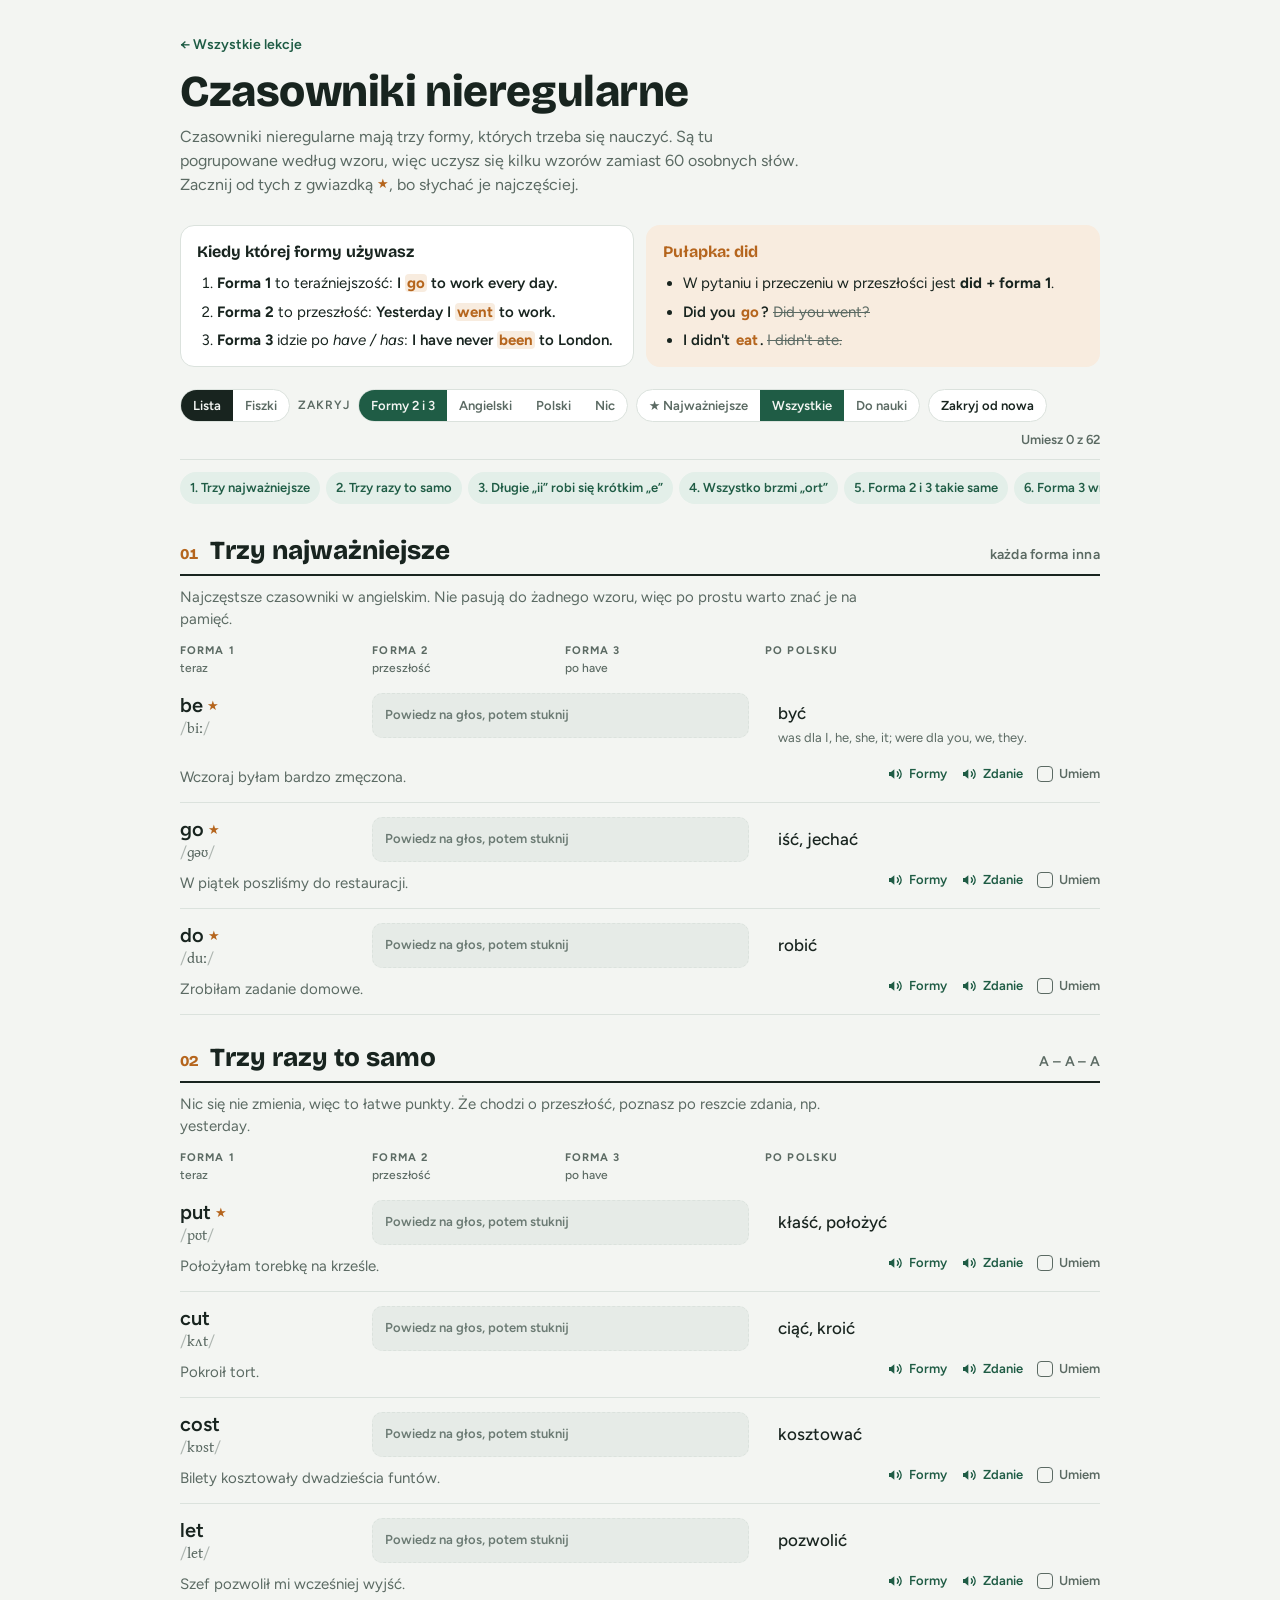
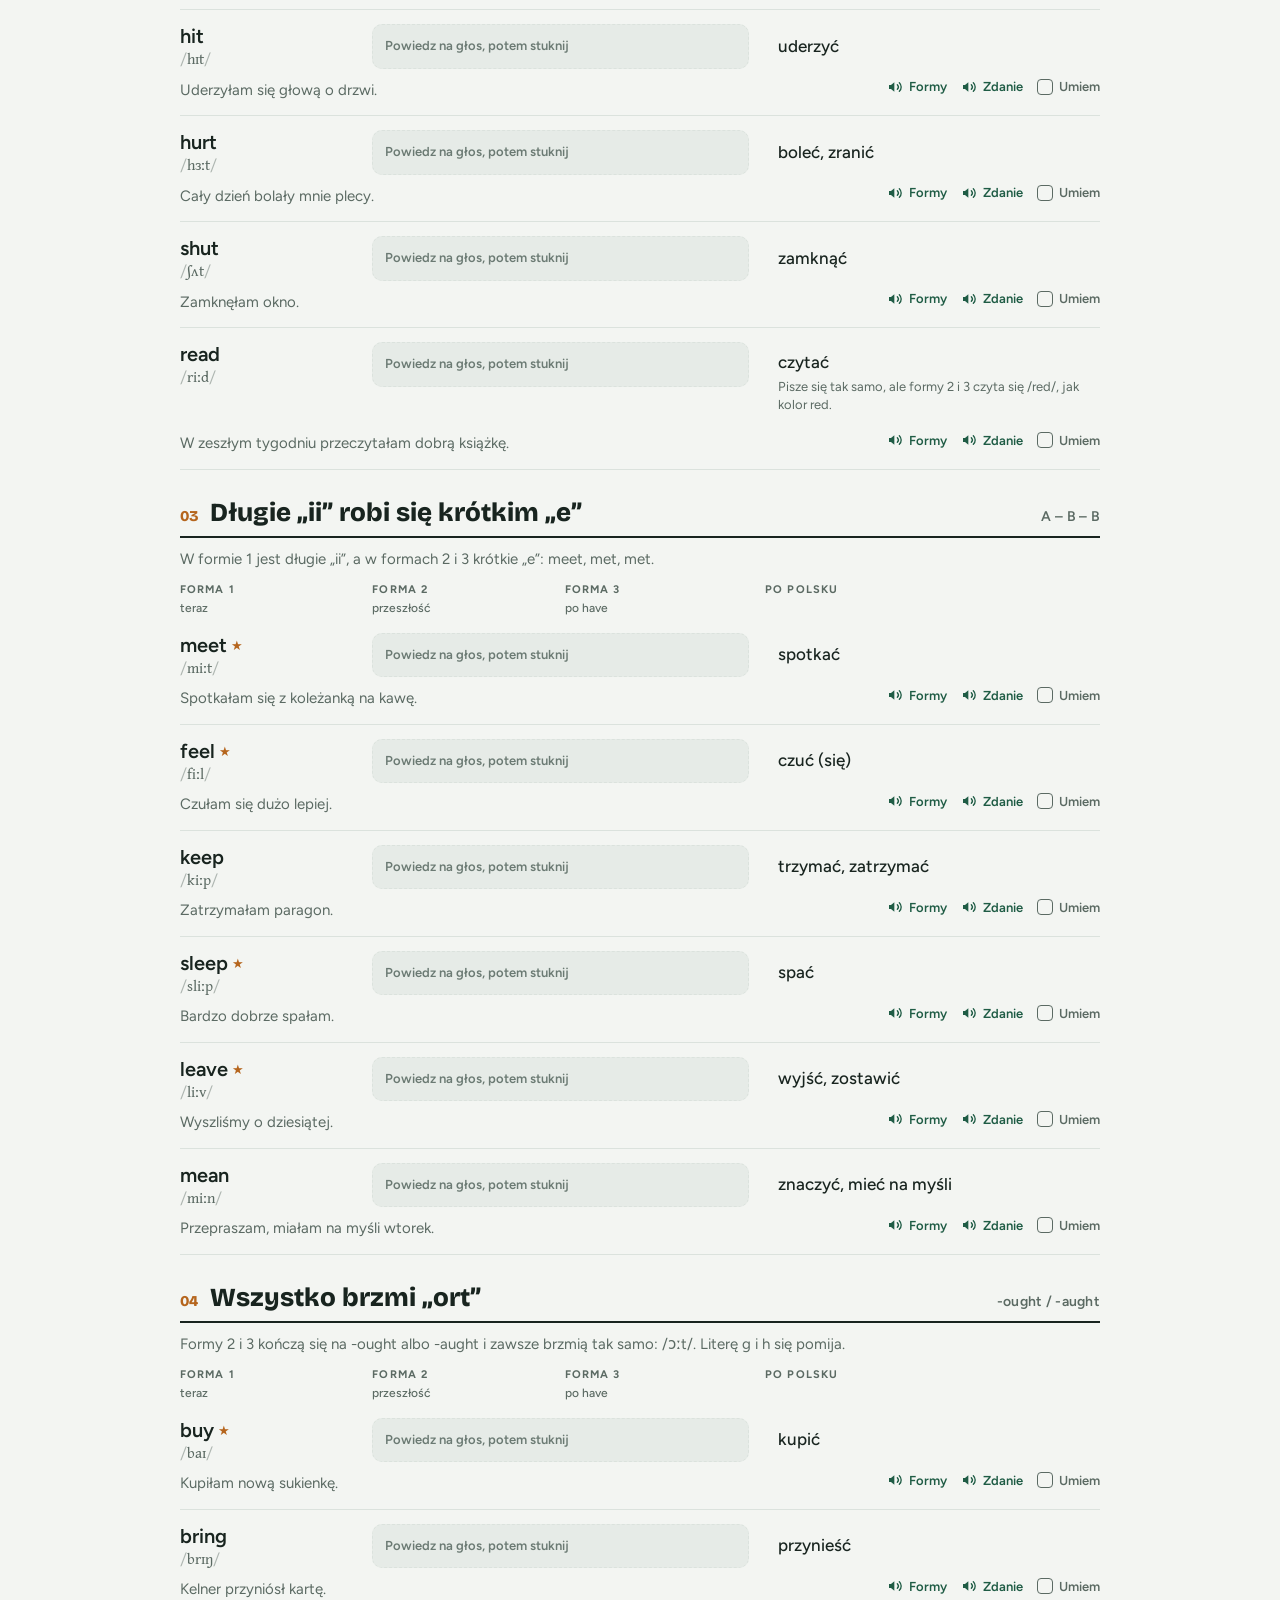
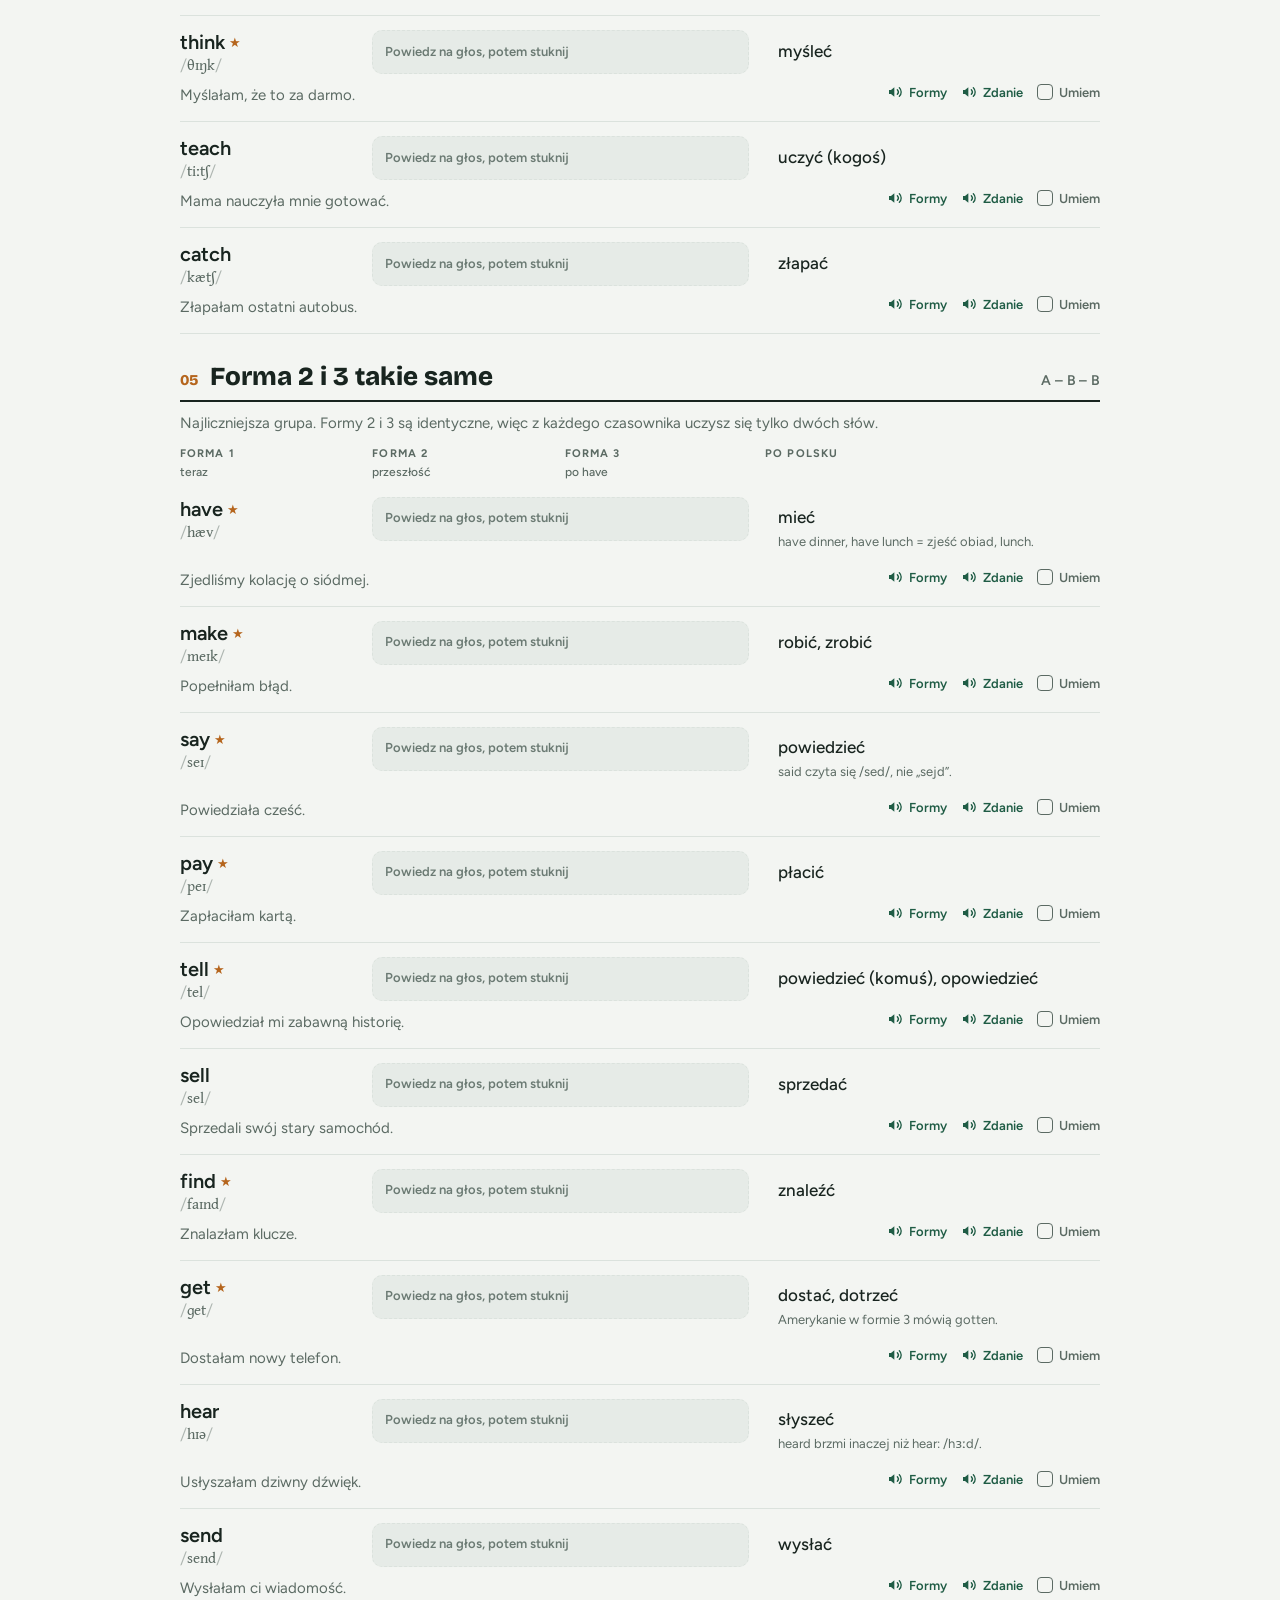
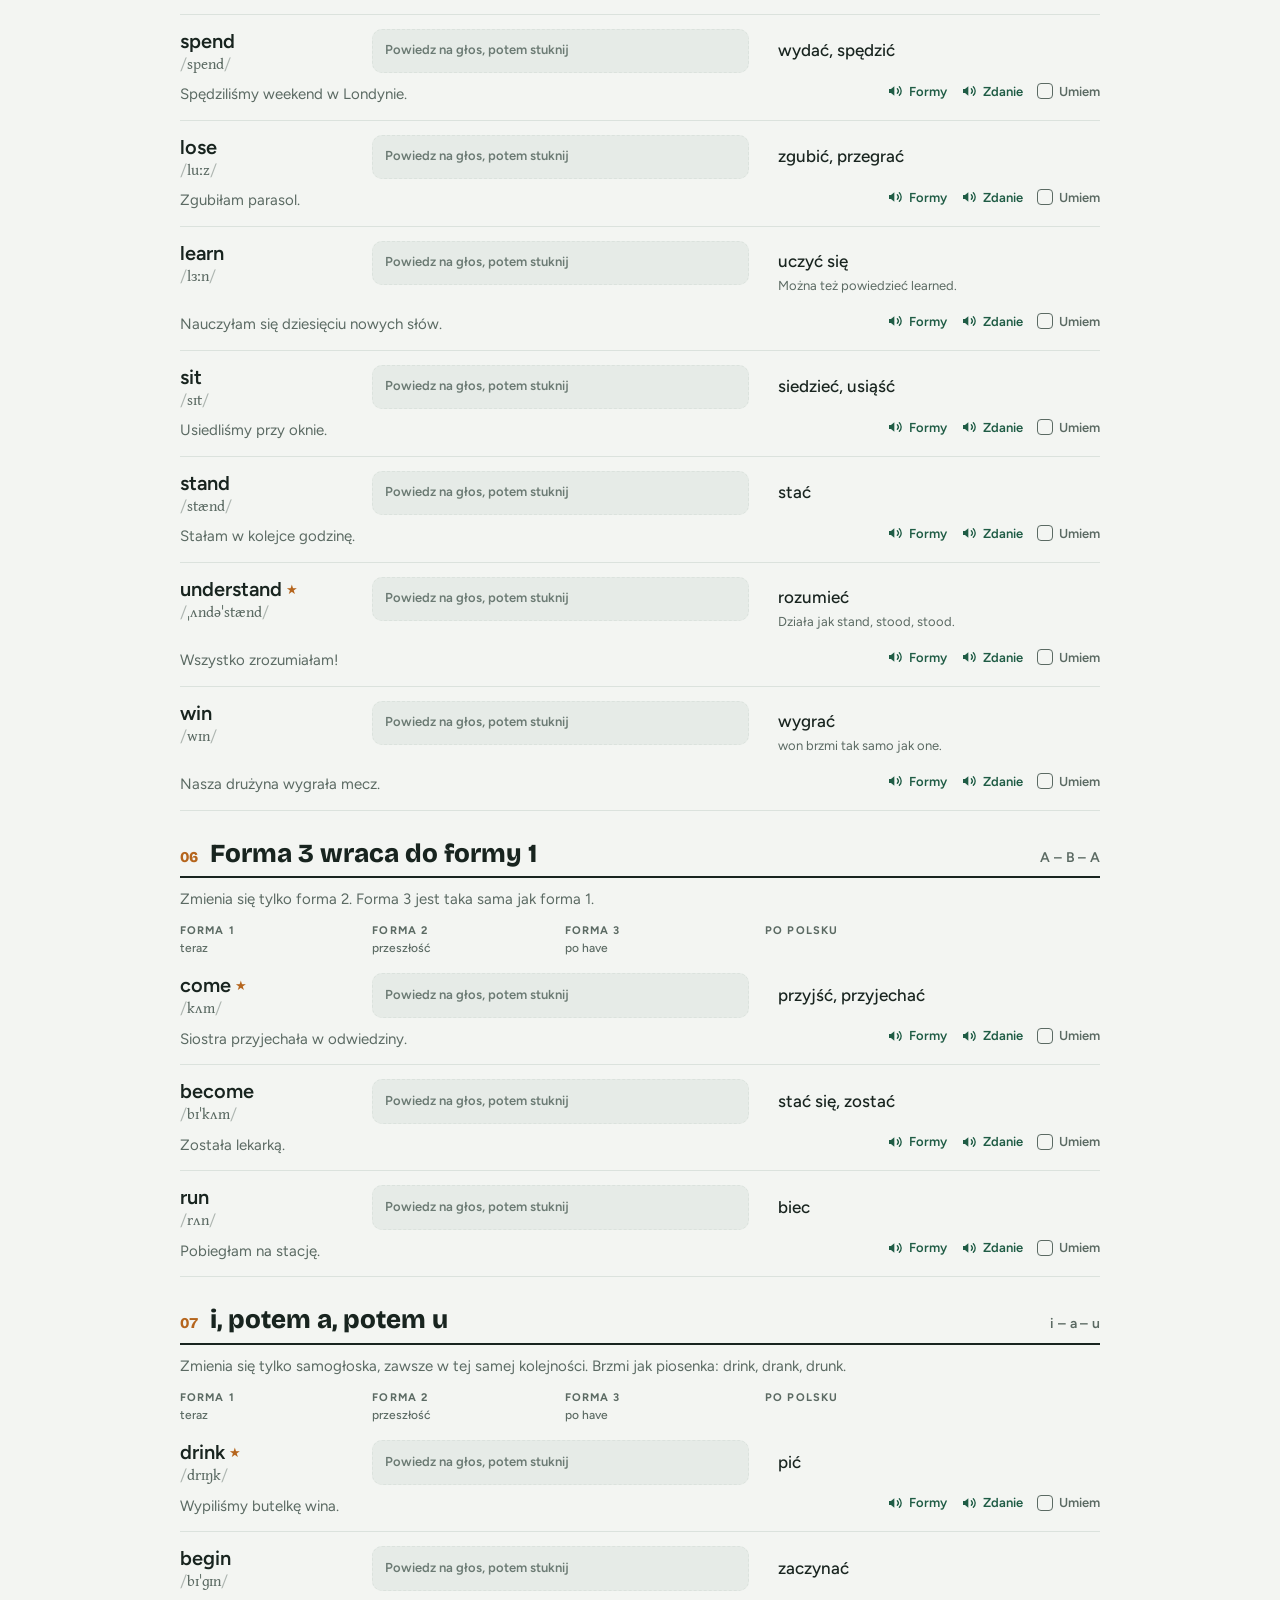
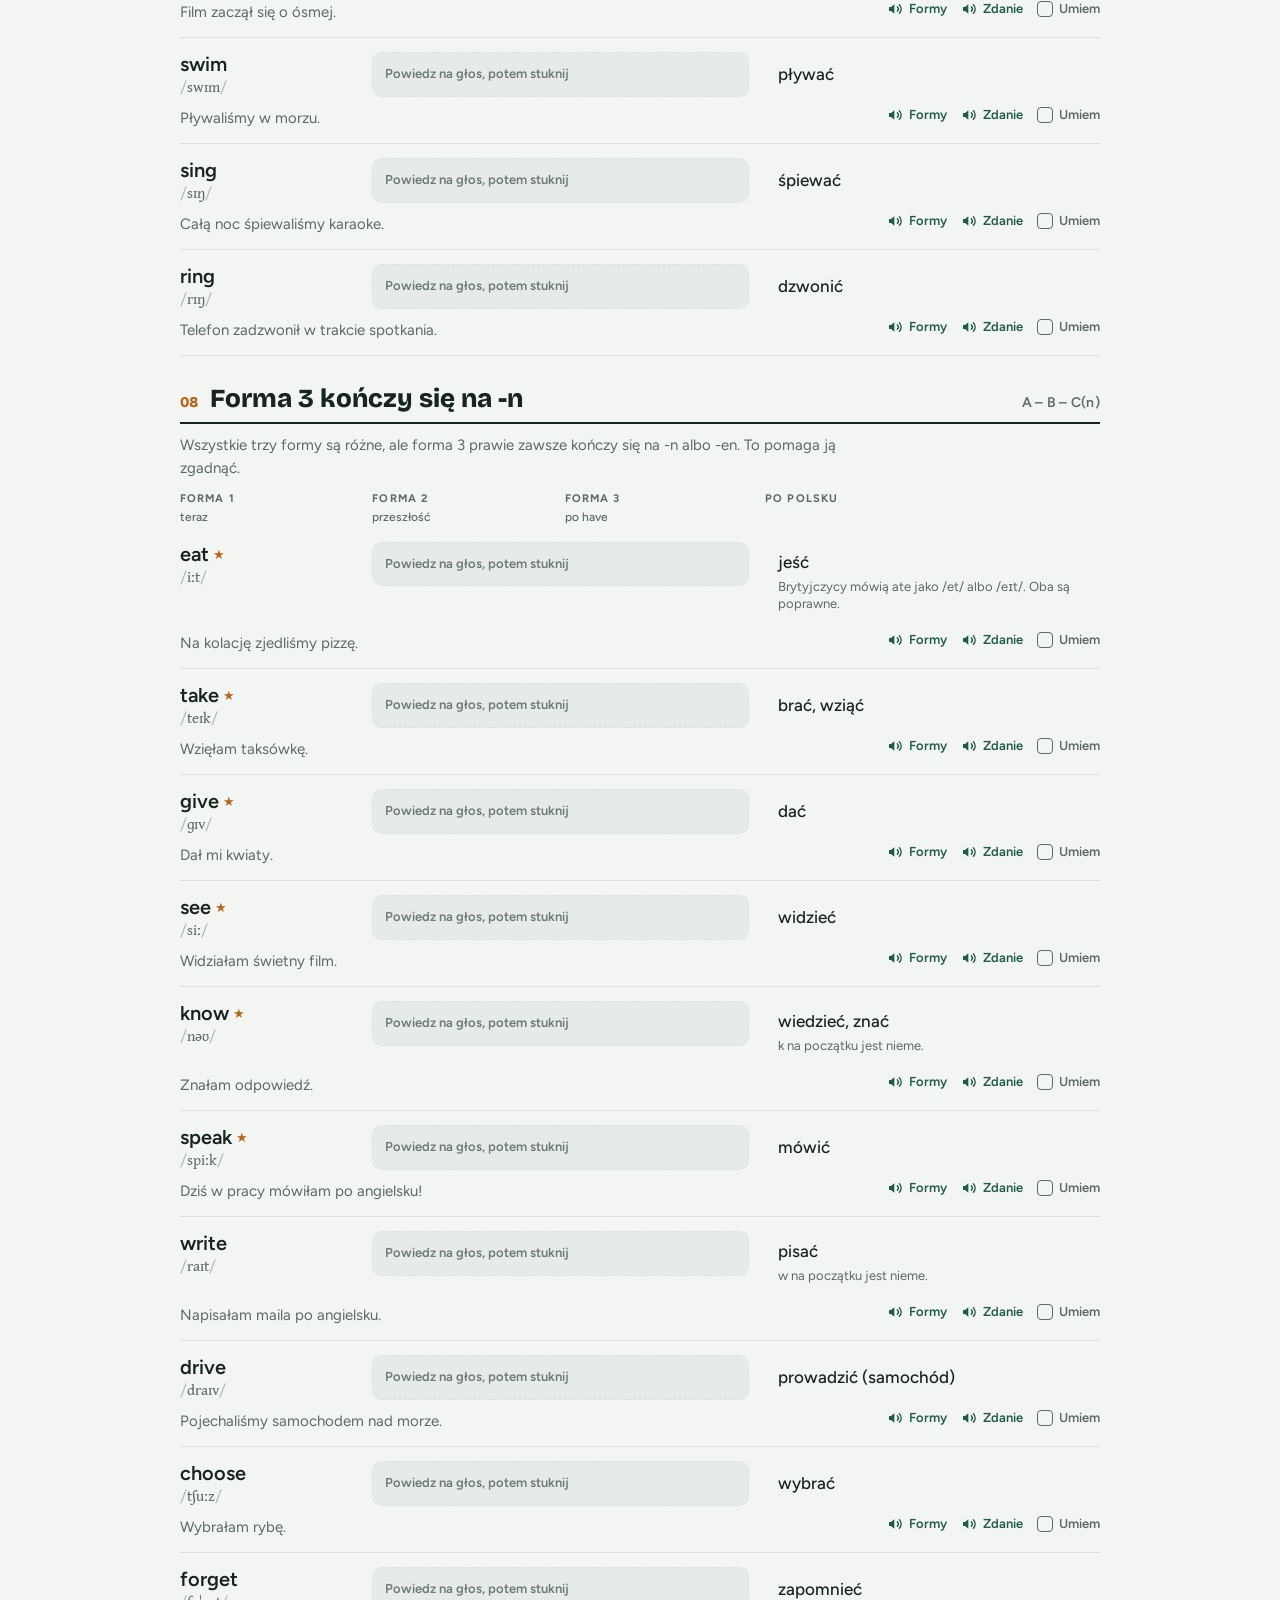
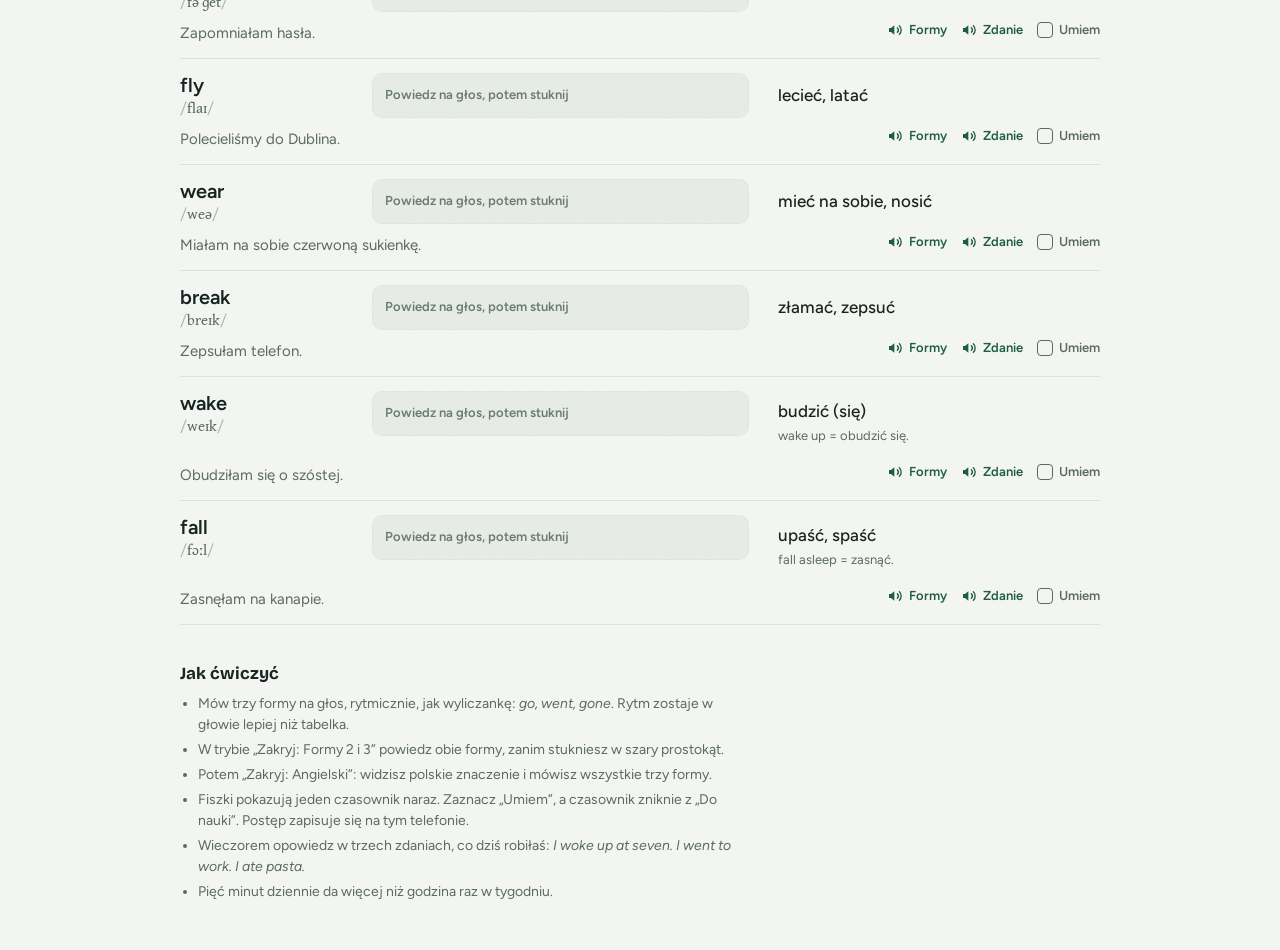
==== lessons/czasowniki-nieregularne.html @ aa1b5289 "Add irregular verbs lesson 62 everyday verbs grouped by pattern, with British IPA, Polish meanings, " ====
<!doctype html>
<html lang="pl">
<meta charset="utf-8">
<meta name="viewport" content="width=device-width, initial-scale=1">
<title>Czasowniki nieregularne</title>
<link rel="preconnect" href="https://fonts.googleapis.com">
<link rel="stylesheet" href="https://fonts.googleapis.com/css2?family=Bricolage+Grotesque:opsz,wght@12..96,600;12..96,800&family=Figtree:wght@400;500;600;700&family=Gentium+Book+Plus&display=swap">
<style>
/* Layout: verbs grouped by pattern; each row shows the three forms (word over IPA) | Polish meaning, with an example sentence under them.
   Practice modes cover forms 2+3, all English, or the Polish; a flashcard view drills one verb at a time. */
:root {
  --bg: #f3f5f2;
  --surface: #ffffff;
  --ink: #18241f;
  --muted: #5b6a63;
  --line: #dbe2dd;
  --green: #1f5c45;
  --green-soft: #e3efe9;
  --amber: #b5651d;
  --amber-soft: #f8ecdf;
  --cover: #e6ebe7;
  --cover-ink: #6b7a73;
  --f-display: "Bricolage Grotesque", "Figtree", system-ui, sans-serif;
  --f-body: "Figtree", system-ui, -apple-system, "Segoe UI", sans-serif;
  --f-ipa: "Gentium Book Plus", "Charis SIL", "Doulos SIL", "Lucida Sans Unicode", "Arial Unicode MS", serif;
}
@media (prefers-color-scheme: dark) {
  :root:not([data-theme="light"]) {
    --bg: #111814; --surface: #18221d; --ink: #e8efea; --muted: #9db0a6; --line: #2a3832;
    --green: #7fcfa9; --green-soft: #1e3a2e; --amber: #f0a868; --amber-soft: #3a2a1b;
    --cover: #24312b; --cover-ink: #93a69c; color-scheme: dark;
  }
}
:root[data-theme="dark"] {
  --bg: #111814; --surface: #18221d; --ink: #e8efea; --muted: #9db0a6; --line: #2a3832;
  --green: #7fcfa9; --green-soft: #1e3a2e; --amber: #f0a868; --amber-soft: #3a2a1b;
  --cover: #24312b; --cover-ink: #93a69c; color-scheme: dark;
}
* { box-sizing: border-box; }
body {
  margin: 0; background: var(--bg); color: var(--ink); font-family: var(--f-body); font-size: 16px; line-height: 1.5;
  padding-left: max(16px, env(safe-area-inset-left, 0px));
  padding-right: max(16px, env(safe-area-inset-right, 0px));
  padding-block: 0 48px;
}
.wrap { max-width: 920px; margin: 0 auto; }
a.home { display: inline-block; margin-bottom: 14px; color: var(--green); font-weight: 600; font-size: 14px; text-decoration: none; }
header.intro { padding-block: 32px 8px; }
h1 { font-family: var(--f-display); font-weight: 800; font-size: clamp(28px, 6vw, 44px); line-height: 1.05; margin: 0 0 10px; text-wrap: balance; letter-spacing: -0.01em; }
.intro p { margin: 0; color: var(--muted); max-width: 62ch; }

.explain { display: grid; grid-template-columns: repeat(auto-fit, minmax(260px, 1fr)); gap: 12px; margin-block: 20px 8px; }
.box { background: var(--surface); border: 1px solid var(--line); border-radius: 14px; padding: 14px 16px; }
.box h3 { font-family: var(--f-display); font-size: 16px; margin: 0 0 8px; }
.box ol, .box ul { margin: 0; padding-left: 20px; display: grid; gap: 6px; font-size: 15px; }
.box .en-ex { font-weight: 600; }
.box mark, .ex-en mark, .card mark { background: var(--amber-soft); color: var(--amber); border-radius: 4px; padding: 0 2px; font-weight: 700; }
.box.warn { background: var(--amber-soft); border-color: transparent; }
.box.warn h3 { color: var(--amber); }
.box .bad { text-decoration: line-through; color: var(--muted); }

.bar {
  position: sticky; top: env(safe-area-inset-top, 0px); z-index: 5;
  background: var(--bg); border-bottom: 1px solid var(--line);
  display: flex; flex-wrap: wrap; gap: 8px; padding-block: 10px; align-items: center; margin-top: 12px;
}
.seg { display: inline-flex; border: 1px solid var(--line); border-radius: 999px; overflow: hidden; background: var(--surface); }
.seg button { border: 0; background: transparent; color: var(--muted); font: 600 13px/1 var(--f-body); padding: 9px 12px; cursor: pointer; }
.seg button[aria-pressed="true"] { background: var(--green); color: var(--bg); }
.seg.view button[aria-pressed="true"] { background: var(--ink); }
.btn { border: 1px solid var(--line); background: var(--surface); color: var(--ink); font: 600 13px/1 var(--f-body); padding: 9px 12px; border-radius: 999px; cursor: pointer; }
.btn:hover, .seg button:hover { filter: brightness(0.97); }
button:focus-visible { outline: 2px solid var(--amber); outline-offset: 2px; }
.bar .label { font-size: 12px; text-transform: uppercase; letter-spacing: 0.08em; color: var(--muted); font-weight: 600; margin-right: 2px; }
.bar .group { display: inline-flex; align-items: center; gap: 6px; }
.progress { margin-left: auto; font-size: 13px; color: var(--muted); font-weight: 600; }
.view-cards .list-only, .view-list .cards-only { display: none !important; }

nav.steps { display: flex; gap: 6px; overflow-x: auto; padding-block: 12px 4px; scrollbar-width: thin; }
nav.steps a { flex: none; text-decoration: none; color: var(--green); font-size: 13px; font-weight: 600; padding: 6px 10px; border-radius: 999px; background: var(--green-soft); }

section.stage { margin-top: 28px; }
section.stage[hidden] { display: none; }
.stage-head { display: flex; align-items: baseline; gap: 12px; padding-bottom: 8px; border-bottom: 2px solid var(--ink); }
.stage-head .n { font-family: var(--f-display); font-weight: 800; font-size: 15px; color: var(--amber); font-variant-numeric: tabular-nums; }
.stage-head h2 { font-family: var(--f-display); font-weight: 800; font-size: clamp(20px, 4vw, 26px); margin: 0; line-height: 1.15; }
.stage-head .pattern { color: var(--muted); font-size: 14px; margin-left: auto; text-align: right; font-weight: 600; letter-spacing: .02em; }
.tip { margin: 10px 0 0; color: var(--muted); font-size: 15px; max-width: 70ch; }

.colhead { display: grid; grid-template-columns: minmax(0, 1.7fr) minmax(0, 1fr); gap: 16px; font-size: 11px; text-transform: uppercase; letter-spacing: 0.1em; color: var(--muted); font-weight: 700; padding-block: 12px 2px; }
.colhead .fh { display: grid; grid-template-columns: repeat(3, minmax(0, 1fr)); gap: 8px; }
.colhead small { display: block; text-transform: none; letter-spacing: 0; font-weight: 500; font-size: 12px; }

.verb { display: grid; grid-template-columns: minmax(0, 1.7fr) minmax(0, 1fr); gap: 6px 16px; padding-block: 14px; border-bottom: 1px solid var(--line); align-items: start; }
.verb[hidden] { display: none !important; }
.forms { position: relative; display: grid; grid-template-columns: repeat(3, minmax(0, 1fr)); gap: 8px; }
.f { min-width: 0; display: flex; flex-direction: column; }
.f b { font-weight: 600; font-size: 20px; line-height: 1.25; overflow-wrap: anywhere; }
.f i { font-style: normal; font-family: var(--f-ipa); font-size: 15px; color: var(--muted); line-height: 1.3; overflow-wrap: anywhere; }
.f i::before { content: "/"; opacity: .45; } .f i::after { content: "/"; opacity: .45; }
.star { color: var(--amber); font-size: 13px; margin-left: 4px; vertical-align: 2px; }

.cover { display: none; position: absolute; top: 0; bottom: 0; right: 0; left: calc((100% - 16px) / 3 + 8px); border: 1px dashed var(--line); background: var(--cover); color: var(--cover-ink); border-radius: 10px; padding: 8px 12px; font: 600 13px/1.3 var(--f-body); cursor: pointer; text-align: left; }
.m-en .cover { left: 0; }
.m-forms .verb:not(.open) .f2, .m-forms .verb:not(.open) .f3, .m-en .verb:not(.open) .f { visibility: hidden; }
.m-forms .verb:not(.open) .cover, .m-en .verb:not(.open) .cover { display: block; }
.m-forms .verb:not(.open) .ex-en, .m-en .verb:not(.open) .ex-en { display: none; }

.meta { min-width: 0; }
.reveal { width: 100%; text-align: left; border: 1px dashed transparent; border-radius: 10px; padding: 8px 12px; background: transparent; color: var(--ink); font: 500 17px/1.35 var(--f-body); min-height: 44px; cursor: default; }
.reveal .hint { display: none; font-size: 13px; font-weight: 600; color: var(--cover-ink); }
.reveal .note { display: block; font-size: 13px; color: var(--muted); font-weight: 400; margin-top: 4px; }
.m-pl .reveal { cursor: pointer; }
.m-pl .verb:not(.plopen) .reveal { background: var(--cover); border-color: var(--line); }
.m-pl .verb:not(.plopen) .reveal .txt { display: none; }
.m-pl .verb:not(.plopen) .reveal .hint { display: block; }
.m-pl .verb:not(.plopen) .ex-pl { visibility: hidden; }

.ex { grid-column: 1 / -1; display: flex; flex-wrap: wrap; align-items: baseline; gap: 2px 12px; font-size: 15px; }
.ex-en { font-weight: 500; }
.ex-pl { color: var(--muted); }
.ex-tools { display: inline-flex; gap: 14px; margin-left: auto; }
.say, .know { display: inline-flex; align-items: center; gap: 6px; border: 0; background: none; color: var(--green); font: 600 13px/1 var(--f-body); cursor: pointer; padding: 4px 0; white-space: nowrap; }
.say svg { width: 16px; height: 16px; }
.know { color: var(--muted); }
.know[aria-pressed="true"] { color: var(--green); }
.know::before { content: ""; width: 14px; height: 14px; border-radius: 4px; border: 1.5px solid currentColor; display: inline-block; }
.know[aria-pressed="true"]::before { background: currentColor; box-shadow: inset 0 0 0 2px var(--bg); }
.no-tts .say { display: none; }

/* Flashcards */
.cards { padding-block: 20px; }
.card { max-width: 560px; margin: 0 auto; background: var(--surface); border: 1px solid var(--line); border-radius: 20px; padding: 24px 20px; text-align: center; }
.card .k { font-size: 12px; text-transform: uppercase; letter-spacing: .1em; color: var(--muted); font-weight: 700; }
.card .meaning { font-family: var(--f-display); font-weight: 800; font-size: clamp(26px, 6vw, 36px); line-height: 1.1; margin: 8px 0 18px; }
.card .forms { text-align: left; max-width: 420px; margin: 0 auto; }
.card .f b { font-size: 24px; }
.card .slot { border: 1px dashed var(--line); background: var(--cover); border-radius: 10px; min-height: 56px; }
.card .ask { color: var(--muted); margin: 16px 0 0; }
.card .ex { justify-content: center; margin-top: 18px; text-align: center; }
.card .ex-tools { margin-left: 0; }
.card .note { color: var(--muted); font-size: 14px; margin-top: 8px; }
.card-actions { display: flex; gap: 10px; justify-content: center; margin-top: 22px; flex-wrap: wrap; }
.big { font: 700 16px/1 var(--f-body); padding: 14px 22px; border-radius: 999px; border: 1px solid var(--line); background: var(--surface); color: var(--ink); cursor: pointer; min-width: 140px; }
.big.primary { background: var(--green); border-color: var(--green); color: var(--bg); }
.big.again { background: var(--amber-soft); border-color: transparent; color: var(--amber); }
.meter { max-width: 560px; margin: 0 auto 14px; height: 8px; border-radius: 999px; background: var(--line); overflow: hidden; }
.meter span { display: block; height: 100%; background: var(--green); width: 0; transition: width .3s; }
.cards .count { max-width: 560px; margin: 0 auto 8px; display: flex; justify-content: space-between; font-size: 13px; color: var(--muted); font-weight: 600; }
.keys { text-align: center; color: var(--muted); font-size: 12px; margin-top: 12px; }
@media (hover: none) { .keys { display: none; } }

footer { margin-top: 36px; color: var(--muted); font-size: 14px; max-width: 62ch; }
footer h3 { font-family: var(--f-display); color: var(--ink); font-size: 17px; margin: 0 0 6px; }
footer ul { margin: 0; padding-left: 18px; display: grid; gap: 4px; }

@media (max-width: 640px) {
  .verb { grid-template-columns: minmax(0, 1fr); gap: 6px; }
  .colhead { grid-template-columns: minmax(0, 1fr); }
  .colhead > span:last-child { display: none; }
  .f b { font-size: 18px; }
  .f i { font-size: 14px; }
  .reveal { font-size: 15px; padding: 6px 10px; min-height: 40px; }
  .stage-head { flex-wrap: wrap; }
  .stage-head .pattern { margin-left: 0; width: 100%; text-align: left; }
  .ex-tools { margin-left: 0; }
  .progress { margin-left: 0; width: 100%; }
}
@media (prefers-reduced-motion: no-preference) {
  .verb.open .f, .verb.plopen .reveal .txt, .card .revealed { animation: fade .18s ease-out; }
  @keyframes fade { from { opacity: 0; } to { opacity: 1; } }
}
</style>

<body class="m-forms view-list">
<div class="wrap">
  <header class="intro">
    <a class="home" href="../">← Wszystkie lekcje</a>
    <h1>Czasowniki nieregularne</h1>
    <p>Czasowniki nieregularne mają trzy formy, których trzeba się nauczyć. Są tu pogrupowane według wzoru, więc uczysz się kilku wzorów zamiast 60 osobnych słów. Zacznij od tych z gwiazdką <span class="star" style="margin:0">★</span>, bo słychać je najczęściej.</p>
  </header>

  <div class="explain">
    <div class="box">
      <h3>Kiedy której formy używasz</h3>
      <ol>
        <li><b>Forma 1</b> to teraźniejszość: <span class="en-ex" lang="en-GB">I <mark>go</mark> to work every day.</span></li>
        <li><b>Forma 2</b> to przeszłość: <span class="en-ex" lang="en-GB">Yesterday I <mark>went</mark> to work.</span></li>
        <li><b>Forma 3</b> idzie po <i>have / has</i>: <span class="en-ex" lang="en-GB">I have never <mark>been</mark> to London.</span></li>
      </ol>
    </div>
    <div class="box warn">
      <h3>Pułapka: did</h3>
      <ul>
        <li>W pytaniu i przeczeniu w przeszłości jest <b>did + forma 1</b>.</li>
        <li><span class="en-ex" lang="en-GB">Did you <mark>go</mark>?</span> <span class="bad" lang="en-GB">Did you went?</span></li>
        <li><span class="en-ex" lang="en-GB">I didn't <mark>eat</mark>.</span> <span class="bad" lang="en-GB">I didn't ate.</span></li>
      </ul>
    </div>
  </div>

  <div class="bar" role="toolbar" aria-label="Ćwiczenie">
    <div class="seg view" id="view">
      <button type="button" data-view="list" aria-pressed="true">Lista</button>
      <button type="button" data-view="cards" aria-pressed="false">Fiszki</button>
    </div>
    <div class="group list-only">
      <span class="label">Zakryj</span>
      <div class="seg" id="mode">
        <button type="button" data-mode="forms" aria-pressed="true">Formy 2 i 3</button>
        <button type="button" data-mode="en" aria-pressed="false">Angielski</button>
        <button type="button" data-mode="pl" aria-pressed="false">Polski</button>
        <button type="button" data-mode="none" aria-pressed="false">Nic</button>
      </div>
    </div>
    <div class="seg" id="filter">
      <button type="button" data-filter="star" aria-pressed="false">★ Najważniejsze</button>
      <button type="button" data-filter="all" aria-pressed="true">Wszystkie</button>
      <button type="button" data-filter="todo" aria-pressed="false">Do nauki</button>
    </div>
    <button type="button" class="btn list-only" id="reset">Zakryj od nowa</button>
    <span class="progress" id="progress"></span>
  </div>

  <div class="list-only">
    <nav class="steps" id="steps" aria-label="Grupy"></nav>
    <main id="list"></main>
  </div>

  <div class="cards cards-only" id="cards" aria-live="polite"></div>

  <footer>
    <h3>Jak ćwiczyć</h3>
    <ul>
      <li>Mów trzy formy na głos, rytmicznie, jak wyliczankę: <i lang="en-GB">go, went, gone</i>. Rytm zostaje w głowie lepiej niż tabelka.</li>
      <li>W trybie „Zakryj: Formy 2 i 3” powiedz obie formy, zanim stukniesz w szary prostokąt.</li>
      <li>Potem „Zakryj: Angielski”: widzisz polskie znaczenie i mówisz wszystkie trzy formy.</li>
      <li>Fiszki pokazują jeden czasownik naraz. Zaznacz „Umiem”, a czasownik zniknie z „Do nauki”. Postęp zapisuje się na tym telefonie.</li>
      <li>Wieczorem opowiedz w trzech zdaniach, co dziś robiłaś: <i lang="en-GB">I woke up at seven. I went to work. I ate pasta.</i></li>
      <li>Pięć minut dziennie da więcej niż godzina raz w tygodniu.</li>
    </ul>
  </div>
</div>

<script>
// Each verb: base, past, participle, IPA of each (same order), Polish, example in past simple (*marks* the verb), its Polish, optional note.
const GROUPS = [
  { pl: "Trzy najważniejsze", pattern: "każda forma inna", tip: "Najczęstsze czasowniki w angielskim. Nie pasują do żadnego wzoru, więc po prostu warto znać je na pamięć.", items: [
    ["be", "was / were", "been", "biː", "wɒz / wɜː", "biːn", "być", "I *was* very tired yesterday.", "Wczoraj byłam bardzo zmęczona.", "was dla I, he, she, it; were dla you, we, they."],
    ["go", "went", "gone", "ɡəʊ", "went", "ɡɒn", "iść, jechać", "We *went* to a restaurant on Friday.", "W piątek poszliśmy do restauracji."],
    ["do", "did", "done", "duː", "dɪd", "dʌn", "robić", "I *did* my homework.", "Zrobiłam zadanie domowe."],
  ]},
  { pl: "Trzy razy to samo", pattern: "A – A – A", tip: "Nic się nie zmienia, więc to łatwe punkty. Że chodzi o przeszłość, poznasz po reszcie zdania, np. yesterday.", items: [
    ["put", "put", "put", "pʊt", "pʊt", "pʊt", "kłaść, położyć", "I *put* my bag on the chair.", "Położyłam torebkę na krześle."],
    ["cut", "cut", "cut", "kʌt", "kʌt", "kʌt", "ciąć, kroić", "He *cut* the cake.", "Pokroił tort."],
    ["cost", "cost", "cost", "kɒst", "kɒst", "kɒst", "kosztować", "The tickets *cost* twenty pounds.", "Bilety kosztowały dwadzieścia funtów."],
    ["let", "let", "let", "let", "let", "let", "pozwolić", "My boss *let* me go home early.", "Szef pozwolił mi wcześniej wyjść."],
    ["hit", "hit", "hit", "hɪt", "hɪt", "hɪt", "uderzyć", "I *hit* my head on the door.", "Uderzyłam się głową o drzwi."],
    ["hurt", "hurt", "hurt", "hɜːt", "hɜːt", "hɜːt", "boleć, zranić", "My back *hurt* all day.", "Cały dzień bolały mnie plecy."],
    ["shut", "shut", "shut", "ʃʌt", "ʃʌt", "ʃʌt", "zamknąć", "I *shut* the window.", "Zamknęłam okno."],
    ["read", "read", "read", "riːd", "red", "red", "czytać", "I *read* a good book last week.", "W zeszłym tygodniu przeczytałam dobrą książkę.", "Pisze się tak samo, ale formy 2 i 3 czyta się /red/, jak kolor red."],
  ]},
  { pl: "Długie „ii” robi się krótkim „e”", pattern: "A – B – B", tip: "W formie 1 jest długie „ii”, a w formach 2 i 3 krótkie „e”: meet, met, met.", items: [
    ["meet", "met", "met", "miːt", "met", "met", "spotkać", "I *met* my friend for coffee.", "Spotkałam się z koleżanką na kawę."],
    ["feel", "felt", "felt", "fiːl", "felt", "felt", "czuć (się)", "I *felt* much better.", "Czułam się dużo lepiej."],
    ["keep", "kept", "kept", "kiːp", "kept", "kept", "trzymać, zatrzymać", "I *kept* the receipt.", "Zatrzymałam paragon."],
    ["sleep", "slept", "slept", "sliːp", "slept", "slept", "spać", "I *slept* very well.", "Bardzo dobrze spałam."],
    ["leave", "left", "left", "liːv", "left", "left", "wyjść, zostawić", "We *left* at ten.", "Wyszliśmy o dziesiątej."],
    ["mean", "meant", "meant", "miːn", "ment", "ment", "znaczyć, mieć na myśli", "Sorry, I *meant* Tuesday.", "Przepraszam, miałam na myśli wtorek."],
  ]},
  { pl: "Wszystko brzmi „ort”", pattern: "-ought / -aught", tip: "Formy 2 i 3 kończą się na -ought albo -aught i zawsze brzmią tak samo: /ɔːt/. Literę g i h się pomija.", items: [
    ["buy", "bought", "bought", "baɪ", "bɔːt", "bɔːt", "kupić", "I *bought* a new dress.", "Kupiłam nową sukienkę."],
    ["bring", "brought", "brought", "brɪŋ", "brɔːt", "brɔːt", "przynieść", "The waiter *brought* the menu.", "Kelner przyniósł kartę."],
    ["think", "thought", "thought", "θɪŋk", "θɔːt", "θɔːt", "myśleć", "I *thought* it was free.", "Myślałam, że to za darmo."],
    ["teach", "taught", "taught", "tiːtʃ", "tɔːt", "tɔːt", "uczyć (kogoś)", "My mum *taught* me to cook.", "Mama nauczyła mnie gotować."],
    ["catch", "caught", "caught", "kætʃ", "kɔːt", "kɔːt", "złapać", "I *caught* the last bus.", "Złapałam ostatni autobus."],
  ]},
  { pl: "Forma 2 i 3 takie same", pattern: "A – B – B", tip: "Najliczniejsza grupa. Formy 2 i 3 są identyczne, więc z każdego czasownika uczysz się tylko dwóch słów.", items: [
    ["have", "had", "had", "hæv", "hæd", "hæd", "mieć", "We *had* dinner at seven.", "Zjedliśmy kolację o siódmej.", "have dinner, have lunch = zjeść obiad, lunch."],
    ["make", "made", "made", "meɪk", "meɪd", "meɪd", "robić, zrobić", "I *made* a mistake.", "Popełniłam błąd."],
    ["say", "said", "said", "seɪ", "sed", "sed", "powiedzieć", "She *said* hello.", "Powiedziała cześć.", "said czyta się /sed/, nie „sejd”."],
    ["pay", "paid", "paid", "peɪ", "peɪd", "peɪd", "płacić", "I *paid* by card.", "Zapłaciłam kartą."],
    ["tell", "told", "told", "tel", "təʊld", "təʊld", "powiedzieć (komuś), opowiedzieć", "He *told* me a funny story.", "Opowiedział mi zabawną historię."],
    ["sell", "sold", "sold", "sel", "səʊld", "səʊld", "sprzedać", "They *sold* their old car.", "Sprzedali swój stary samochód."],
    ["find", "found", "found", "faɪnd", "faʊnd", "faʊnd", "znaleźć", "I *found* my keys.", "Znalazłam klucze."],
    ["get", "got", "got", "ɡet", "ɡɒt", "ɡɒt", "dostać, dotrzeć", "I *got* a new phone.", "Dostałam nowy telefon.", "Amerykanie w formie 3 mówią gotten."],
    ["hear", "heard", "heard", "hɪə", "hɜːd", "hɜːd", "słyszeć", "I *heard* a strange noise.", "Usłyszałam dziwny dźwięk.", "heard brzmi inaczej niż hear: /hɜːd/."],
    ["send", "sent", "sent", "send", "sent", "sent", "wysłać", "I *sent* you a message.", "Wysłałam ci wiadomość."],
    ["spend", "spent", "spent", "spend", "spent", "spent", "wydać, spędzić", "We *spent* the weekend in London.", "Spędziliśmy weekend w Londynie."],
    ["lose", "lost", "lost", "luːz", "lɒst", "lɒst", "zgubić, przegrać", "I *lost* my umbrella.", "Zgubiłam parasol."],
    ["learn", "learnt", "learnt", "lɜːn", "lɜːnt", "lɜːnt", "uczyć się", "I *learnt* ten new words.", "Nauczyłam się dziesięciu nowych słów.", "Można też powiedzieć learned."],
    ["sit", "sat", "sat", "sɪt", "sæt", "sæt", "siedzieć, usiąść", "We *sat* by the window.", "Usiedliśmy przy oknie."],
    ["stand", "stood", "stood", "stænd", "stʊd", "stʊd", "stać", "I *stood* in the queue for an hour.", "Stałam w kolejce godzinę."],
    ["understand", "understood", "understood", "ˌʌndəˈstænd", "ˌʌndəˈstʊd", "ˌʌndəˈstʊd", "rozumieć", "I *understood* everything!", "Wszystko zrozumiałam!", "Działa jak stand, stood, stood."],
    ["win", "won", "won", "wɪn", "wʌn", "wʌn", "wygrać", "Our team *won* the match.", "Nasza drużyna wygrała mecz.", "won brzmi tak samo jak one."],
  ]},
  { pl: "Forma 3 wraca do formy 1", pattern: "A – B – A", tip: "Zmienia się tylko forma 2. Forma 3 jest taka sama jak forma 1.", items: [
    ["come", "came", "come", "kʌm", "keɪm", "kʌm", "przyjść, przyjechać", "My sister *came* to visit.", "Siostra przyjechała w odwiedziny."],
    ["become", "became", "become", "bɪˈkʌm", "bɪˈkeɪm", "bɪˈkʌm", "stać się, zostać", "She *became* a doctor.", "Została lekarką."],
    ["run", "ran", "run", "rʌn", "ræn", "rʌn", "biec", "I *ran* to the station.", "Pobiegłam na stację."],
  ]},
  { pl: "i, potem a, potem u", pattern: "i – a – u", tip: "Zmienia się tylko samogłoska, zawsze w tej samej kolejności. Brzmi jak piosenka: drink, drank, drunk.", items: [
    ["drink", "drank", "drunk", "drɪŋk", "dræŋk", "drʌŋk", "pić", "We *drank* a bottle of wine.", "Wypiliśmy butelkę wina."],
    ["begin", "began", "begun", "bɪˈɡɪn", "bɪˈɡæn", "bɪˈɡʌn", "zaczynać", "The film *began* at eight.", "Film zaczął się o ósmej."],
    ["swim", "swam", "swum", "swɪm", "swæm", "swʌm", "pływać", "We *swam* in the sea.", "Pływaliśmy w morzu."],
    ["sing", "sang", "sung", "sɪŋ", "sæŋ", "sʌŋ", "śpiewać", "We *sang* karaoke all night.", "Całą noc śpiewaliśmy karaoke."],
    ["ring", "rang", "rung", "rɪŋ", "ræŋ", "rʌŋ", "dzwonić", "My phone *rang* during the meeting.", "Telefon zadzwonił w trakcie spotkania."],
  ]},
  { pl: "Forma 3 kończy się na -n", pattern: "A – B – C(n)", tip: "Wszystkie trzy formy są różne, ale forma 3 prawie zawsze kończy się na -n albo -en. To pomaga ją zgadnąć.", items: [
    ["eat", "ate", "eaten", "iːt", "et", "ˈiːtn", "jeść", "We *ate* pizza for dinner.", "Na kolację zjedliśmy pizzę.", "Brytyjczycy mówią ate jako /et/ albo /eɪt/. Oba są poprawne."],
    ["take", "took", "taken", "teɪk", "tʊk", "ˈteɪkən", "brać, wziąć", "I *took* a taxi.", "Wzięłam taksówkę."],
    ["give", "gave", "given", "ɡɪv", "ɡeɪv", "ˈɡɪvn", "dać", "He *gave* me flowers.", "Dał mi kwiaty."],
    ["see", "saw", "seen", "siː", "sɔː", "siːn", "widzieć", "I *saw* a great film.", "Widziałam świetny film."],
    ["know", "knew", "known", "nəʊ", "njuː", "nəʊn", "wiedzieć, znać", "I *knew* the answer.", "Znałam odpowiedź.", "k na początku jest nieme."],
    ["speak", "spoke", "spoken", "spiːk", "spəʊk", "ˈspəʊkən", "mówić", "I *spoke* English at work today!", "Dziś w pracy mówiłam po angielsku!"],
    ["write", "wrote", "written", "raɪt", "rəʊt", "ˈrɪtn", "pisać", "I *wrote* an email in English.", "Napisałam maila po angielsku.", "w na początku jest nieme."],
    ["drive", "drove", "driven", "draɪv", "drəʊv", "ˈdrɪvn", "prowadzić (samochód)", "We *drove* to the seaside.", "Pojechaliśmy samochodem nad morze."],
    ["choose", "chose", "chosen", "tʃuːz", "tʃəʊz", "ˈtʃəʊzn", "wybrać", "I *chose* the fish.", "Wybrałam rybę."],
    ["forget", "forgot", "forgotten", "fəˈɡet", "fəˈɡɒt", "fəˈɡɒtn", "zapomnieć", "I *forgot* my password.", "Zapomniałam hasła."],
    ["fly", "flew", "flown", "flaɪ", "fluː", "fləʊn", "lecieć, latać", "We *flew* to Dublin.", "Polecieliśmy do Dublina."],
    ["wear", "wore", "worn", "weə", "wɔː", "wɔːn", "mieć na sobie, nosić", "I *wore* my red dress.", "Miałam na sobie czerwoną sukienkę."],
    ["break", "broke", "broken", "breɪk", "brəʊk", "ˈbrəʊkən", "złamać, zepsuć", "I *broke* my phone.", "Zepsułam telefon."],
    ["wake", "woke", "woken", "weɪk", "wəʊk", "ˈwəʊkən", "budzić (się)", "I *woke* up at six.", "Obudziłam się o szóstej.", "wake up = obudzić się."],
    ["fall", "fell", "fallen", "fɔːl", "fel", "ˈfɔːlən", "upaść, spaść", "I *fell* asleep on the sofa.", "Zasnęłam na kanapie.", "fall asleep = zasnąć."],
  ]},
];
// The everyday core to learn first.
const STARRED = new Set("be go do have make say get see come take know think give find tell eat drink buy pay leave meet speak understand sleep put feel".split(" "));

const VERBS = GROUPS.flatMap((g, gi) => g.items.map(([base, past, pp, ib, ip, ipp, pl, exEn, exPl, note]) =>
  ({ gi, base, past, pp, ib, ip, ipp, pl, exEn, exPl, note, star: STARRED.has(base) })));

const SPEAK_ICON = '<svg viewBox="0 0 24 24" fill="none" stroke="currentColor" stroke-width="2" stroke-linecap="round" stroke-linejoin="round" aria-hidden="true"><path d="M11 5 6 9H3v6h3l5 4V5z" fill="currentColor" stroke="none"/><path d="M15.5 8.5a5 5 0 0 1 0 7"/><path d="M18.5 5.5a9 9 0 0 1 0 13"/></svg>';
const esc = s => s.replace(/[&<>"]/g, c => ({ "&": "&amp;", "<": "&lt;", ">": "&gt;", '"': "&quot;" }[c]));
const marked = s => esc(s).replace(/\*(.+?)\*/g, "<mark>$1</mark>");
const plain = s => s.replace(/\*/g, "");
const formsText = v => [v.base, v.past.replace(" / ", ", "), v.pp].join(", ");
const form = (cls, word, ipa, star) => `<div class="f ${cls}"><b>${esc(word)}${star ? '<span class="star" title="Najważniejsze">★</span>' : ""}</b><i>${esc(ipa)}</i></div>`;
const formsHTML = v => form("f1", v.base, v.ib, v.star) + form("f2", v.past, v.ip) + form("f3", v.pp, v.ipp);

// Progress ("Umiem") is per device; storage can be unavailable, so it degrades to this page view only.
const KEY = "werka-irregular-known";
let known = new Set();
try { known = new Set(JSON.parse(localStorage.getItem(KEY) || "[]")); } catch (_) {}
function saveKnown() { try { localStorage.setItem(KEY, JSON.stringify([...known])); } catch (_) {} }

const list = document.getElementById("list");
let html = "", nav = "";
GROUPS.forEach((g, gi) => {
  const id = "grupa" + (gi + 1);
  nav += `<a href="#${id}">${gi + 1}. ${esc(g.pl)}</a>`;
  html += `<section class="stage" id="${id}"><div class="stage-head"><span class="n">${String(gi + 1).padStart(2, "0")}</span><h2>${esc(g.pl)}</h2><span class="pattern">${esc(g.pattern)}</span></div>`;
  html += `<p class="tip">${esc(g.tip)}</p>`;
  html += `<div class="colhead"><div class="fh"><span>Forma 1<small>teraz</small></span><span>Forma 2<small>przeszłość</small></span><span>Forma 3<small>po have</small></span></div><span>Po polsku</span></div>`;
  VERBS.filter(v => v.gi === gi).forEach(v => {
    html += `<div class="verb" data-base="${esc(v.base)}">
      <div class="forms" lang="en-GB">${formsHTML(v)}<button type="button" class="cover">Powiedz na głos, potem stuknij</button></div>
      <div class="meta"><button type="button" class="reveal"><span class="hint">Co to znaczy? Stuknij</span><span class="txt" lang="pl">${esc(v.pl)}${v.note ? `<span class="note">${esc(v.note)}</span>` : ""}</span></button></div>
      <div class="ex"><span class="ex-en" lang="en-GB">${marked(v.exEn)}</span><span class="ex-pl">${esc(v.exPl)}</span>
        <span class="ex-tools"><button type="button" class="say" data-say="${esc(formsText(v))}">${SPEAK_ICON}Formy</button><button type="button" class="say" data-say="${esc(plain(v.exEn))}">${SPEAK_ICON}Zdanie</button><button type="button" class="know" aria-pressed="false">Umiem</button></span>
      </div>
    </div>`;
  });
  html += `</section>`;
});
list.innerHTML = html;
document.getElementById("steps").innerHTML = nav;

let mode = "forms", filter = "all", view = "list";
const passes = v => filter === "all" || (filter === "star" ? v.star : !known.has(v.base));
const byBase = Object.fromEntries(VERBS.map(v => [v.base, v]));

function refreshList() {
  document.querySelectorAll(".verb").forEach(r => {
    const v = byBase[r.dataset.base];
    r.hidden = !passes(v);
    r.querySelector(".know").setAttribute("aria-pressed", String(known.has(v.base)));
  });
  document.querySelectorAll("section.stage").forEach(s => { s.hidden = !s.querySelector(".verb:not([hidden])"); });
  const pool = VERBS.filter(v => filter !== "star" || v.star);
  const k = pool.filter(v => known.has(v.base)).length;
  document.getElementById("progress").textContent = `Umiesz ${k} z ${pool.length}`;
}
function applyMode() {
  document.querySelectorAll("#mode button").forEach(b => b.setAttribute("aria-pressed", String(b.dataset.mode === mode)));
  document.body.classList.remove("m-forms", "m-en", "m-pl", "m-none");
  document.body.classList.add("m-" + mode);
  document.querySelectorAll(".verb").forEach(r => r.classList.remove("open", "plopen"));
}
function pressOnly(group, btn) { group.querySelectorAll("button").forEach(x => x.setAttribute("aria-pressed", String(x === btn))); }

document.getElementById("mode").addEventListener("click", e => {
  const b = e.target.closest("button"); if (!b) return;
  mode = b.dataset.mode; applyMode();
});
document.getElementById("reset").addEventListener("click", applyMode);
document.getElementById("filter").addEventListener("click", e => {
  const b = e.target.closest("button"); if (!b) return;
  pressOnly(e.currentTarget, b); filter = b.dataset.filter; refreshList();
  if (view === "cards") newDeck();
});
document.getElementById("view").addEventListener("click", e => {
  const b = e.target.closest("button"); if (!b) return;
  pressOnly(e.currentTarget, b); view = b.dataset.view;
  document.body.classList.toggle("view-list", view === "list");
  document.body.classList.toggle("view-cards", view === "cards");
  if (view === "cards") newDeck(); else refreshList();
});
list.addEventListener("click", e => {
  const row = e.target.closest(".verb"); if (!row) return;
  if (e.target.closest(".cover")) { row.classList.add("open"); return; }
  if (e.target.closest(".reveal")) { if (mode === "pl") row.classList.toggle("plopen"); return; }
  const say = e.target.closest(".say");
  if (say) { speak(say.dataset.say); return; }
  if (e.target.closest(".know")) { toggleKnown(row.dataset.base); refreshList(); }
});
function toggleKnown(base) { known.has(base) ? known.delete(base) : known.add(base); saveKnown(); }

// Flashcards: shuffled deck of the filtered verbs not yet known; "Jeszcze raz" puts the card back a few places later.
const cards = document.getElementById("cards");
let deck = [], cur = null, shown = false, allKnown = false;
function shuffle(a) { for (let i = a.length - 1; i > 0; i--) { const j = Math.floor(Math.random() * (i + 1)); [a[i], a[j]] = [a[j], a[i]]; } return a; }
function newDeck() {
  const pool = VERBS.filter(v => filter !== "star" || v.star);
  let todo = pool.filter(v => !known.has(v.base));
  allKnown = !todo.length && pool.length > 0;
  deck = shuffle(allKnown ? pool.slice() : todo);
  next();
}
function next() { cur = deck.shift() || null; shown = false; renderCard(); }
function renderCard() {
  const pool = VERBS.filter(v => filter !== "star" || v.star);
  const k = pool.filter(v => known.has(v.base)).length;
  document.getElementById("progress").textContent = `Umiesz ${k} z ${pool.length}`;
  const head = `<div class="count"><span>${allKnown ? "Powtórka wszystkiego" : "Zostało " + (deck.length + (cur ? 1 : 0))}</span><span>Umiesz ${k} z ${pool.length}</span></div><div class="meter"><span style="width:${pool.length ? 100 * k / pool.length : 0}%"></span></div>`;
  if (!cur) {
    cards.innerHTML = head + `<div class="card"><div class="meaning">Brawo!</div><p>Przeszłaś wszystkie fiszki w tym zestawie.</p><div class="card-actions"><button type="button" class="big primary" data-act="restart">Jeszcze raz</button></div></div>`;
    return;
  }
  const v = cur;
  const f1 = form("f1", v.base, v.ib, v.star);
  const rest = shown ? `<div class="revealed" style="display:contents">${form("f2", v.past, v.ip)}${form("f3", v.pp, v.ipp)}</div>` : `<div class="slot"></div><div class="slot"></div>`;
  cards.innerHTML = head + `<div class="card">
    <div class="k">Po polsku</div>
    <div class="meaning">${esc(v.pl)}</div>
    <div class="forms" lang="en-GB">${f1}${rest}</div>
    ${shown ? `<div class="revealed">
        <div class="ex"><span class="ex-en" lang="en-GB">${marked(v.exEn)}</span><span class="ex-pl">${esc(v.exPl)}</span></div>
        ${v.note ? `<div class="note">${esc(v.note)}</div>` : ""}
        <div class="card-actions" style="margin-top:12px"><button type="button" class="say" data-say="${esc(formsText(v))}">${SPEAK_ICON}Formy</button><button type="button" class="say" data-say="${esc(plain(v.exEn))}">${SPEAK_ICON}Zdanie</button></div>
        <div class="card-actions"><button type="button" class="big again" data-act="again">Jeszcze nie</button><button type="button" class="big primary" data-act="know">Umiem ✓</button></div>
      </div>`
    : `<p class="ask">Powiedz na głos formę 2 i 3.</p><div class="card-actions"><button type="button" class="big primary" data-act="show">Sprawdź</button></div>`}
  </div>
  <p class="keys">Klawiatura: spacja = sprawdź, ← jeszcze nie, → umiem</p>`;
  if (shown) speak(formsText(v));
}
function act(a) {
  if (a === "restart") return newDeck();
  if (!cur) return;
  if (a === "show" && !shown) { shown = true; renderCard(); cards.querySelector('[data-act="know"]').focus({ preventScroll: true }); }
  else if (a === "know" && shown) { known.add(cur.base); saveKnown(); next(); }
  else if (a === "again" && shown) { deck.splice(Math.min(3, deck.length), 0, cur); next(); }
}
cards.addEventListener("click", e => {
  const say = e.target.closest(".say"); if (say) return speak(say.dataset.say);
  const b = e.target.closest("[data-act]"); if (b) act(b.dataset.act);
});
document.addEventListener("keydown", e => {
  if (view !== "cards" || e.altKey || e.ctrlKey || e.metaKey) return;
  if (e.key === " " || e.key === "Enter") { if (!shown) { e.preventDefault(); act("show"); } }
  else if (e.key === "ArrowRight") act("know");
  else if (e.key === "ArrowLeft") act("again");
});

let voice = null;
function pickVoice() {
  try {
    const vs = speechSynthesis.getVoices();
    voice = vs.find(v => v.lang === "en-GB") || vs.find(v => /^en[-_]GB/i.test(v.lang)) || vs.find(v => /^en/i.test(v.lang)) || null;
  } catch (_) {}
}
function speak(text) {
  try {
    speechSynthesis.cancel();
    const u = new SpeechSynthesisUtterance(text);
    u.lang = "en-GB"; u.rate = 0.8;
    if (voice) u.voice = voice;
    speechSynthesis.speak(u);
  } catch (_) {}
}
if (!("speechSynthesis" in window)) document.body.classList.add("no-tts");
else { pickVoice(); try { speechSynthesis.addEventListener("voiceschanged", pickVoice); } catch (_) {} }

applyMode();
refreshList();
</script>
</body>
</html>
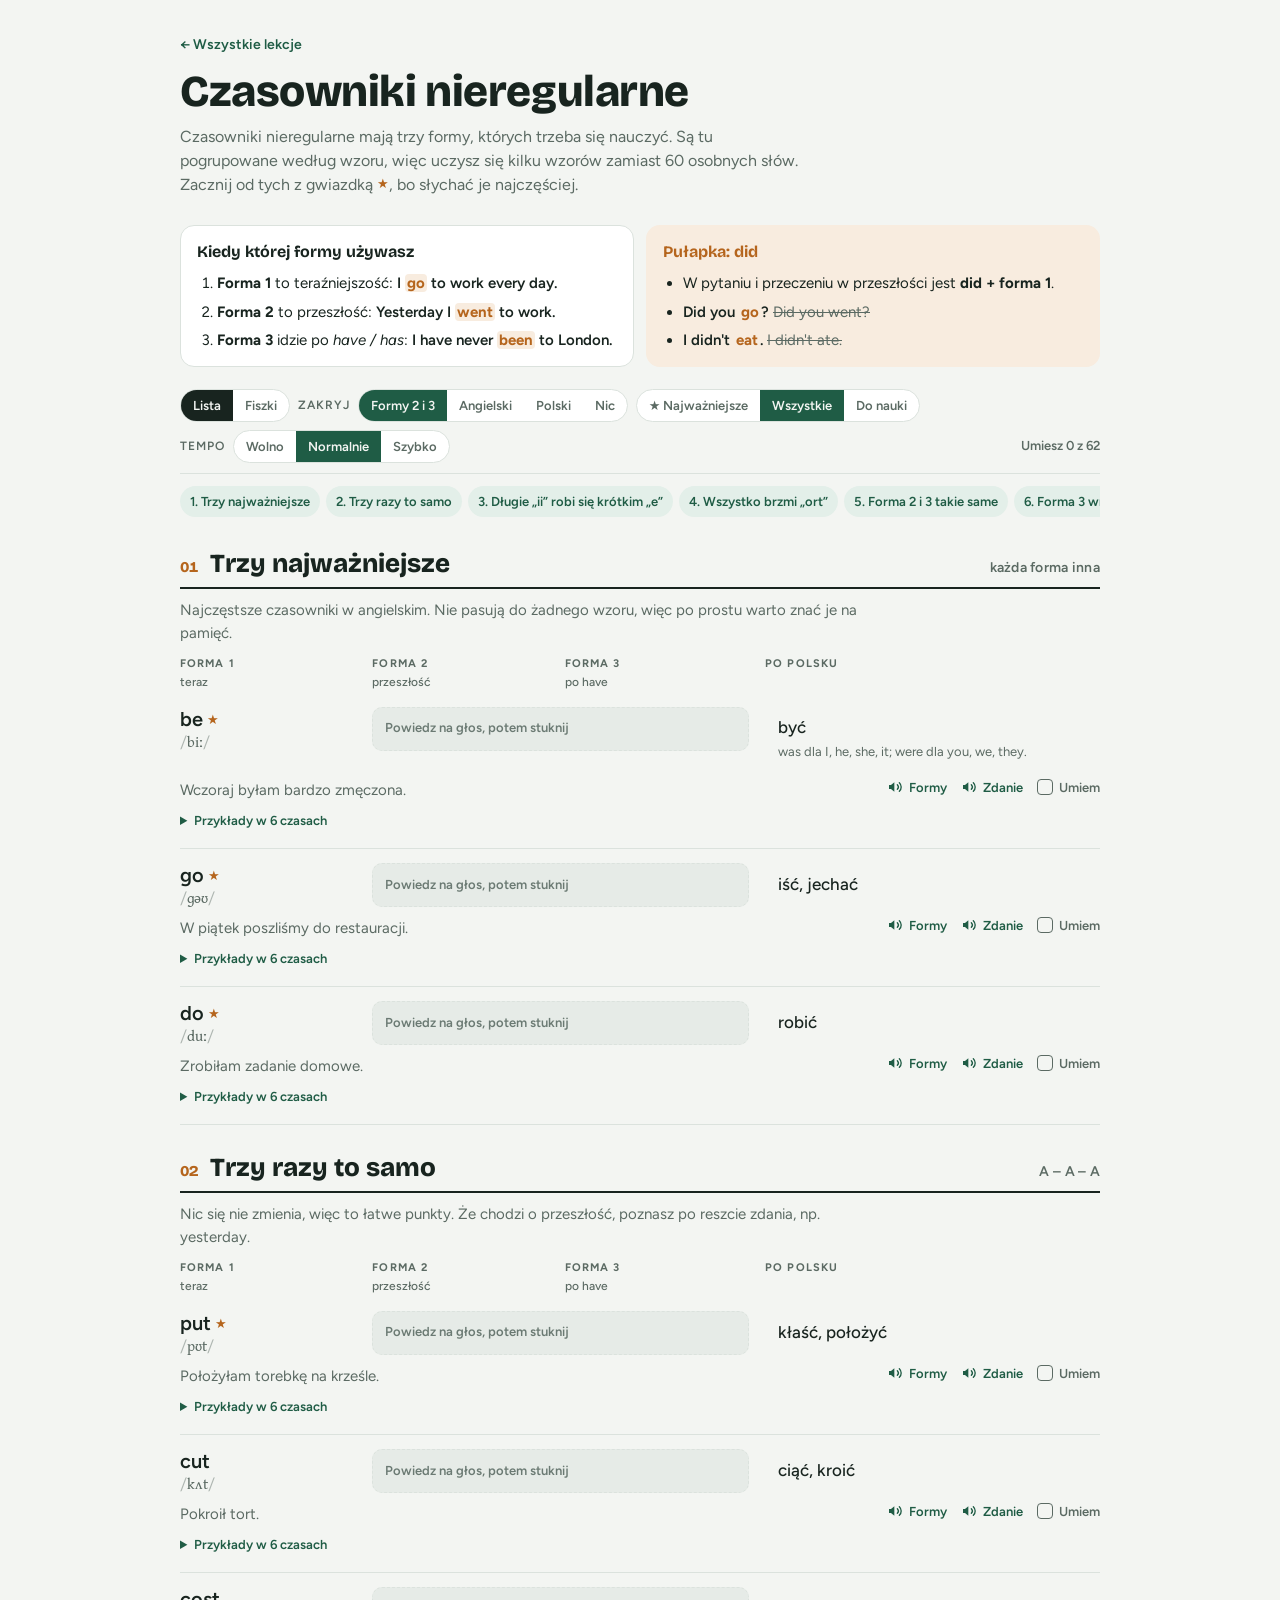
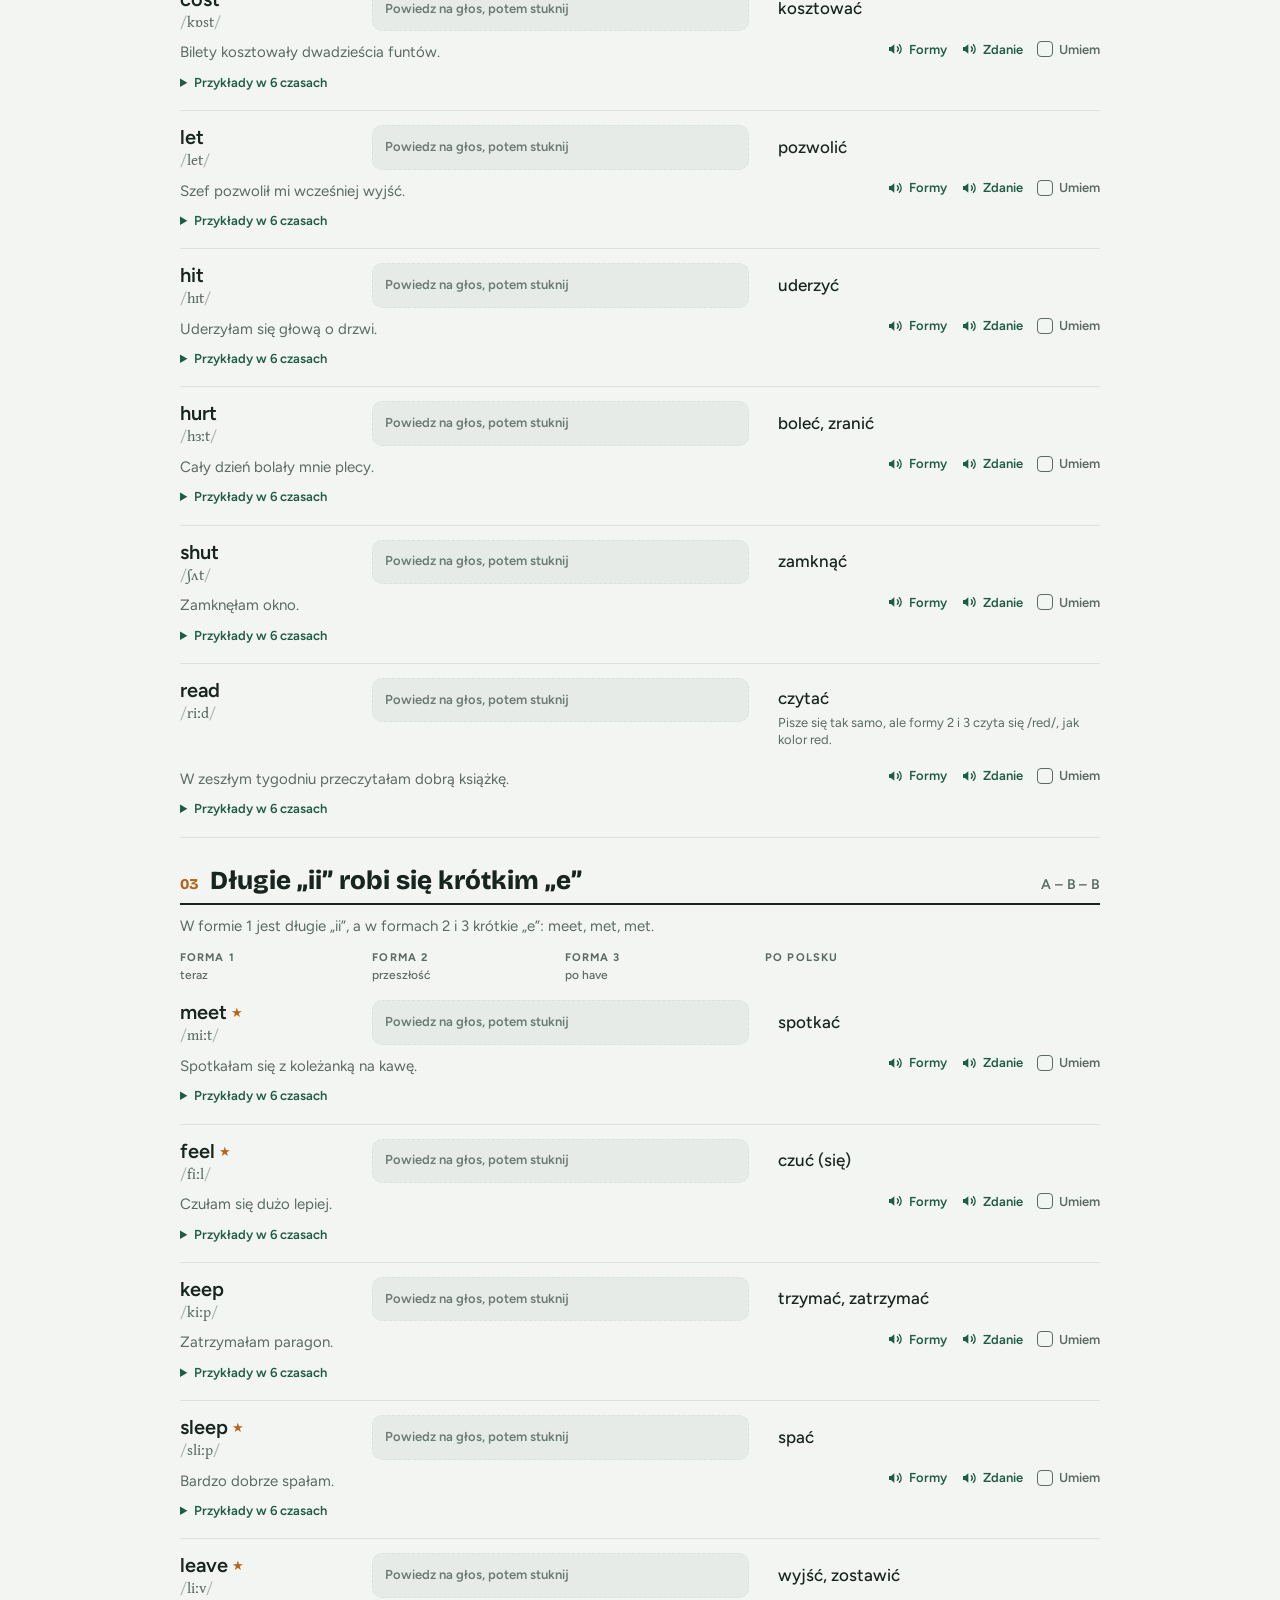
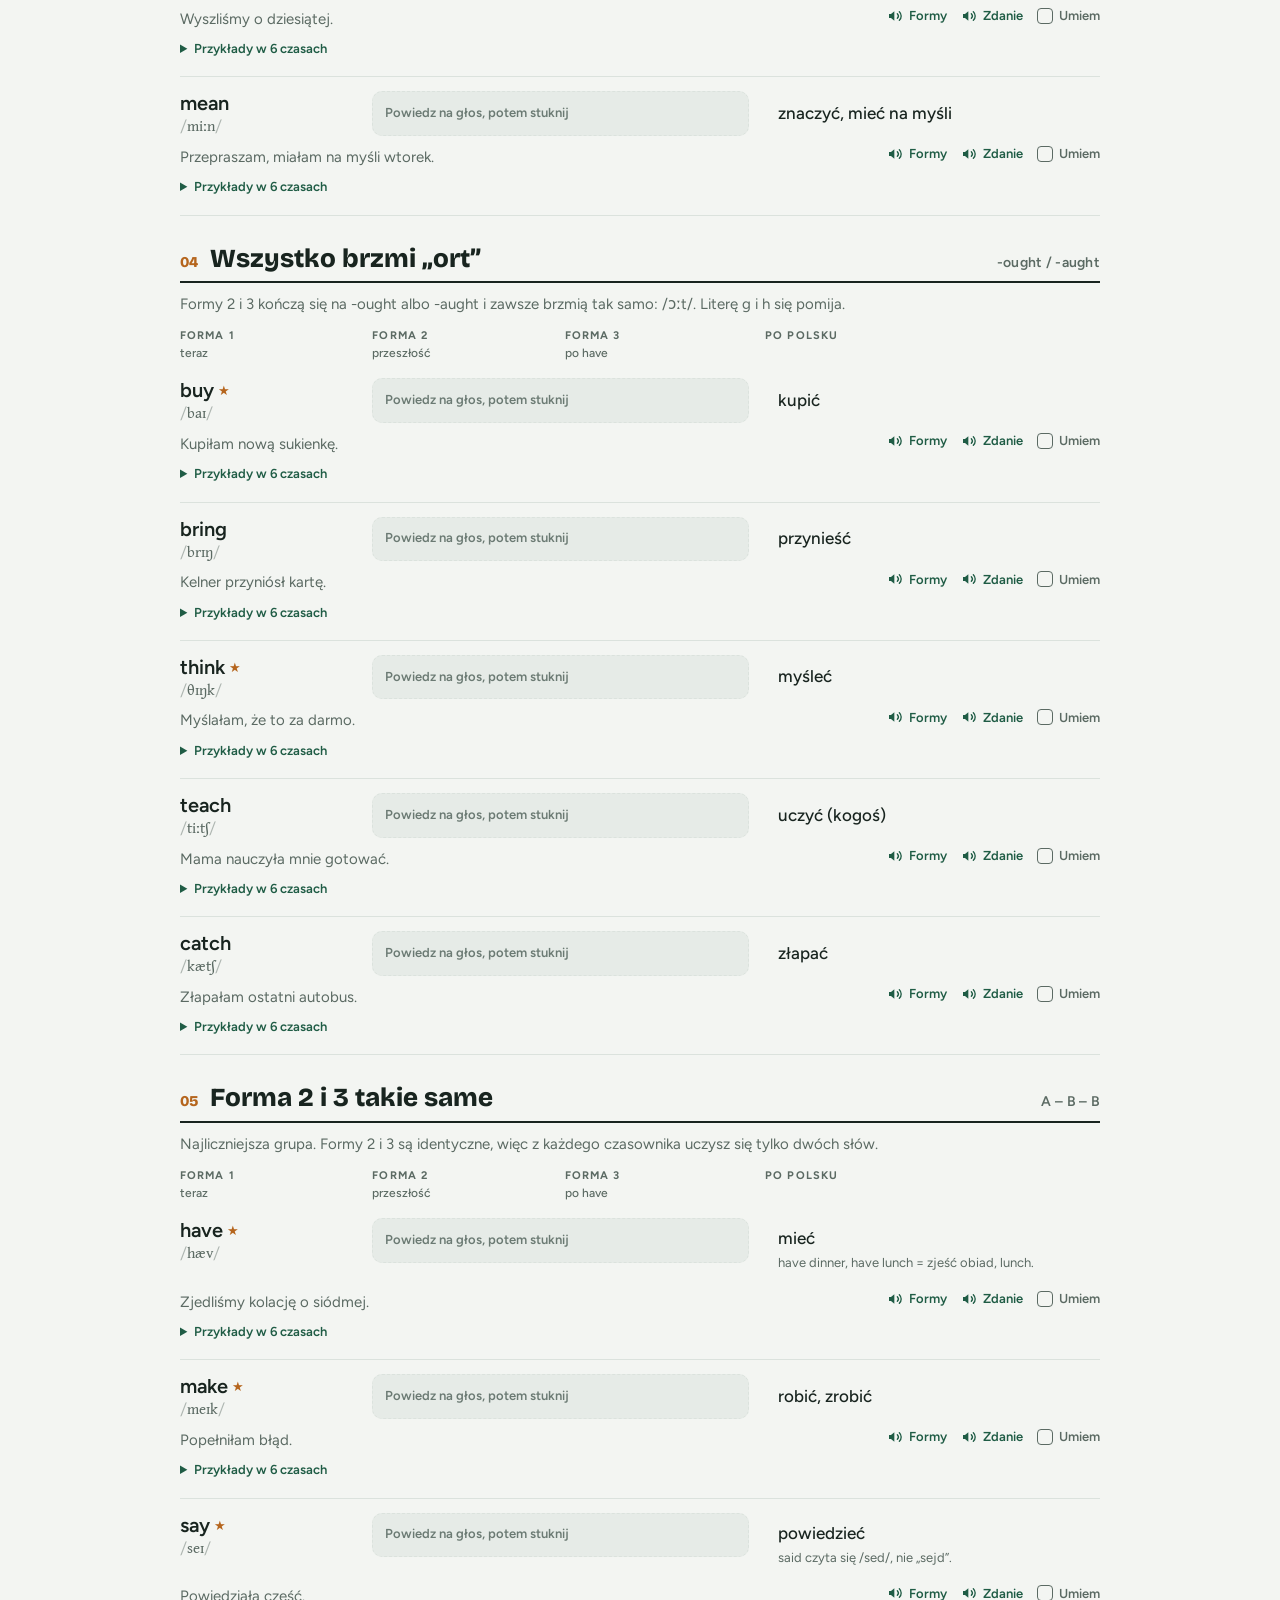
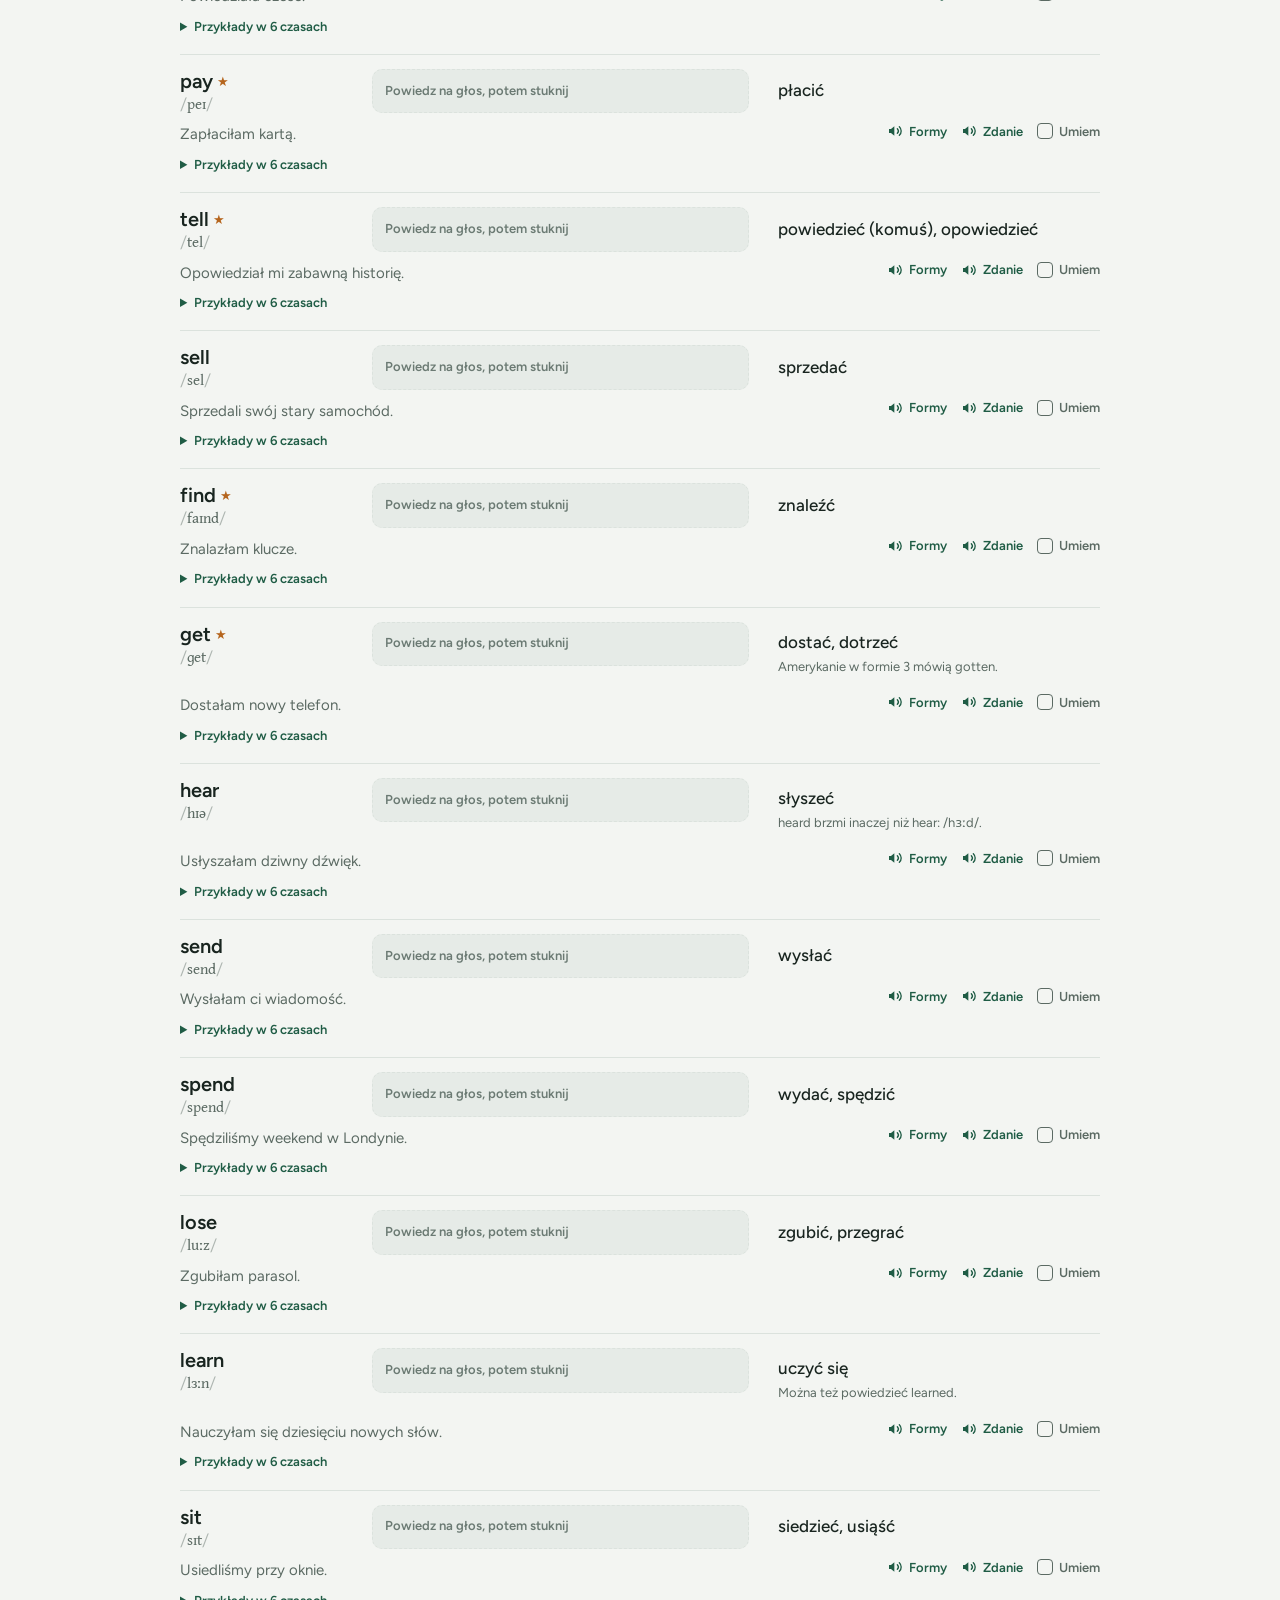
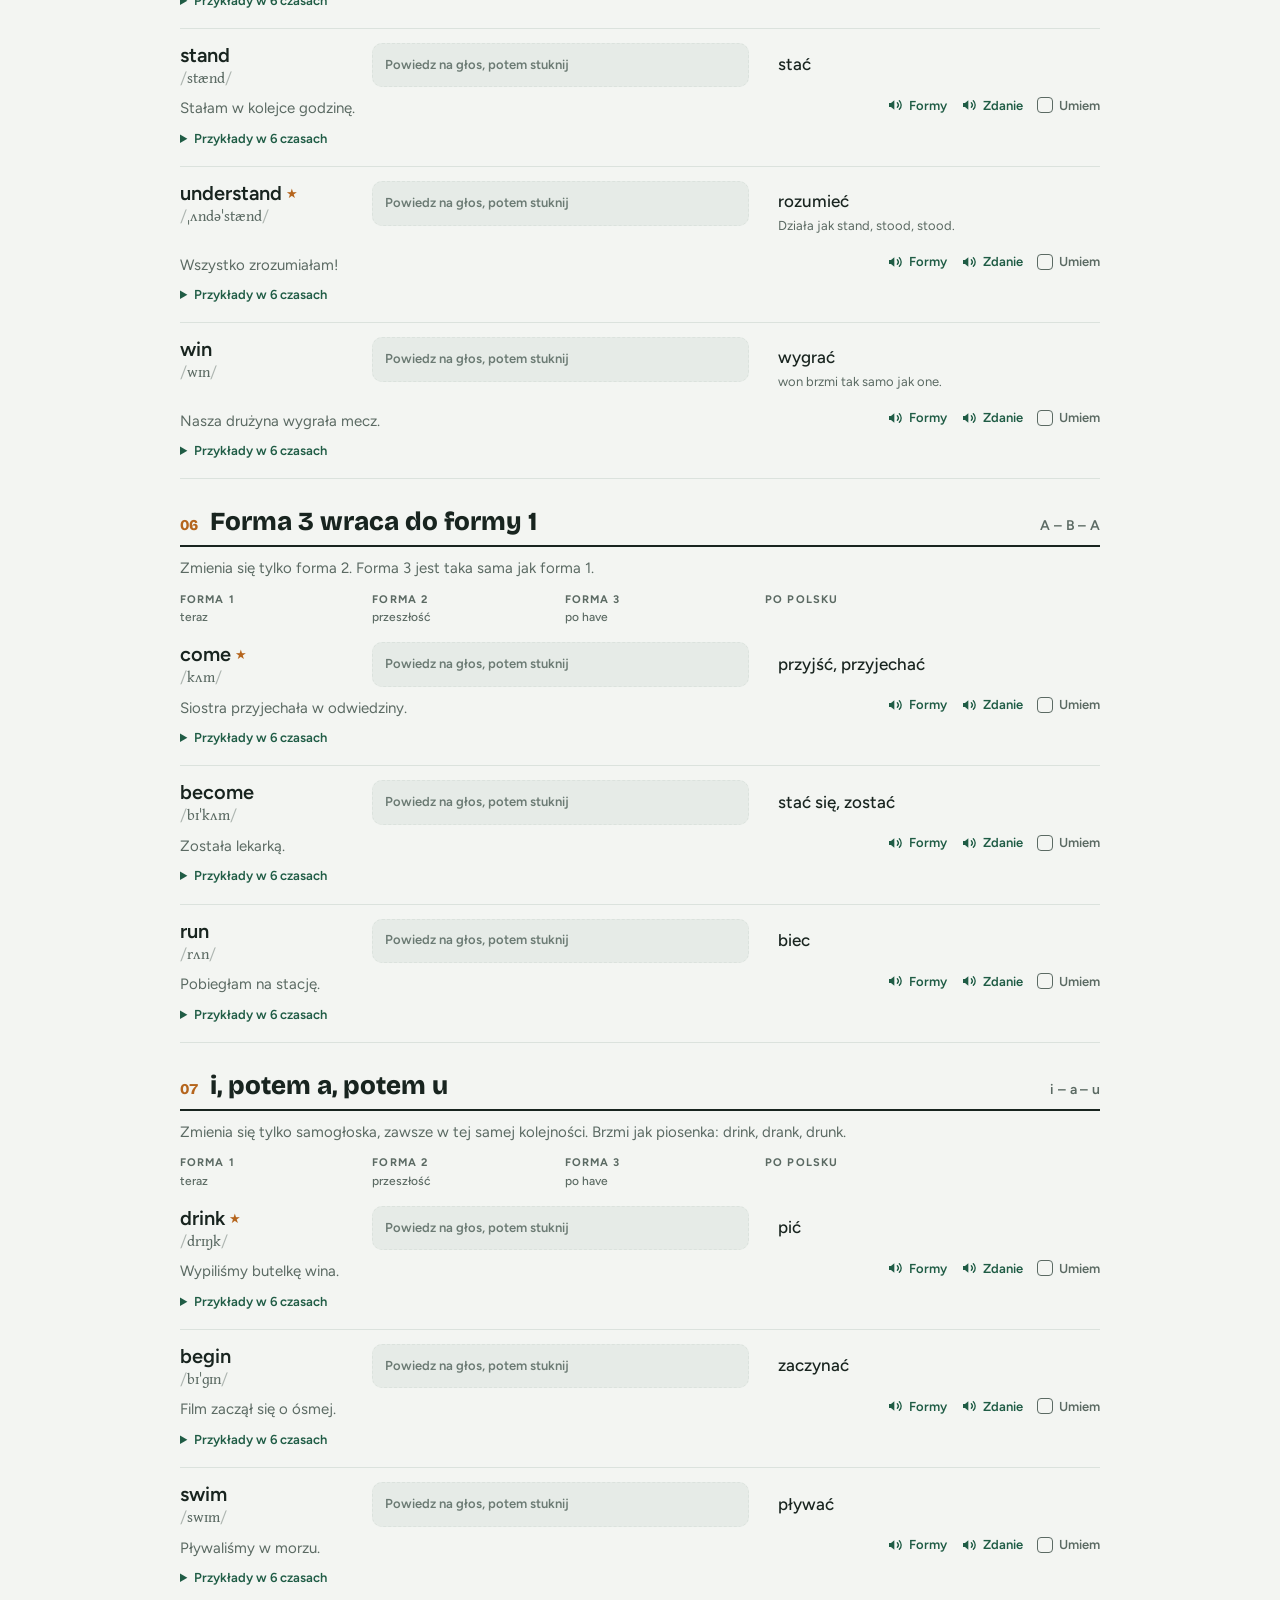
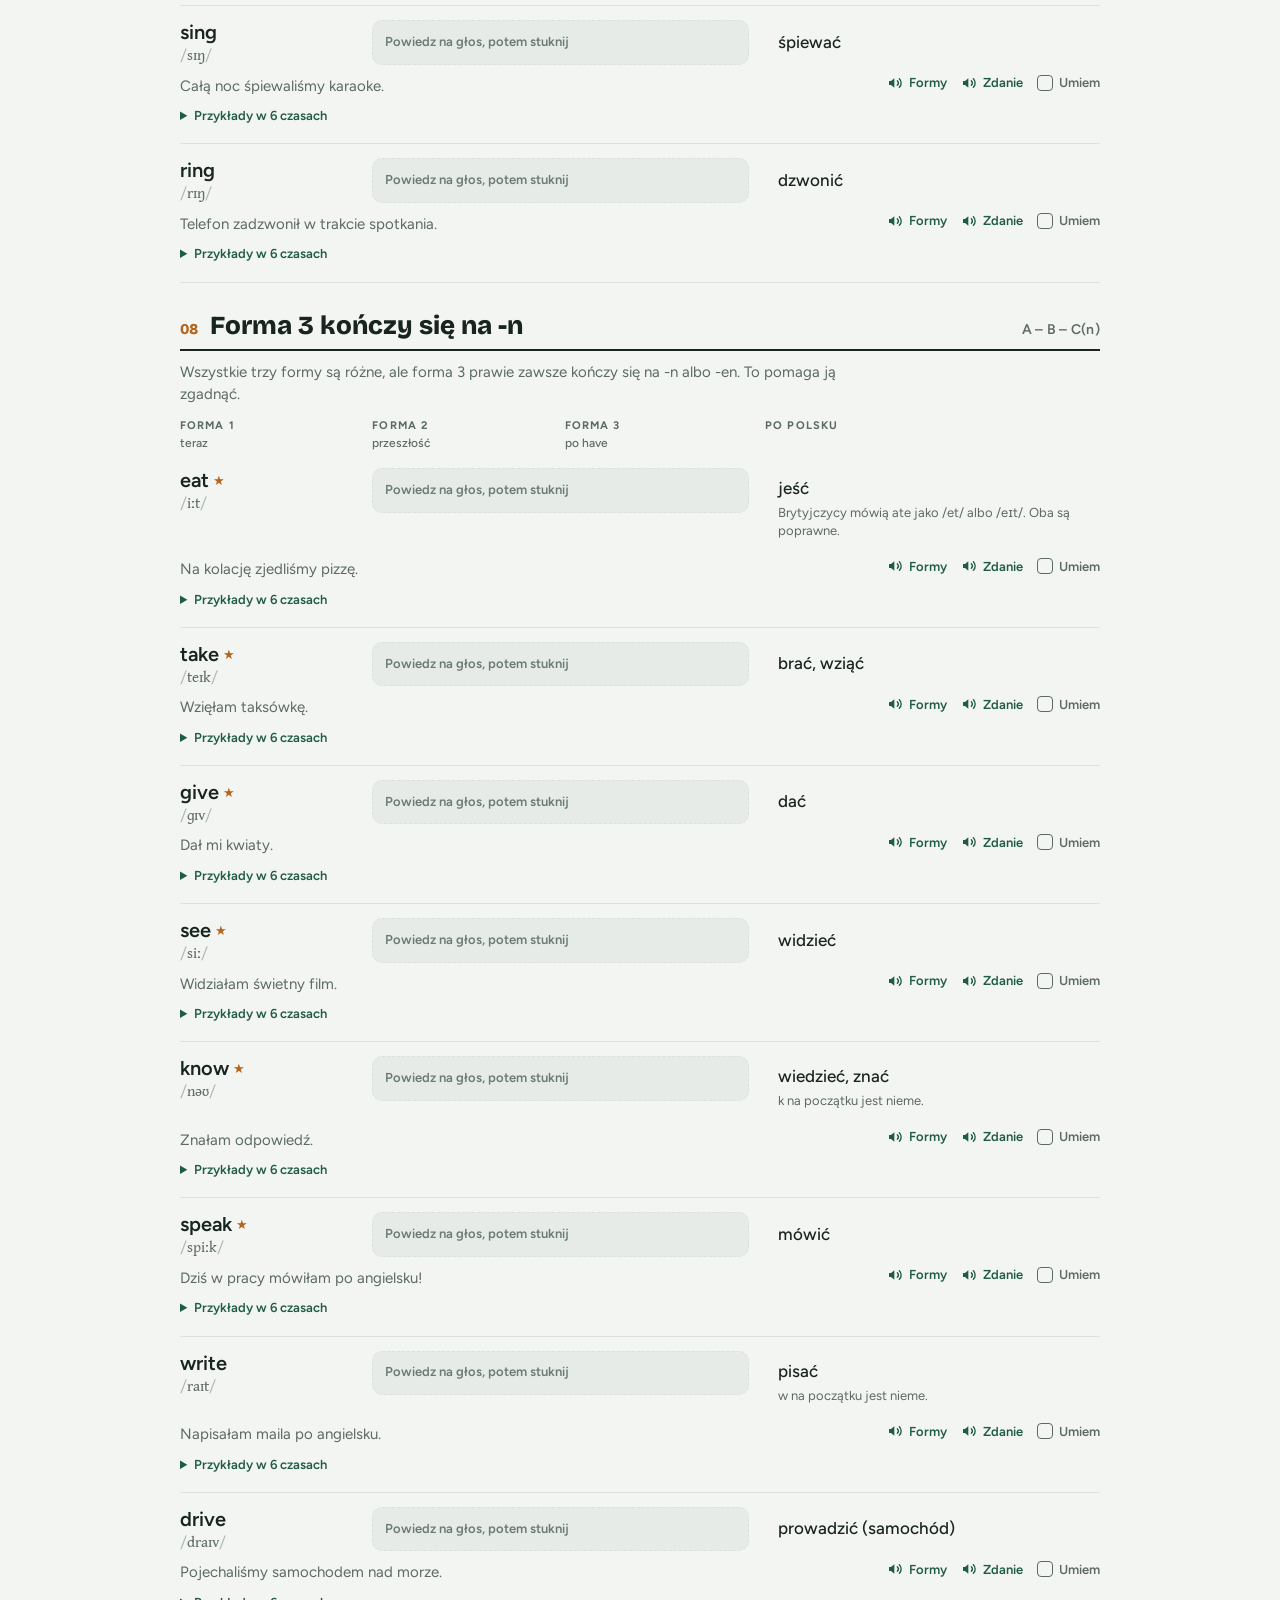
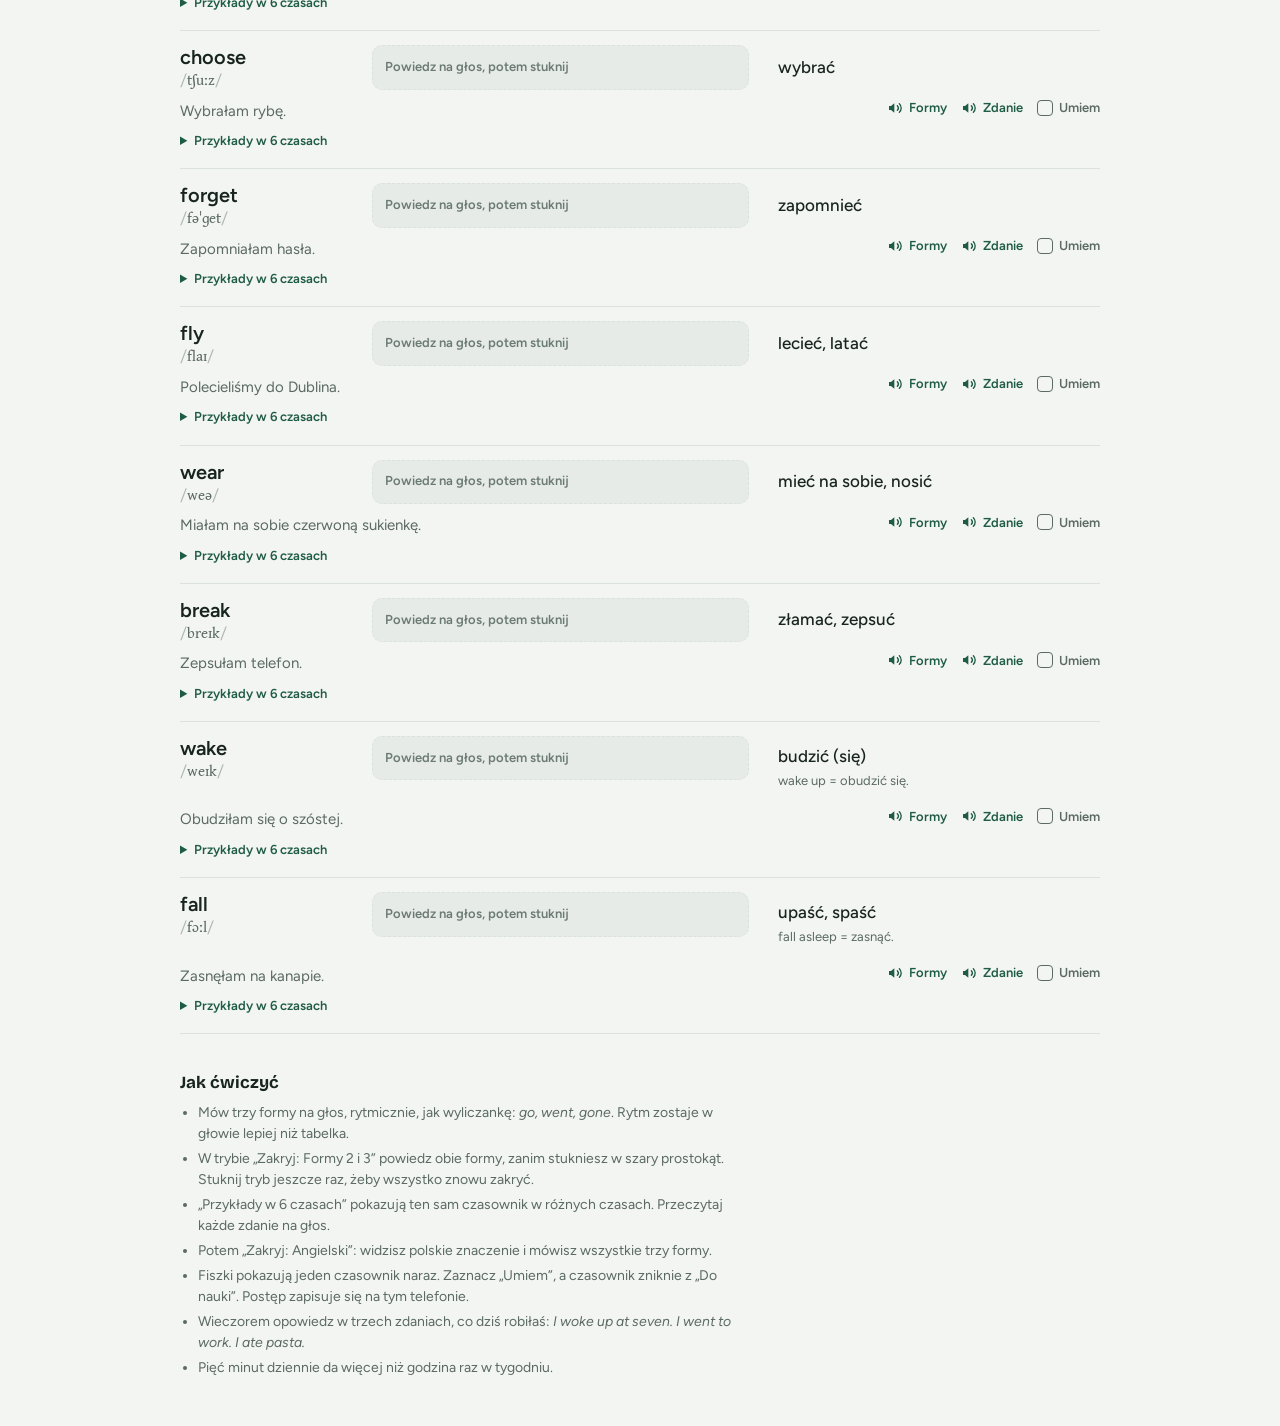
==== commit d5bbfcdf: "Irregular verbs: speech speed, examples in 6 tenses, drop reset button Co-Authored-By: Claude Opus 5" ====
--- a/lessons/czasowniki-nieregularne.html
+++ b/lessons/czasowniki-nieregularne.html
@@ -104,7 +104,7 @@
 .m-en .cover { left: 0; }
 .m-forms .verb:not(.open) .f2, .m-forms .verb:not(.open) .f3, .m-en .verb:not(.open) .f { visibility: hidden; }
 .m-forms .verb:not(.open) .cover, .m-en .verb:not(.open) .cover { display: block; }
-.m-forms .verb:not(.open) .ex-en, .m-en .verb:not(.open) .ex-en { display: none; }
+.m-forms .verb:not(.open) > .ex .ex-en, .m-en .verb:not(.open) > .ex .ex-en { display: none; }
 
 .meta { min-width: 0; }
 .reveal { width: 100%; text-align: left; border: 1px dashed transparent; border-radius: 10px; padding: 8px 12px; background: transparent; color: var(--ink); font: 500 17px/1.35 var(--f-body); min-height: 44px; cursor: default; }
@@ -114,7 +114,7 @@
 .m-pl .verb:not(.plopen) .reveal { background: var(--cover); border-color: var(--line); }
 .m-pl .verb:not(.plopen) .reveal .txt { display: none; }
 .m-pl .verb:not(.plopen) .reveal .hint { display: block; }
-.m-pl .verb:not(.plopen) .ex-pl { visibility: hidden; }
+.m-pl .verb:not(.plopen) > .ex .ex-pl { visibility: hidden; }
 
 .ex { grid-column: 1 / -1; display: flex; flex-wrap: wrap; align-items: baseline; gap: 2px 12px; font-size: 15px; }
 .ex-en { font-weight: 500; }
@@ -127,6 +127,21 @@
 .know::before { content: ""; width: 14px; height: 14px; border-radius: 4px; border: 1.5px solid currentColor; display: inline-block; }
 .know[aria-pressed="true"]::before { background: currentColor; box-shadow: inset 0 0 0 2px var(--bg); }
 .no-tts .say { display: none; }
+
+details.more { grid-column: 1 / -1; }
+details.more summary { cursor: pointer; color: var(--green); font: 600 13px/1.4 var(--f-body); padding: 4px 0; width: fit-content; }
+.tenses { margin-top: 6px; border: 1px solid var(--line); border-radius: 12px; background: var(--surface); text-align: left; }
+.t { display: grid; grid-template-columns: 180px minmax(0, 1fr); gap: 2px 14px; padding: 10px 12px; border-top: 1px solid var(--line); }
+.t:first-child { border-top: 0; }
+.t.main { background: var(--green-soft); }
+.t:first-child { border-radius: 12px 12px 0 0; } .t:last-child { border-radius: 0 0 12px 12px; }
+.tn b { display: block; font-size: 13px; font-weight: 700; }
+.tn small { color: var(--muted); font-size: 12px; }
+.ts { display: flex; flex-wrap: wrap; gap: 0 8px; align-items: baseline; font-size: 15px; }
+.ts .ex-en { font-weight: 500; }
+.ts .ex-pl { flex-basis: 100%; color: var(--muted); }
+.ts .none { color: var(--muted); font-style: italic; font-size: 14px; }
+.ts .say { padding: 0 4px; }
 
 /* Flashcards */
 .cards { padding-block: 20px; }
@@ -165,6 +180,8 @@
   .stage-head .pattern { margin-left: 0; width: 100%; text-align: left; }
   .ex-tools { margin-left: 0; }
   .progress { margin-left: 0; width: 100%; }
+  .bar { position: static; }
+  .t { grid-template-columns: minmax(0, 1fr); }
 }
 @media (prefers-reduced-motion: no-preference) {
   .verb.open .f, .verb.plopen .reveal .txt, .card .revealed { animation: fade .18s ease-out; }
@@ -218,7 +235,14 @@
       <button type="button" data-filter="all" aria-pressed="true">Wszystkie</button>
       <button type="button" data-filter="todo" aria-pressed="false">Do nauki</button>
     </div>
-    <button type="button" class="btn list-only" id="reset">Zakryj od nowa</button>
+    <div class="group">
+      <span class="label">Tempo</span>
+      <div class="seg" id="rate">
+        <button type="button" data-rate="0.6" aria-pressed="false">Wolno</button>
+        <button type="button" data-rate="0.8" aria-pressed="true">Normalnie</button>
+        <button type="button" data-rate="1" aria-pressed="false">Szybko</button>
+      </div>
+    </div>
     <span class="progress" id="progress"></span>
   </div>
 
@@ -233,7 +257,8 @@
     <h3>Jak ćwiczyć</h3>
     <ul>
       <li>Mów trzy formy na głos, rytmicznie, jak wyliczankę: <i lang="en-GB">go, went, gone</i>. Rytm zostaje w głowie lepiej niż tabelka.</li>
-      <li>W trybie „Zakryj: Formy 2 i 3” powiedz obie formy, zanim stukniesz w szary prostokąt.</li>
+      <li>W trybie „Zakryj: Formy 2 i 3” powiedz obie formy, zanim stukniesz w szary prostokąt. Stuknij tryb jeszcze raz, żeby wszystko znowu zakryć.</li>
+      <li>„Przykłady w 6 czasach” pokazują ten sam czasownik w różnych czasach. Przeczytaj każde zdanie na głos.</li>
       <li>Potem „Zakryj: Angielski”: widzisz polskie znaczenie i mówisz wszystkie trzy formy.</li>
       <li>Fiszki pokazują jeden czasownik naraz. Zaznacz „Umiem”, a czasownik zniknie z „Do nauki”. Postęp zapisuje się na tym telefonie.</li>
       <li>Wieczorem opowiedz w trzech zdaniach, co dziś robiłaś: <i lang="en-GB">I woke up at seven. I went to work. I ate pasta.</i></li>
@@ -327,6 +352,88 @@
 // The everyday core to learn first.
 const STARRED = new Set("be go do have make say get see come take know think give find tell eat drink buy pay leave meet speak understand sleep put feel".split(" "));
 
+// More examples per verb: Present Simple, Present Continuous, Past Continuous, Present Perfect, Future Simple (Past Simple is the main example above).
+// null = the verb is normally not used in continuous tenses.
+const TENSES = {
+  be: [["I *am* from Poland.", "Jestem z Polski."], null, null, ["I *have been* to London twice.", "Byłam w Londynie dwa razy."], ["I *will be* home at six.", "Będę w domu o szóstej."]],
+  go: [["I *go* to work by bus.", "Jeżdżę do pracy autobusem."], ["I *am going* to the shop.", "Idę do sklepu."], ["I *was going* home when it started to rain.", "Szłam do domu, kiedy zaczęło padać."], ["She *has gone* out.", "Wyszła i jeszcze jej nie ma."], ["We *will go* to the cinema tomorrow.", "Jutro pójdziemy do kina."]],
+  do: [["I *do* yoga on Mondays.", "W poniedziałki ćwiczę jogę."], ["What *are you doing*?", "Co robisz?"], ["I *was doing* the dishes when you called.", "Zmywałam naczynia, kiedy zadzwoniłeś."], ["I *have done* the shopping.", "Zrobiłam już zakupy."], ["I *will do* it later.", "Zrobię to później."]],
+
+  put: [["I always *put* my keys here.", "Zawsze kładę tu klucze."], ["I *am putting* the food in the fridge.", "Wkładam jedzenie do lodówki."], ["She *was putting* on her coat.", "Zakładała płaszcz."], ["Where *have you put* my phone?", "Gdzie położyłeś mój telefon?"], ["I *will put* it on the table.", "Położę to na stole."]],
+  cut: [["I *cut* the bread with this knife.", "Kroję chleb tym nożem."], ["He *is cutting* the vegetables.", "Kroi warzywa."], ["I *was cutting* onions, so I was crying.", "Kroiłam cebulę, więc płakałam."], ["I *have cut* my finger!", "Skaleczyłam się w palec!"], ["I *will cut* the cake.", "Pokroję tort."]],
+  cost: [["Coffee *costs* three pounds here.", "Kawa kosztuje tu trzy funty."], null, null, ["This trip *has cost* us a lot of money.", "Ta wycieczka kosztowała nas dużo pieniędzy."], ["It *will cost* about fifty pounds.", "To będzie kosztować około pięćdziesięciu funtów."]],
+  let: [["My parents *let* me use their car.", "Rodzice pozwalają mi jeździć ich samochodem."], ["They *are letting* us leave early today.", "Dziś pozwalają nam wyjść wcześniej."], ["The guard *wasn't letting* anyone in.", "Ochroniarz nikogo nie wpuszczał."], ["She *has* never *let* me drive.", "Nigdy nie pozwoliła mi prowadzić."], ["I *will let* you know.", "Dam ci znać."]],
+  hit: [["He *hits* the ball very hard.", "Bardzo mocno uderza piłkę."], ["The storm *is hitting* the coast now.", "Burza uderza teraz w wybrzeże."], ["The rain *was hitting* the windows all night.", "Deszcz całą noc uderzał w okna."], ["A car *has hit* a tree.", "Samochód uderzył w drzewo."], ["Careful, you *will hit* your head!", "Uważaj, uderzysz się w głowę!"]],
+  hurt: [["My feet *hurt* after work.", "Po pracy bolą mnie stopy."], ["My back *is hurting*.", "Bolą mnie plecy."], ["My tooth *was hurting* all night.", "Ząb bolał mnie całą noc."], ["I *have hurt* my knee.", "Zraniłam się w kolano."], ["It *won't hurt*, I promise.", "Nie będzie bolało, obiecuję."]],
+  shut: [["The shop *shuts* at eight.", "Sklep zamyka się o ósmej."], ["They *are shutting* the restaurant for the winter.", "Zamykają restaurację na zimę."], ["I *was shutting* the door when the phone rang.", "Zamykałam drzwi, kiedy zadzwonił telefon."], ["*Have you shut* the window?", "Zamknąłeś okno?"], ["I *will shut* the door.", "Zamknę drzwi."]],
+  read: [["I *read* before bed.", "Czytam przed snem."], ["I *am reading* a great book.", "Czytam świetną książkę."], ["I *was reading* when you called.", "Czytałam, kiedy zadzwoniłeś."], ["*Have you read* this book?", "Czytałeś tę książkę?"], ["I *will read* it tonight.", "Przeczytam to dziś wieczorem."]],
+
+  meet: [["We *meet* every Friday.", "Spotykamy się w każdy piątek."], ["I *am meeting* Anna tonight.", "Dziś wieczorem spotykam się z Anną."], ["I *was meeting* a client at the time.", "W tym czasie spotykałam się z klientem."], ["*Have we met* before?", "Czy my się już znamy?"], ["I *will meet* you at the station.", "Spotkamy się na stacji."]],
+  feel: [["I *feel* happy today.", "Czuję się dziś szczęśliwa."], ["*Are you feeling* better?", "Czujesz się lepiej?"], ["I *wasn't feeling* well yesterday.", "Wczoraj nie czułam się dobrze."], ["I *have* never *felt* so tired.", "Nigdy nie czułam się tak zmęczona."], ["You *will feel* better tomorrow.", "Jutro poczujesz się lepiej."]],
+  keep: [["I *keep* my passport in a drawer.", "Trzymam paszport w szufladzie."], ["This job *is keeping* me very busy.", "Ta praca bardzo mnie zajmuje."], ["He *was keeping* a secret from me.", "Ukrywał przede mną sekret."], ["I *have kept* all your letters.", "Zachowałam wszystkie twoje listy."], ["I *will keep* it safe.", "Przechowam to w bezpiecznym miejscu."]],
+  sleep: [["I usually *sleep* eight hours.", "Zwykle śpię osiem godzin."], ["Shh, the baby *is sleeping*.", "Ćśś, dziecko śpi."], ["I *was sleeping* when you called.", "Spałam, kiedy zadzwoniłeś."], ["I *haven't slept* well this week.", "W tym tygodniu się nie wysypiam."], ["I *will sleep* on the sofa.", "Będę spać na kanapie."]],
+  leave: [["The train *leaves* at nine.", "Pociąg odjeżdża o dziewiątej."], ["Hurry up, we *are leaving*!", "Pospiesz się, wychodzimy!"], ["I *was leaving* the office when he called.", "Wychodziłam z biura, kiedy zadzwonił."], ["Oh no, I *have left* my phone at home!", "O nie, zostawiłam telefon w domu!"], ["I *will leave* at five.", "Wyjdę o piątej."]],
+  mean: [["What *does* this word *mean*?", "Co znaczy to słowo?"], null, null, ["I *have meant* to call you all week.", "Cały tydzień chciałam do ciebie zadzwonić."], ["That *will mean* more work for us.", "To będzie oznaczać więcej pracy dla nas."]],
+
+  buy: [["I *buy* bread every morning.", "Co rano kupuję chleb."], ["We *are buying* a new flat.", "Kupujemy nowe mieszkanie."], ["I *was buying* a coffee when I saw him.", "Kupowałam kawę, kiedy go zobaczyłam."], ["I *have* just *bought* the tickets!", "Właśnie kupiłam bilety!"], ["I *will buy* some milk on the way home.", "Kupię mleko w drodze do domu."]],
+  bring: [["He always *brings* me flowers.", "Zawsze przynosi mi kwiaty."], ["I *am bringing* a cake to the party.", "Przynoszę ciasto na imprezę."], ["The waiter *was bringing* our food.", "Kelner właśnie niósł nasze jedzenie."], ["*Have you brought* your umbrella?", "Wzięłaś ze sobą parasol?"], ["I *will bring* the wine.", "Przyniosę wino."]],
+  think: [["I *think* it's a good idea.", "Myślę, że to dobry pomysł."], ["I *am thinking* about a new job.", "Myślę o nowej pracy."], ["I *was thinking* about you.", "Myślałam o tobie."], ["I *have* never *thought* about it.", "Nigdy o tym nie myślałam."], ["I *will think* about it.", "Zastanowię się nad tym."]],
+  teach: [["She *teaches* English at a school.", "Uczy angielskiego w szkole."], ["Maciej *is teaching* me English.", "Maciej uczy mnie angielskiego."], ["She *was teaching* a class when I arrived.", "Prowadziła lekcję, kiedy przyszłam."], ["He *has taught* me a lot.", "Wiele mnie nauczył."], ["I *will teach* you how to make pierogi.", "Nauczę cię robić pierogi."]],
+  catch: [["I *catch* the bus at half past seven.", "Łapię autobus o wpół do ósmej."], ["I think I *am catching* a cold.", "Chyba łapie mnie przeziębienie."], ["He *was catching* fish all day.", "Cały dzień łowił ryby."], ["I *have caught* a cold.", "Przeziębiłam się."], ["We *will catch* the next train.", "Złapiemy następny pociąg."]],
+
+  have: [["I *have* breakfast at seven.", "Jem śniadanie o siódmej."], ["We *are having* lunch.", "Jemy lunch."], ["We *were having* dinner when the lights went out.", "Jedliśmy kolację, kiedy zgasło światło."], ["I *have had* a long day.", "Miałam długi dzień."], ["We *will have* a party on Saturday.", "W sobotę zrobimy imprezę."]],
+  make: [["I *make* coffee every morning.", "Co rano robię kawę."], ["I *am making* dinner.", "Robię kolację."], ["She *was making* a cake.", "Piekła ciasto."], ["I *have made* a reservation.", "Zrobiłam rezerwację."], ["I *will make* you a sandwich.", "Zrobię ci kanapkę."]],
+  say: [["He always *says* thank you.", "Zawsze mówi dziękuję."], ["What *are you saying*?", "Co ty mówisz?"], ["Sorry, what *were you saying*?", "Przepraszam, co mówiłeś?"], ["I *have* already *said* sorry.", "Już przeprosiłam."], ["I *won't say* anything.", "Nic nie powiem."]],
+  pay: [["I usually *pay* by card.", "Zwykle płacę kartą."], ["I *am paying* for dinner tonight.", "Dziś ja płacę za kolację."], ["I *was paying* when my phone died.", "Płaciłam, kiedy padł mi telefon."], ["*Have you paid* the bill?", "Zapłaciłeś rachunek?"], ["I *will pay* you back tomorrow.", "Oddam ci jutro."]],
+  tell: [["He *tells* great stories.", "Opowiada świetne historie."], ["I *am telling* you the truth!", "Mówię ci prawdę!"], ["She *was telling* me about her holiday.", "Opowiadała mi o swoich wakacjach."], ["*Have you told* her?", "Powiedziałeś jej?"], ["I *will tell* you later.", "Powiem ci później."]],
+  sell: [["This shop *sells* fresh bread.", "Ten sklep sprzedaje świeży chleb."], ["We *are selling* our car.", "Sprzedajemy samochód."], ["He *was selling* ice cream on the beach.", "Sprzedawał lody na plaży."], ["Sorry, we *have sold* all the tickets.", "Przykro nam, sprzedaliśmy wszystkie bilety."], ["I *will sell* my old bike.", "Sprzedam stary rower."]],
+  find: [["I *find* English films hard to understand.", "Angielskie filmy są dla mnie trudne do zrozumienia."], ["I *am finding* this job really interesting.", "Ta praca naprawdę mnie ciekawi."], ["I *was finding* it hard to sleep.", "Trudno mi było zasnąć."], ["I *have found* a great restaurant!", "Znalazłam świetną restaurację!"], ["Don't worry, we *will find* it.", "Nie martw się, znajdziemy to."]],
+  get: [["I *get* up at seven.", "Wstaję o siódmej."], ["It *is getting* cold.", "Robi się zimno."], ["I *was getting* ready when you arrived.", "Szykowałam się, kiedy przyszedłeś."], ["I *have got* a new job!", "Dostałam nową pracę!"], ["We *will get* there at eight.", "Dotrzemy tam o ósmej."]],
+  hear: [["I *hear* the neighbours every night.", "Co noc słyszę sąsiadów."], null, null, ["*Have you heard* the news?", "Słyszałeś najnowsze wieści?"], ["You *will hear* from us soon.", "Wkrótce się odezwiemy."]],
+  send: [["I *send* my mum photos every day.", "Codziennie wysyłam mamie zdjęcia."], ["I *am sending* you the address now.", "Wysyłam ci teraz adres."], ["I *was sending* emails all morning.", "Cały ranek wysyłałam maile."], ["I *have sent* you the photos.", "Wysłałam ci zdjęcia."], ["I *will send* you a text.", "Napiszę ci SMS-a."]],
+  spend: [["I *spend* a lot of money on clothes.", "Wydaję dużo pieniędzy na ubrania."], ["We *are spending* Christmas with my family.", "Spędzamy święta z moją rodziną."], ["We *were spending* the summer in Spain.", "Spędzaliśmy lato w Hiszpanii."], ["I *have spent* all my money!", "Wydałam wszystkie pieniądze!"], ["We *will spend* a week by the sea.", "Spędzimy tydzień nad morzem."]],
+  lose: [["I always *lose* my keys.", "Zawsze gubię klucze."], ["We *are losing* the match.", "Przegrywamy mecz."], ["They *were losing* two–nil at half-time.", "Do przerwy przegrywali dwa do zera."], ["I *have lost* my wallet!", "Zgubiłam portfel!"], ["You *won't lose* it, don't worry.", "Nie zgubisz tego, nie martw się."]],
+  learn: [["I *learn* five new words every day.", "Codziennie uczę się pięciu nowych słów."], ["I *am learning* English.", "Uczę się angielskiego."], ["I *was learning* to drive at the time.", "Wtedy uczyłam się jeździć samochodem."], ["I *have learnt* a lot this year.", "W tym roku dużo się nauczyłam."], ["You *will learn* fast.", "Szybko się nauczysz."]],
+  sit: [["I always *sit* by the window.", "Zawsze siadam przy oknie."], ["We *are sitting* in a café.", "Siedzimy w kawiarni."], ["I *was sitting* on the bus when he called.", "Siedziałam w autobusie, kiedy zadzwonił."], ["I *have* never *sat* in first class.", "Nigdy nie siedziałam w pierwszej klasie."], ["I *will sit* next to you.", "Usiądę obok ciebie."]],
+  stand: [["I *stand* all day at work.", "W pracy cały dzień stoję."], ["Why *are you standing*? Sit down!", "Czemu stoisz? Usiądź!"], ["We *were standing* at the bus stop.", "Staliśmy na przystanku."], ["She *has* never *stood* on a stage.", "Nigdy nie stała na scenie."], ["I *will stand* here and wait.", "Postoję tu i poczekam."]],
+  understand: [["I *understand* a lot now.", "Teraz dużo rozumiem."], null, null, ["*Have you understood* everything?", "Wszystko zrozumiałaś?"], ["You *will understand* when you see it.", "Zrozumiesz, kiedy to zobaczysz."]],
+  win: [["Our team always *wins*.", "Nasza drużyna zawsze wygrywa."], ["Who *is winning*?", "Kto wygrywa?"], ["We *were winning* until the last minute.", "Wygrywaliśmy do ostatniej minuty."], ["I *have* never *won* anything.", "Nigdy niczego nie wygrałam."], ["You *will win*, I'm sure.", "Na pewno wygrasz."]],
+
+  come: [["She *comes* to work by bike.", "Przyjeżdża do pracy rowerem."], ["I *am coming*!", "Już idę!"], ["I *was coming* home when I saw her.", "Wracałam do domu, kiedy ją zobaczyłam."], ["Spring *has come*.", "Przyszła wiosna."], ["*Will you come* to my party?", "Przyjdziesz na moją imprezę?"]],
+  become: [["Leaves *become* red in autumn.", "Jesienią liście robią się czerwone."], ["Your English *is becoming* really good!", "Twój angielski robi się naprawdę dobry!"], ["It *was becoming* dark.", "Robiło się ciemno."], ["She *has become* my best friend.", "Stała się moją najlepszą przyjaciółką."], ["You *will become* more confident.", "Nabierzesz pewności siebie."]],
+  run: [["I *run* in the park on Sundays.", "W niedziele biegam w parku."], ["Sorry, I *am running* late!", "Przepraszam, spóźnię się!"], ["I *was running* for the bus.", "Biegłam na autobus."], ["I *have* never *run* a marathon.", "Nigdy nie przebiegłam maratonu."], ["I *will run* to the shop.", "Pobiegnę do sklepu."]],
+
+  drink: [["I *drink* coffee every morning.", "Co rano piję kawę."], ["What *are you drinking*?", "Co pijesz?"], ["We *were drinking* tea in the garden.", "Piliśmy herbatę w ogrodzie."], ["I *have* never *drunk* whisky.", "Nigdy nie piłam whisky."], ["I *will drink* water, thanks.", "Napiję się wody, dziękuję."]],
+  begin: [["Work *begins* at nine.", "Praca zaczyna się o dziewiątej."], ["The film *is beginning*!", "Film się zaczyna!"], ["It *was beginning* to rain.", "Zaczynało padać."], ["The lesson *has* already *begun*.", "Lekcja już się zaczęła."], ["The concert *will begin* at eight.", "Koncert zacznie się o ósmej."]],
+  swim: [["I *swim* twice a week.", "Pływam dwa razy w tygodniu."], ["Look, the kids *are swimming*!", "Patrz, dzieci pływają!"], ["We *were swimming* when it started to rain.", "Pływaliśmy, kiedy zaczęło padać."], ["I *have* never *swum* in the ocean.", "Nigdy nie pływałam w oceanie."], ["We *will swim* in the lake tomorrow.", "Jutro popływamy w jeziorze."]],
+  sing: [["She *sings* in a choir.", "Śpiewa w chórze."], ["Who *is singing*?", "Kto śpiewa?"], ["I *was singing* in the shower.", "Śpiewałam pod prysznicem."], ["I *have* never *sung* karaoke.", "Nigdy nie śpiewałam karaoke."], ["I *will sing* for you.", "Zaśpiewam dla ciebie."]],
+  ring: [["The bell *rings* at eight.", "Dzwonek dzwoni o ósmej."], ["Your phone *is ringing*!", "Dzwoni ci telefon!"], ["The phone *was ringing* all morning.", "Telefon dzwonił cały ranek."], ["*Has* anyone *rung*?", "Czy ktoś dzwonił?"], ["I *will ring* you tomorrow.", "Zadzwonię do ciebie jutro."]],
+
+  eat: [["I *eat* a lot of fruit.", "Jem dużo owoców."], ["We *are eating* lunch now.", "Teraz jemy lunch."], ["We *were eating* when he arrived.", "Jedliśmy, kiedy przyszedł."], ["*Have* you ever *eaten* sushi?", "Jadłaś kiedyś sushi?"], ["We *will eat* at home tonight.", "Dziś zjemy w domu."]],
+  take: [["It *takes* twenty minutes to get there.", "Dojazd zajmuje dwadzieścia minut."], ["I *am taking* a photo.", "Robię zdjęcie."], ["I *was taking* a shower when you called.", "Brałam prysznic, kiedy zadzwoniłeś."], ["Someone *has taken* my seat.", "Ktoś zajął moje miejsce."], ["I *will take* the blue one.", "Wezmę ten niebieski."]],
+  give: [["My mum *gives* me good advice.", "Mama daje mi dobre rady."], ["I *am giving* a presentation tomorrow.", "Jutro mam prezentację."], ["He *was giving* me directions.", "Tłumaczył mi drogę."], ["She *has given* me her number.", "Dała mi swój numer."], ["I *will give* you a call.", "Zadzwonię do ciebie."]],
+  see: [["I *see* my parents every weekend.", "Widuję rodziców w każdy weekend."], ["I *am seeing* the doctor tomorrow.", "Jutro idę do lekarza."], null, ["I *have* never *seen* the sea in winter.", "Nigdy nie widziałam morza zimą."], ["I *will see* you tomorrow!", "Do zobaczenia jutro!"]],
+  know: [["I *know* this place.", "Znam to miejsce."], null, null, ["I *have known* her for ten years.", "Znam ją od dziesięciu lat."], ["I *will know* tomorrow.", "Będę wiedzieć jutro."]],
+  speak: [["I *speak* a little English.", "Mówię trochę po angielsku."], ["Sorry, I *am speaking* on the phone.", "Przepraszam, rozmawiam przez telefon."], ["I *was speaking* to my boss.", "Rozmawiałam z szefem."], ["I *have spoken* English all day!", "Cały dzień mówiłam po angielsku!"], ["I *will speak* slowly.", "Będę mówić powoli."]],
+  write: [["I *write* in my diary every evening.", "Co wieczór piszę pamiętnik."], ["I *am writing* an email.", "Piszę maila."], ["She *was writing* a letter.", "Pisała list."], ["I *have written* to him twice.", "Pisałam do niego dwa razy."], ["I *will write* it down.", "Zapiszę to."]],
+  drive: [["He *drives* to work.", "Jeździ do pracy samochodem."], ["Don't call me, I *am driving*.", "Nie dzwoń, prowadzę."], ["I *was driving* when it started to snow.", "Prowadziłam, kiedy zaczął padać śnieg."], ["I *have* never *driven* on the left.", "Nigdy nie jeździłam lewą stroną."], ["I *will drive* you home.", "Odwiozę cię do domu."]],
+  choose: [["I always *choose* the same dish.", "Zawsze wybieram to samo danie."], ["We *are choosing* a hotel.", "Wybieramy hotel."], ["I *was choosing* a dress for the wedding.", "Wybierałam sukienkę na wesele."], ["*Have you chosen*?", "Czy już państwo wybrali?"], ["I *will choose* the dessert.", "Ja wybiorę deser."]],
+  forget: [["I often *forget* names.", "Często zapominam imiona."], ["I *am forgetting* my French.", "Zapominam francuski."], ["I *was* always *forgetting* my keys.", "Ciągle zapominałam kluczy."], ["I *have forgotten* his name.", "Zapomniałam, jak on ma na imię."], ["I *won't forget* it.", "Nie zapomnę tego."]],
+  fly: [["I *fly* home every Christmas.", "Na każde święta lecę do domu."], ["We *are flying* to Rome tomorrow.", "Jutro lecimy do Rzymu."], ["We *were flying* over the Alps.", "Lecieliśmy nad Alpami."], ["I *have* never *flown* business class.", "Nigdy nie leciałam klasą biznes."], ["We *will fly* back on Sunday.", "Wrócimy samolotem w niedzielę."]],
+  wear: [["I *wear* glasses for reading.", "Do czytania noszę okulary."], ["I *am wearing* my new shoes.", "Mam na sobie nowe buty."], ["She *was wearing* a red coat.", "Miała na sobie czerwony płaszcz."], ["I *have* never *worn* this dress.", "Nigdy nie miałam na sobie tej sukienki."], ["I *will wear* my black dress.", "Założę czarną sukienkę."]],
+  break: [["Glass *breaks* easily.", "Szkło łatwo się tłucze."], ["You *are breaking* my heart!", "Łamiesz mi serce!"], ["The waves *were breaking* on the rocks.", "Fale rozbijały się o skały."], ["I *have broken* my glasses.", "Zepsułam okulary."], ["Be careful, you *will break* it!", "Uważaj, zepsujesz to!"]],
+  wake: [["I *wake* up at six every day.", "Codziennie budzę się o szóstej."], ["Shh, the baby *is waking* up.", "Ćśś, dziecko się budzi."], ["I *was* just *waking* up when you called.", "Właśnie się budziłam, kiedy zadzwoniłeś."], ["*Has* he *woken* up yet?", "Czy on już się obudził?"], ["I *will wake* you at seven.", "Obudzę cię o siódmej."]],
+  fall: [["Leaves *fall* in autumn.", "Jesienią liście spadają."], ["Snow *is falling*.", "Pada śnieg."], ["I *was falling* asleep when the phone rang.", "Zasypiałam, kiedy zadzwonił telefon."], ["Prices *have fallen*.", "Ceny spadły."], ["Be careful, you *will fall*!", "Uważaj, spadniesz!"]],
+};
+const TENSE_INFO = [
+  ["Present Simple", "zwykle, regularnie"],
+  ["Present Continuous", "teraz, w tej chwili"],
+  ["Past Simple", "skończone w przeszłości"],
+  ["Past Continuous", "trwało w przeszłości"],
+  ["Present Perfect", "have + forma 3"],
+  ["Future Simple", "will + forma 1"],
+];
+
 const VERBS = GROUPS.flatMap((g, gi) => g.items.map(([base, past, pp, ib, ip, ipp, pl, exEn, exPl, note]) =>
   ({ gi, base, past, pp, ib, ip, ipp, pl, exEn, exPl, note, star: STARRED.has(base) })));
 
@@ -336,6 +443,14 @@
 const plain = s => s.replace(/\*/g, "");
 const formsText = v => [v.base, v.past.replace(" / ", ", "), v.pp].join(", ");
 const form = (cls, word, ipa, star) => `<div class="f ${cls}"><b>${esc(word)}${star ? '<span class="star" title="Najważniejsze">★</span>' : ""}</b><i>${esc(ipa)}</i></div>`;
+function moreHTML(v) {
+  const t = TENSES[v.base] || [];
+  const ex = [t[0], t[1], [v.exEn, v.exPl], t[2], t[3], t[4]];
+  const rows = TENSE_INFO.map(([name, hint], i) => `<div class="t${i === 2 ? " main" : ""}"><div class="tn"><b>${name}</b><small>${hint}</small></div><div class="ts">${ex[i]
+    ? `<span class="ex-en" lang="en-GB">${marked(ex[i][0])}</span><button type="button" class="say" data-say="${esc(plain(ex[i][0]))}" aria-label="Posłuchaj">${SPEAK_ICON}</button><span class="ex-pl">${esc(ex[i][1])}</span>`
+    : `<span class="none">Tego czasownika zwykle nie używa się w czasach Continuous.</span>`}</div></div>`).join("");
+  return `<details class="more"><summary>Przykłady w 6 czasach</summary><div class="tenses">${rows}</div></details>`;
+}
 const formsHTML = v => form("f1", v.base, v.ib, v.star) + form("f2", v.past, v.ip) + form("f3", v.pp, v.ipp);
 
 // Progress ("Umiem") is per device; storage can be unavailable, so it degrades to this page view only.
@@ -359,6 +474,7 @@
       <div class="ex"><span class="ex-en" lang="en-GB">${marked(v.exEn)}</span><span class="ex-pl">${esc(v.exPl)}</span>
         <span class="ex-tools"><button type="button" class="say" data-say="${esc(formsText(v))}">${SPEAK_ICON}Formy</button><button type="button" class="say" data-say="${esc(plain(v.exEn))}">${SPEAK_ICON}Zdanie</button><button type="button" class="know" aria-pressed="false">Umiem</button></span>
       </div>
+      ${moreHTML(v)}
     </div>`;
   });
   html += `</section>`;
@@ -393,7 +509,16 @@
   const b = e.target.closest("button"); if (!b) return;
   mode = b.dataset.mode; applyMode();
 });
-document.getElementById("reset").addEventListener("click", applyMode);
+// Speech speed is remembered on this device; "Normalnie" is the original pace.
+let rate = 0.8;
+try { const r = parseFloat(localStorage.getItem("werka-tts-rate")); if (r > 0) rate = r; } catch (_) {}
+function applyRate() { document.querySelectorAll("#rate button").forEach(b => b.setAttribute("aria-pressed", String(parseFloat(b.dataset.rate) === rate))); }
+document.getElementById("rate").addEventListener("click", e => {
+  const b = e.target.closest("button"); if (!b) return;
+  rate = parseFloat(b.dataset.rate); applyRate();
+  try { localStorage.setItem("werka-tts-rate", String(rate)); } catch (_) {}
+});
+applyRate();
 document.getElementById("filter").addEventListener("click", e => {
   const b = e.target.closest("button"); if (!b) return;
   pressOnly(e.currentTarget, b); filter = b.dataset.filter; refreshList();
@@ -447,6 +572,7 @@
     ${shown ? `<div class="revealed">
         <div class="ex"><span class="ex-en" lang="en-GB">${marked(v.exEn)}</span><span class="ex-pl">${esc(v.exPl)}</span></div>
         ${v.note ? `<div class="note">${esc(v.note)}</div>` : ""}
+        <div style="margin-top:14px">${moreHTML(v)}</div>
         <div class="card-actions" style="margin-top:12px"><button type="button" class="say" data-say="${esc(formsText(v))}">${SPEAK_ICON}Formy</button><button type="button" class="say" data-say="${esc(plain(v.exEn))}">${SPEAK_ICON}Zdanie</button></div>
         <div class="card-actions"><button type="button" class="big again" data-act="again">Jeszcze nie</button><button type="button" class="big primary" data-act="know">Umiem ✓</button></div>
       </div>`
@@ -484,7 +610,7 @@
   try {
     speechSynthesis.cancel();
     const u = new SpeechSynthesisUtterance(text);
-    u.lang = "en-GB"; u.rate = 0.8;
+    u.lang = "en-GB"; u.rate = rate;
     if (voice) u.voice = voice;
     speechSynthesis.speak(u);
   } catch (_) {}
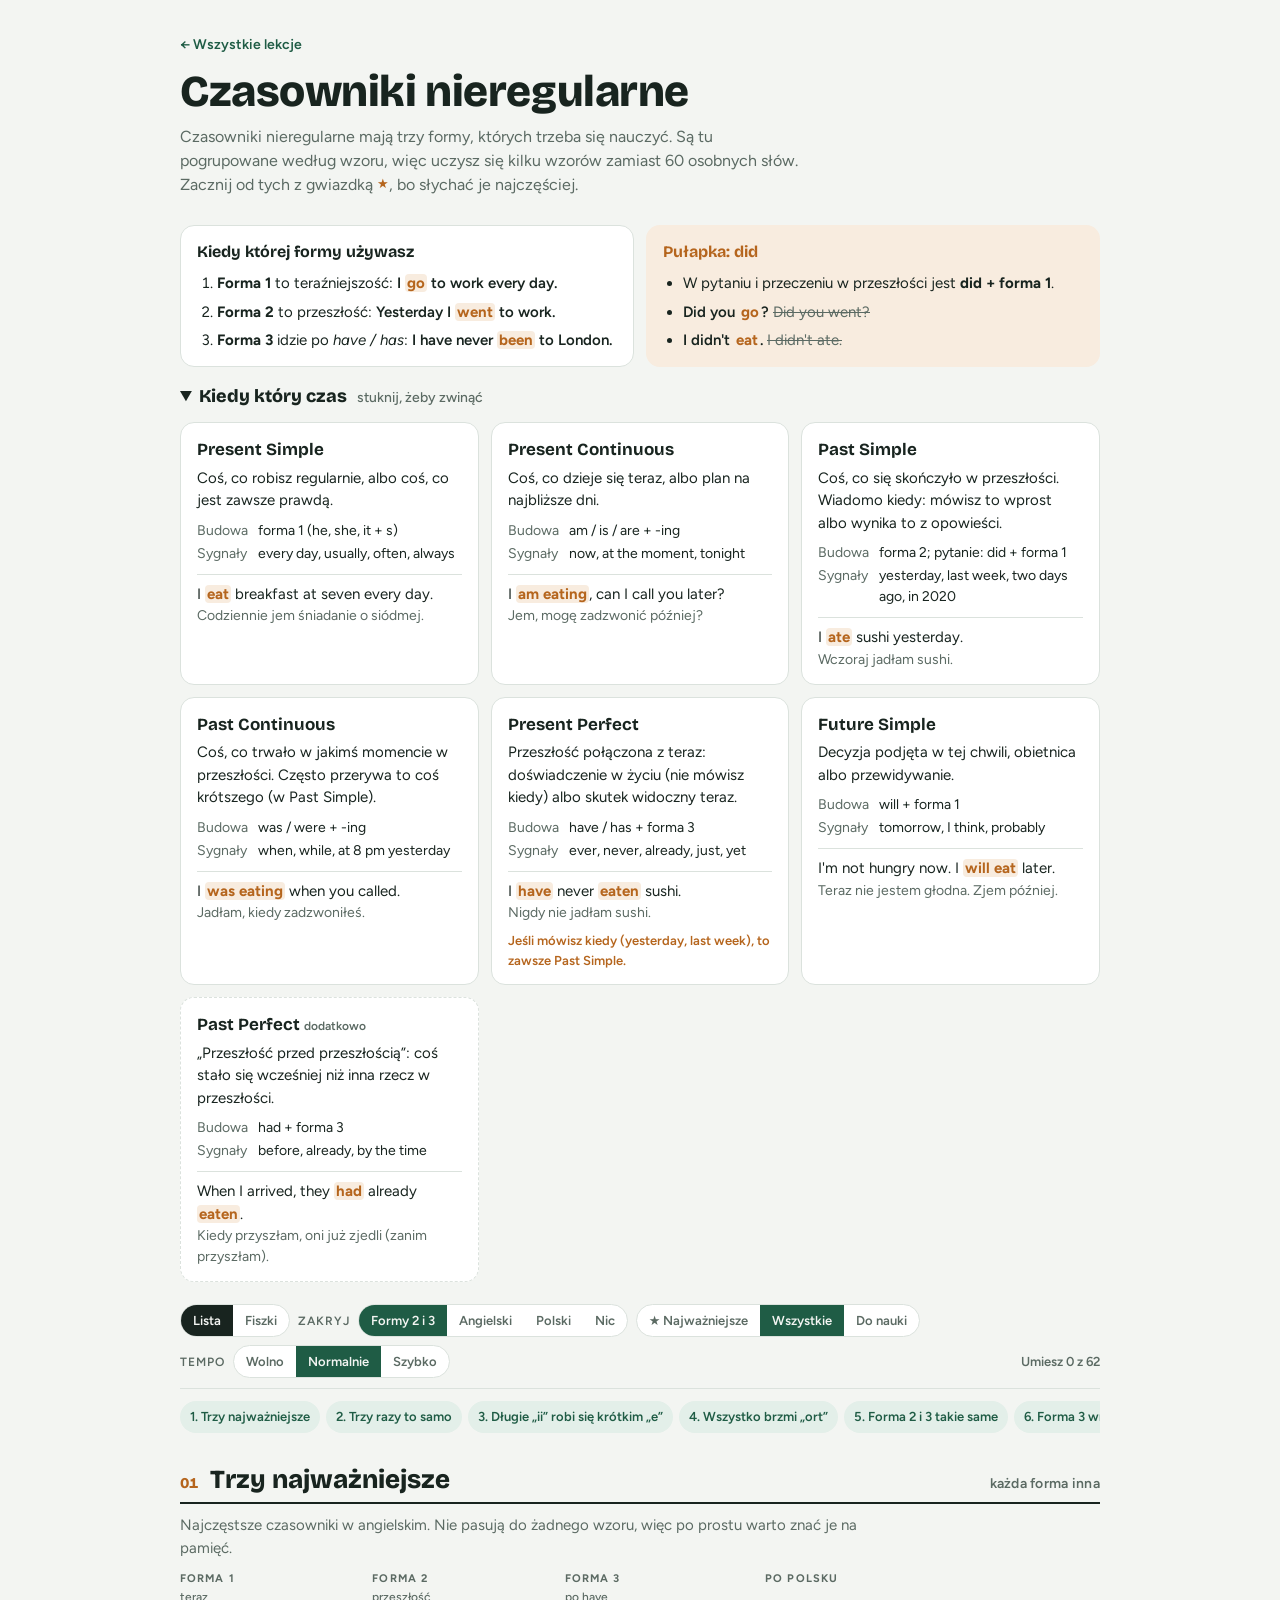
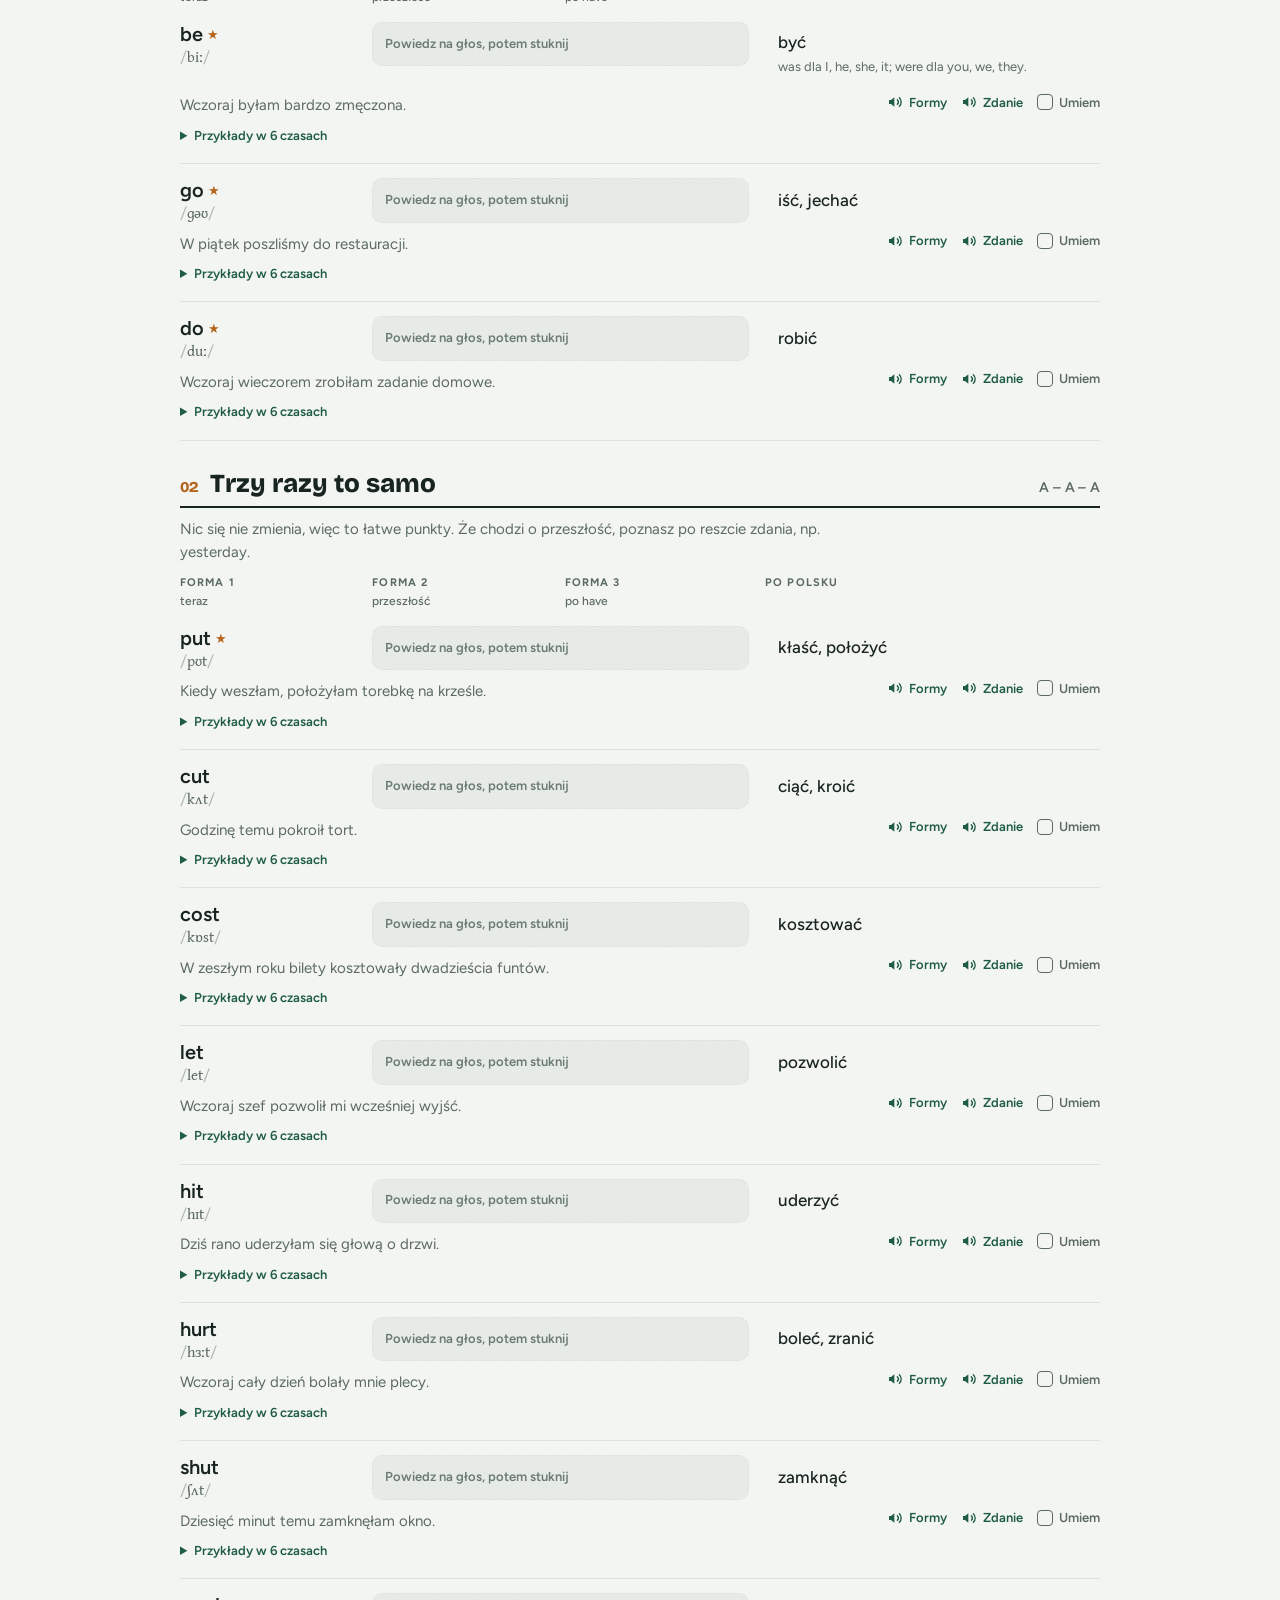
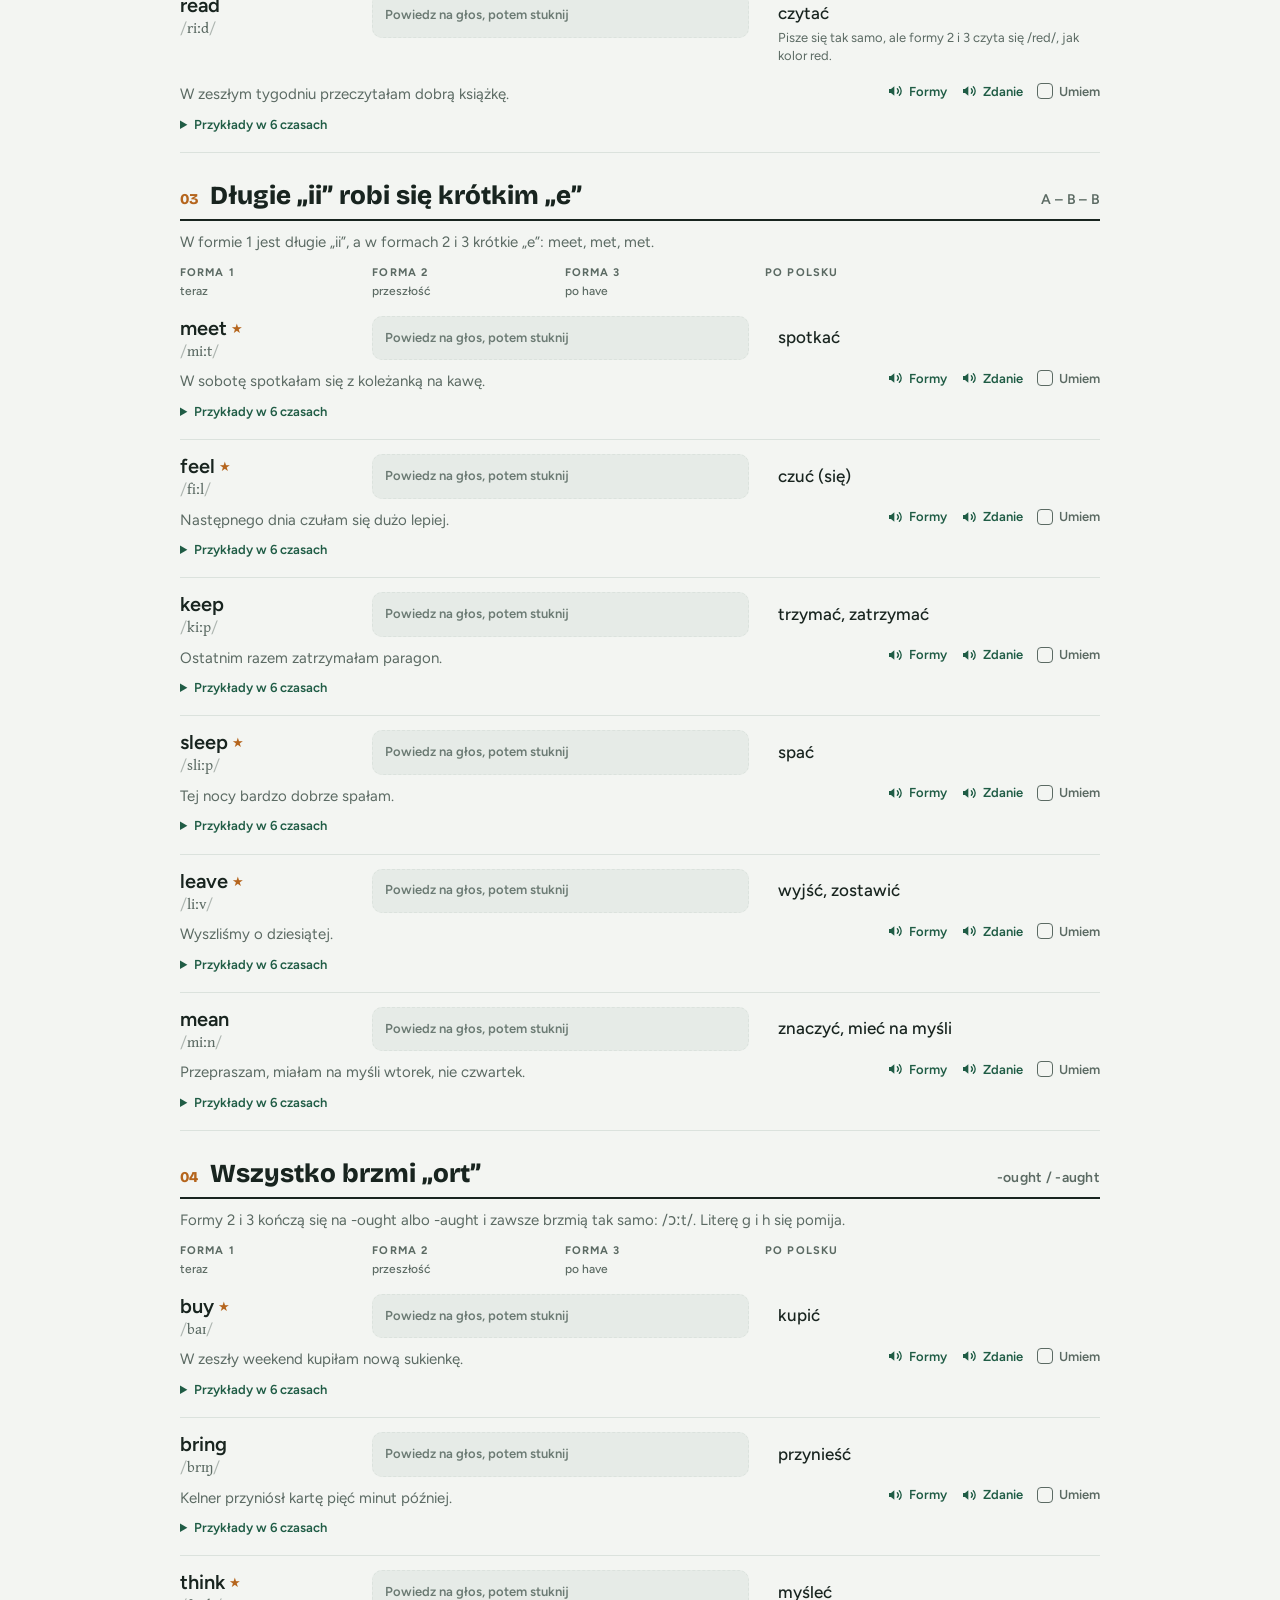
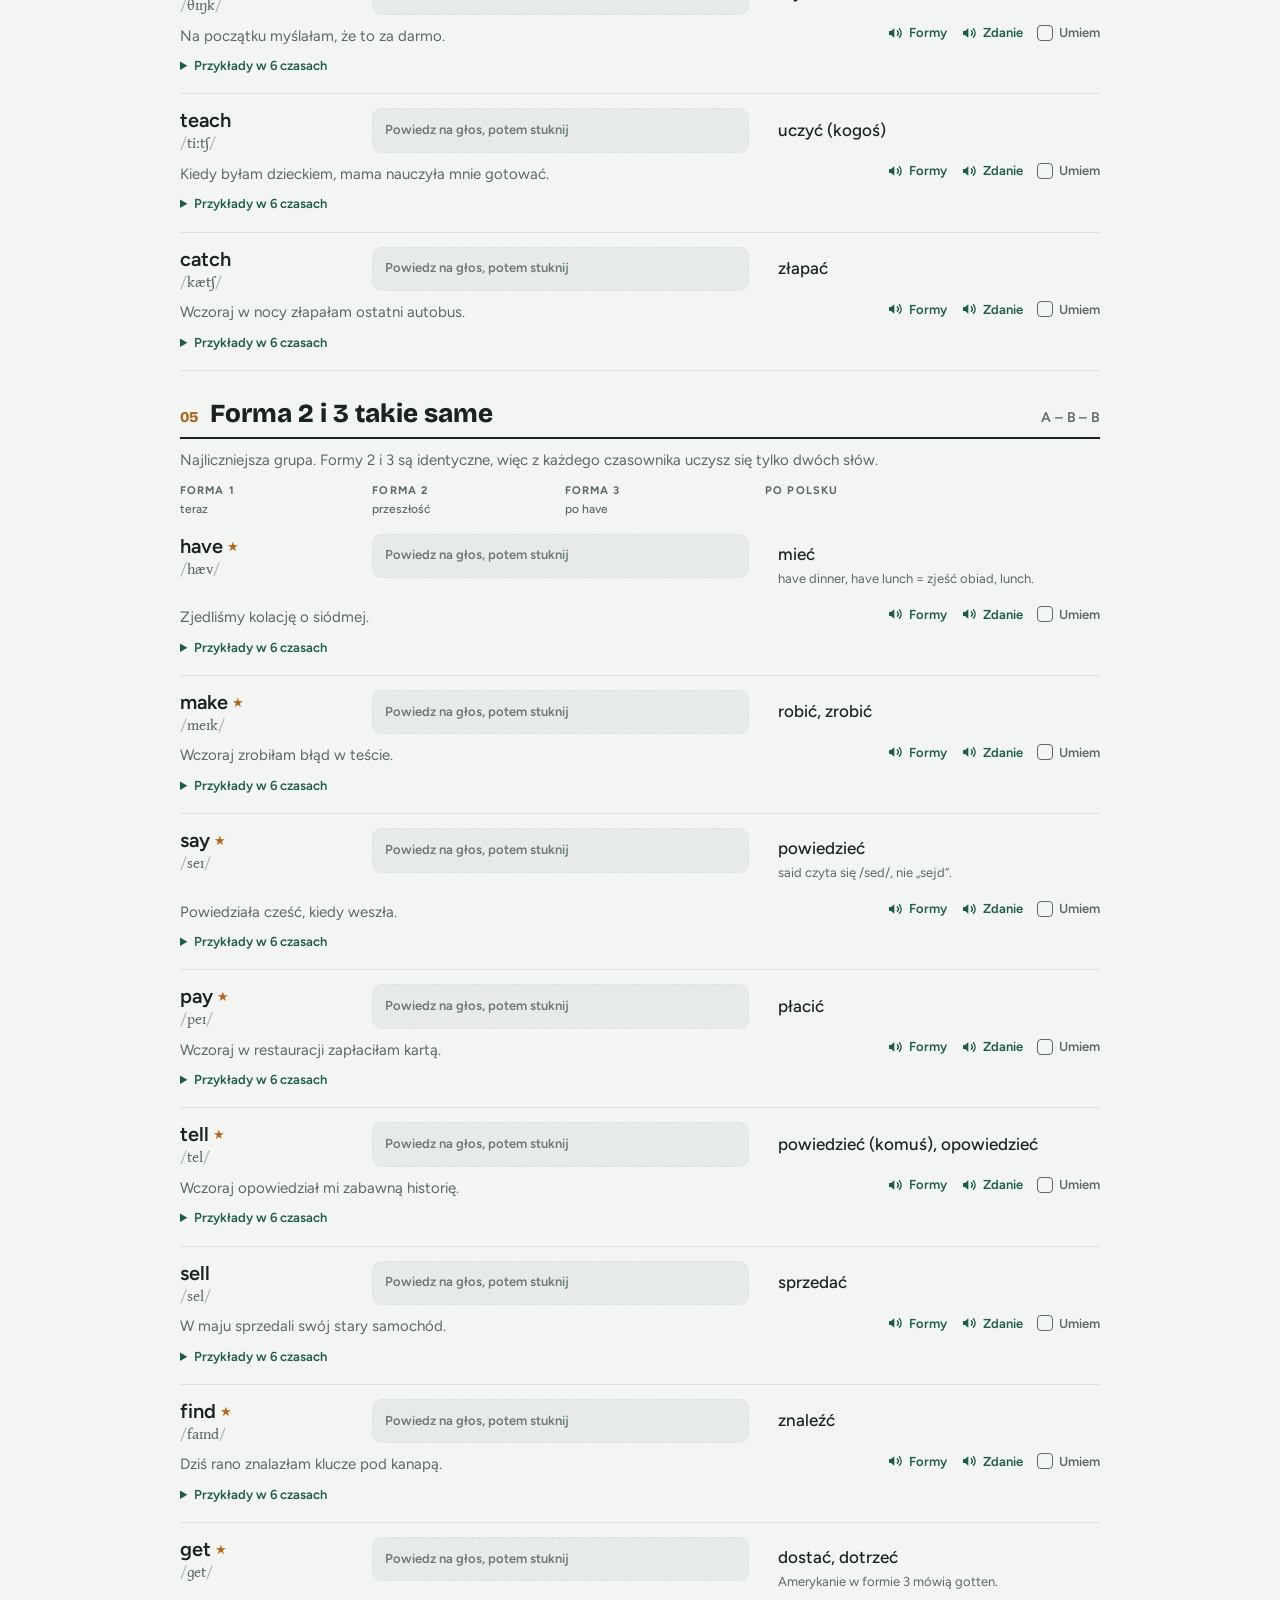
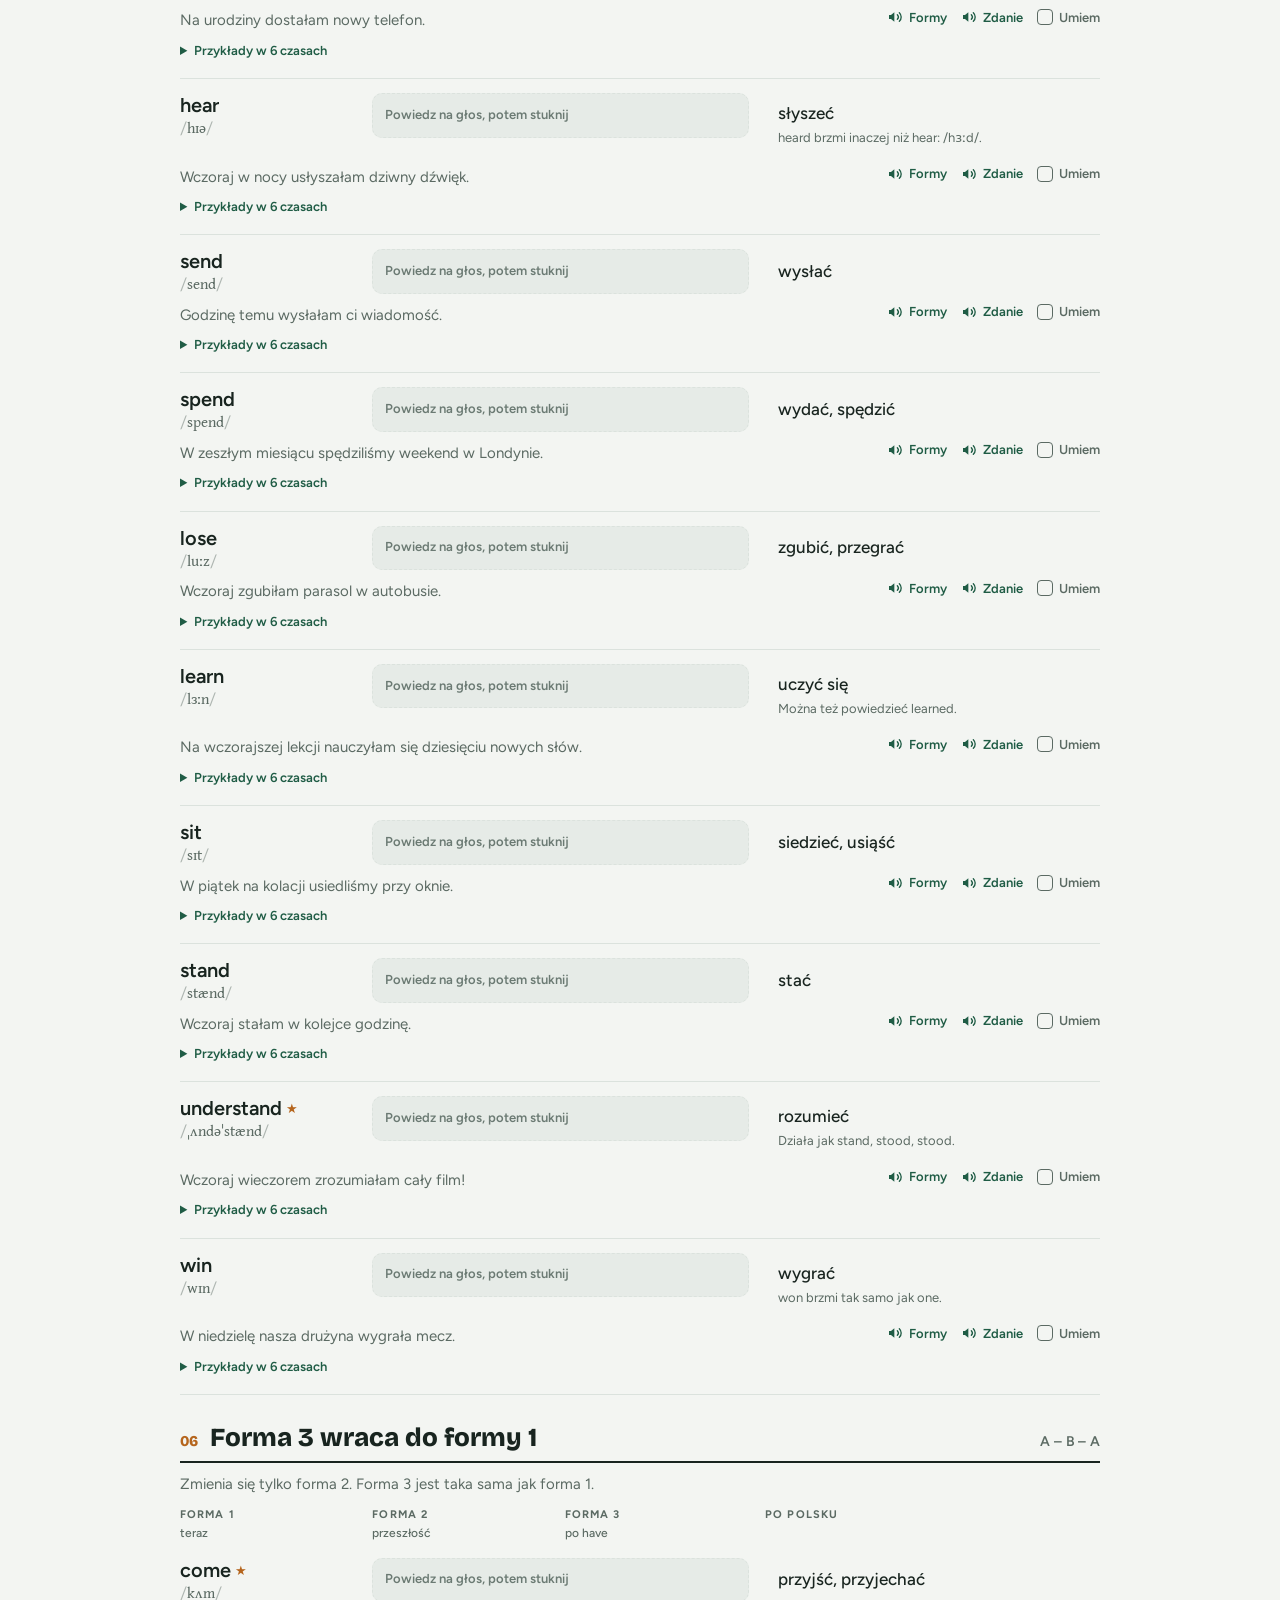
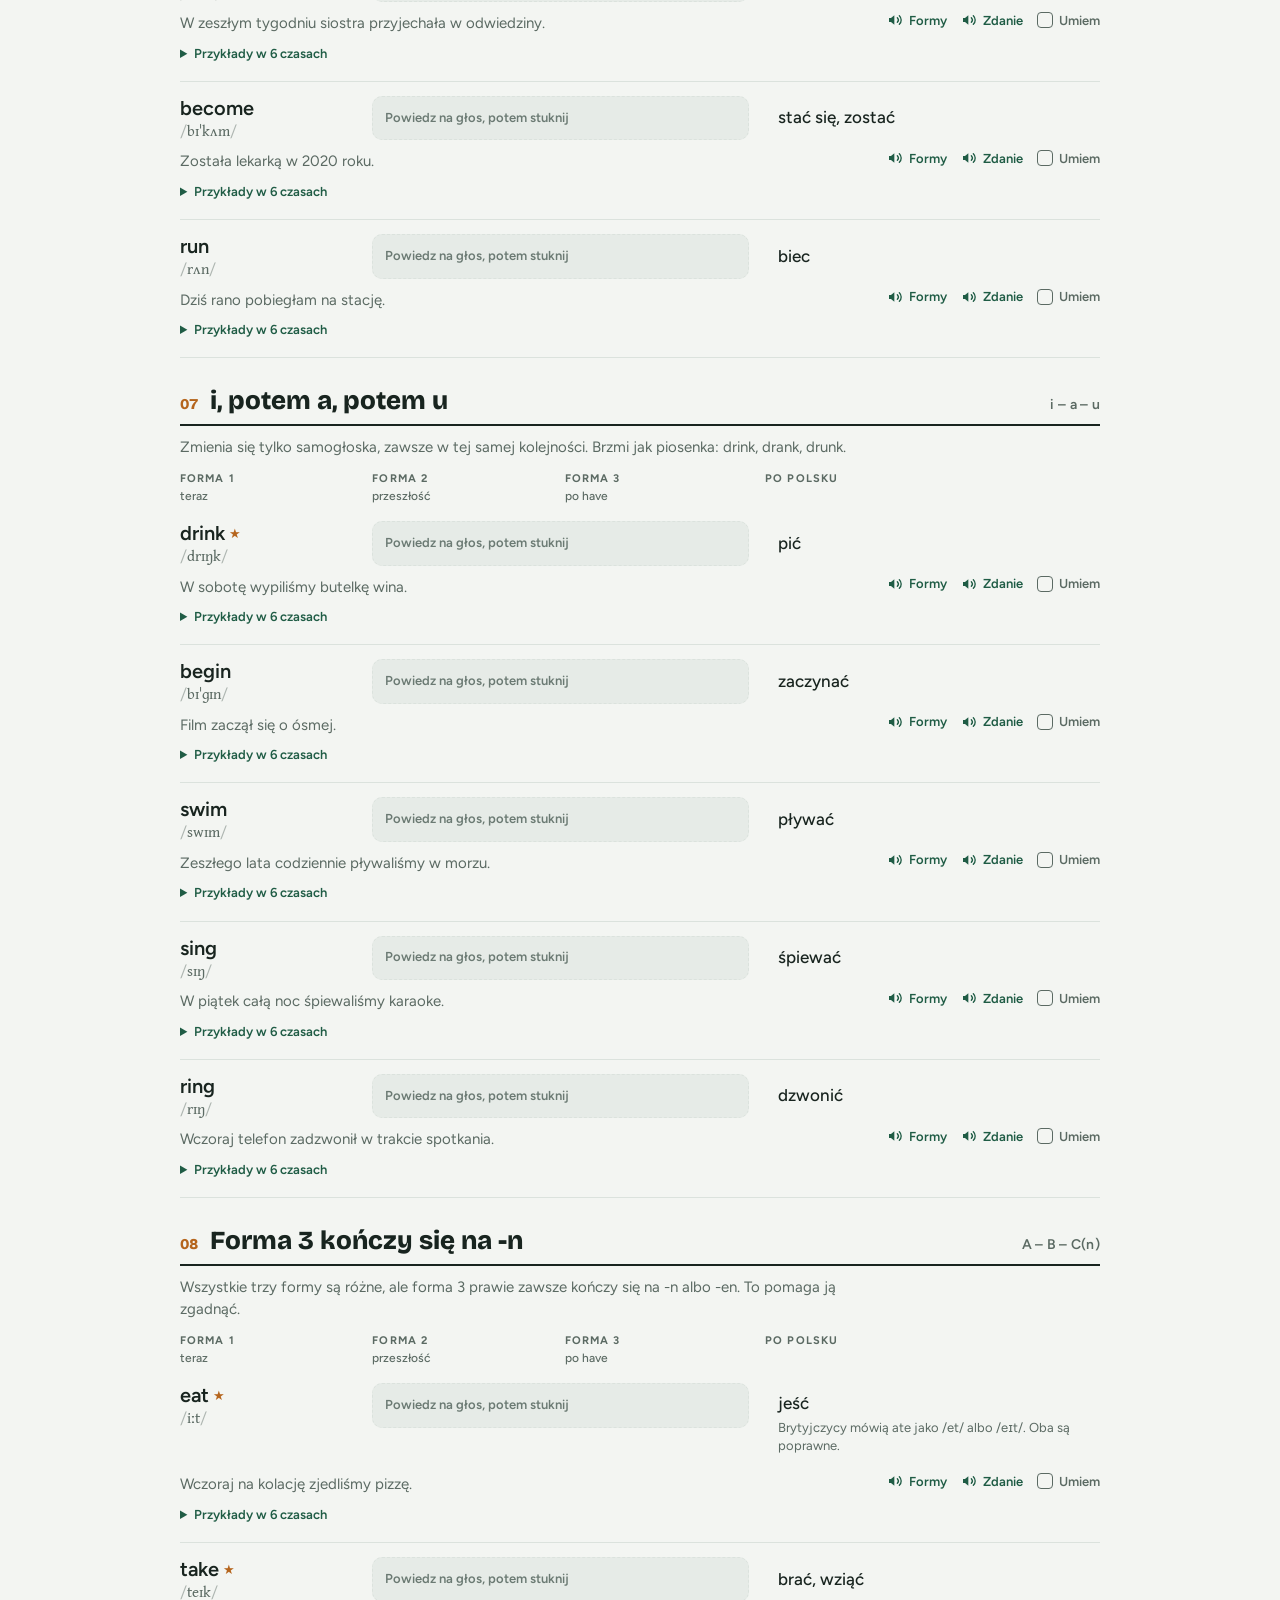
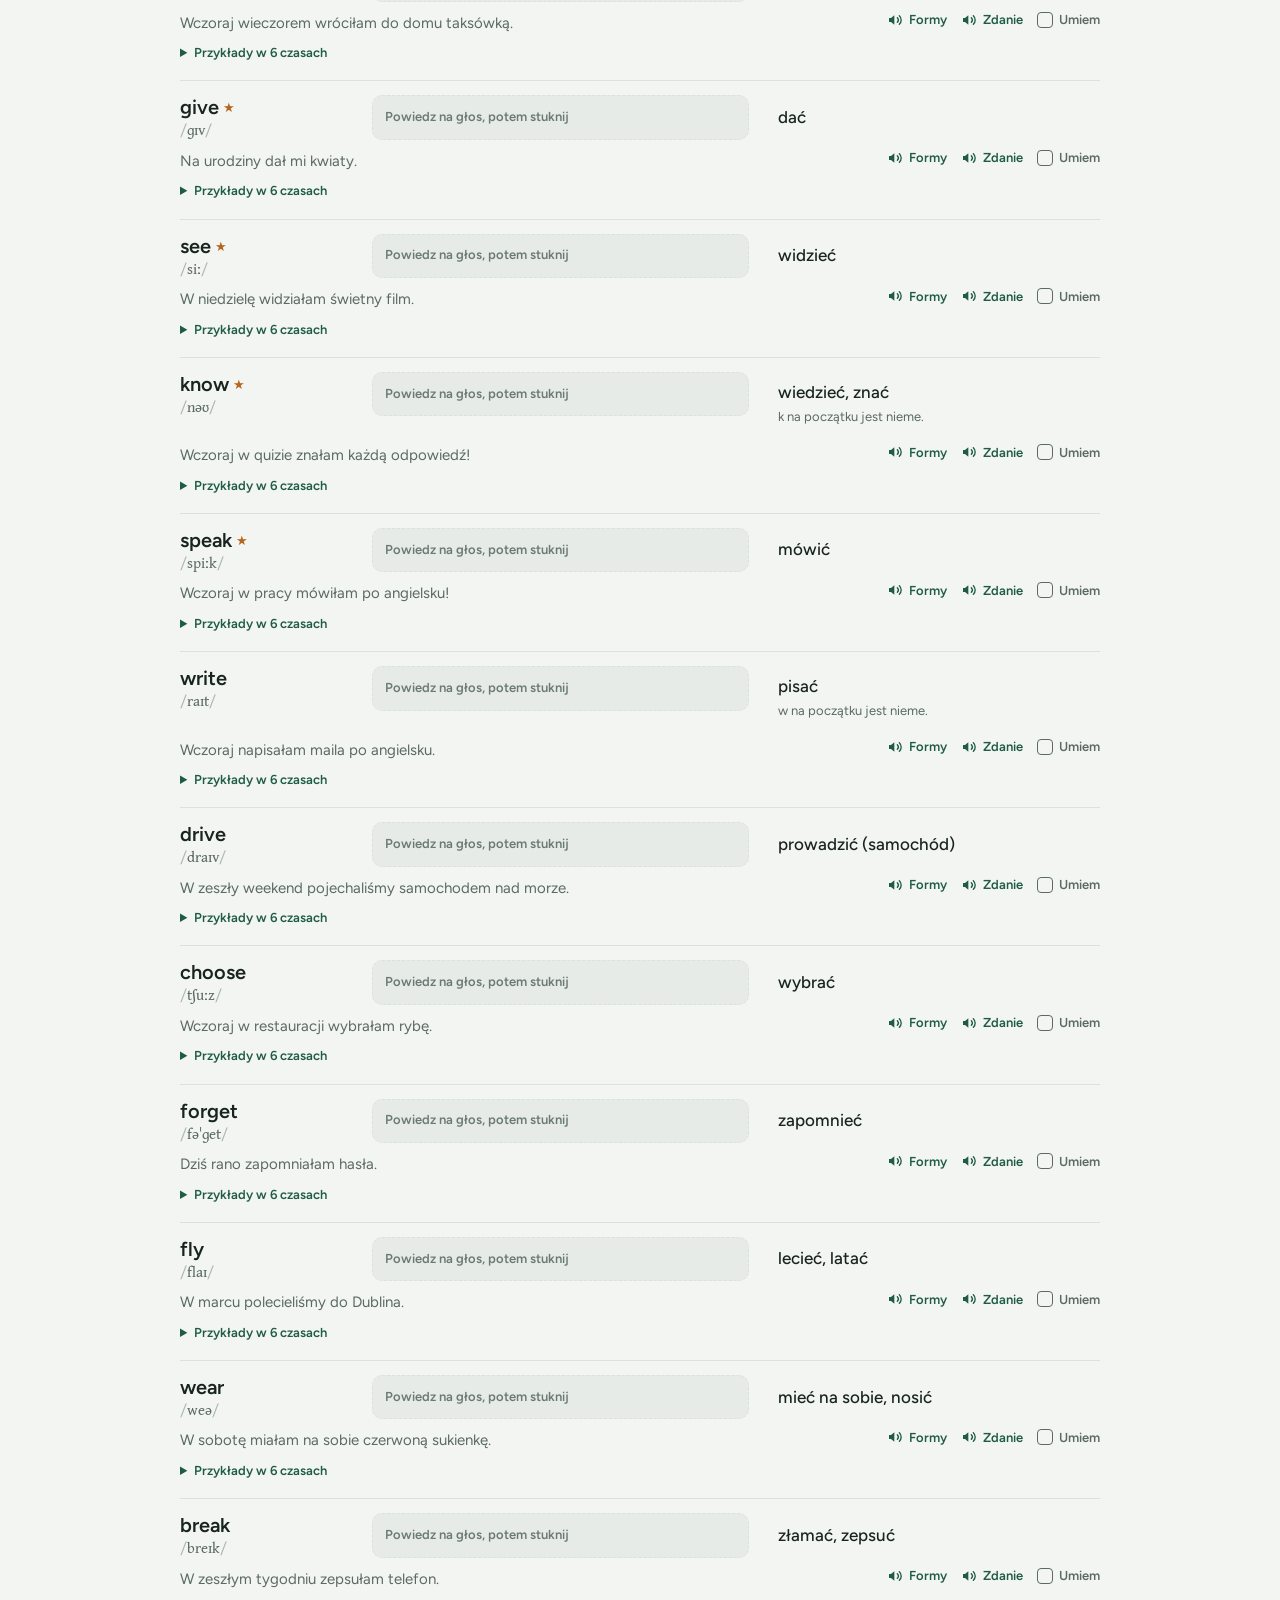
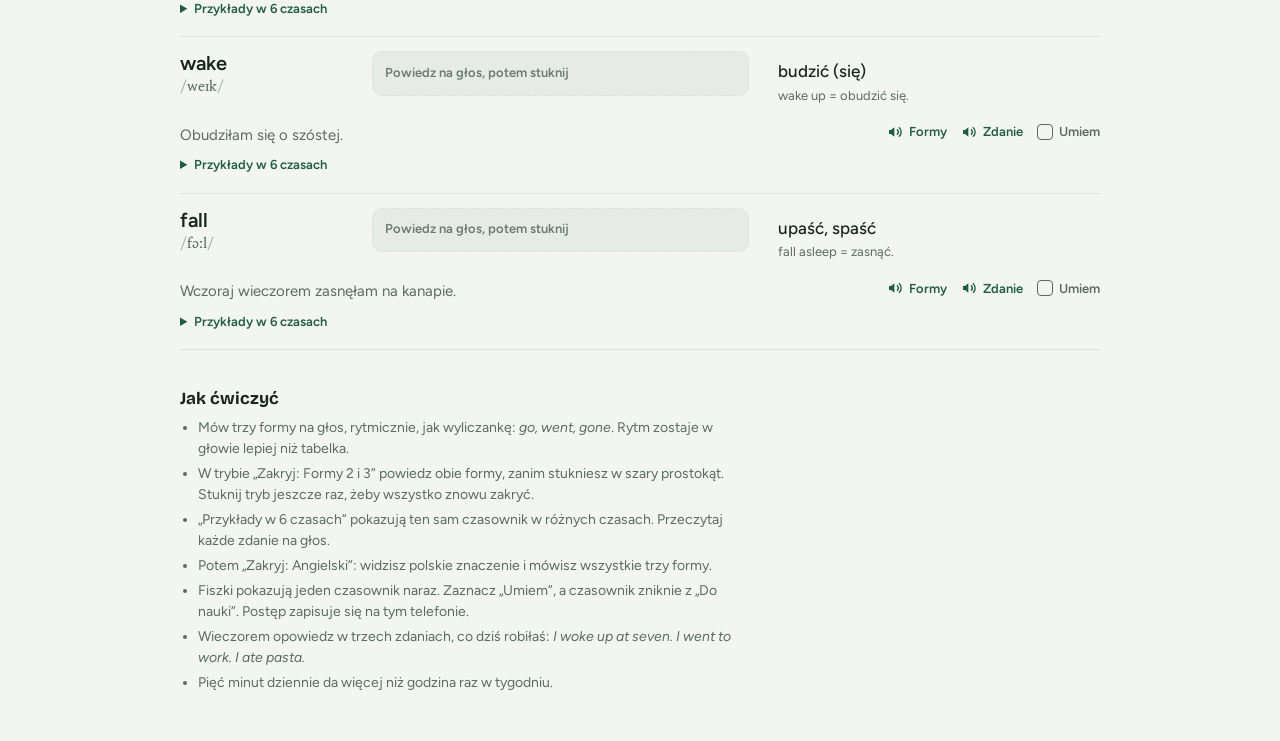
==== commit 7599f831: "Irregular verbs: time words in Past Simple examples, tense guide at the top Co-Authored-By: Claude O" ====
--- a/lessons/czasowniki-nieregularne.html
+++ b/lessons/czasowniki-nieregularne.html
@@ -143,6 +143,22 @@
 .ts .none { color: var(--muted); font-style: italic; font-size: 14px; }
 .ts .say { padding: 0 4px; }
 
+details.guide { margin-top: 12px; }
+details.guide > summary { cursor: pointer; font: 800 18px/1.3 var(--f-display); padding: 6px 0; width: fit-content; }
+details.guide > summary small { font: 500 14px var(--f-body); color: var(--muted); margin-left: 6px; }
+.tense-grid { display: grid; grid-template-columns: repeat(auto-fill, minmax(270px, 1fr)); gap: 12px; margin-top: 8px; }
+.tc { background: var(--surface); border: 1px solid var(--line); border-radius: 14px; padding: 14px 16px; font-size: 15px; }
+.tc.bonus { border-style: dashed; }
+.tc h3 { font-family: var(--f-display); font-size: 17px; margin: 0; }
+.tc .when { margin: 4px 0 8px; }
+.tc dl { margin: 0; display: grid; grid-template-columns: auto 1fr; gap: 2px 10px; font-size: 14px; }
+.tc dt { color: var(--muted); }
+.tc dd { margin: 0; }
+.tc .ex1 { margin: 10px 0 0; padding-top: 8px; border-top: 1px solid var(--line); }
+.tc .ex1 .pl { display: block; color: var(--muted); font-size: 14px; }
+.tc mark { background: var(--amber-soft); color: var(--amber); border-radius: 4px; padding: 0 2px; font-weight: 700; }
+.tc .warn { margin: 8px 0 0; font-size: 13px; color: var(--amber); font-weight: 600; }
+
 /* Flashcards */
 .cards { padding-block: 20px; }
 .card { max-width: 560px; margin: 0 auto; background: var(--surface); border: 1px solid var(--line); border-radius: 20px; padding: 24px 20px; text-align: center; }
@@ -215,6 +231,35 @@
       </ul>
     </div>
   </div>
+
+
+  <details class="guide" open>
+    <summary>Kiedy który czas <small>stuknij, żeby zwinąć</small></summary>
+    <div class="tense-grid">
+      <div class="tc"><h3>Present Simple</h3><p class="when">Coś, co robisz regularnie, albo coś, co jest zawsze prawdą.</p>
+        <dl><dt>Budowa</dt><dd>forma 1 (he, she, it + s)</dd><dt>Sygnały</dt><dd lang="en-GB">every day, usually, often, always</dd></dl>
+        <p class="ex1" lang="en-GB">I <mark>eat</mark> breakfast at seven every day.<span class="pl" lang="pl">Codziennie jem śniadanie o siódmej.</span></p></div>
+      <div class="tc"><h3>Present Continuous</h3><p class="when">Coś, co dzieje się teraz, albo plan na najbliższe dni.</p>
+        <dl><dt>Budowa</dt><dd>am / is / are + -ing</dd><dt>Sygnały</dt><dd lang="en-GB">now, at the moment, tonight</dd></dl>
+        <p class="ex1" lang="en-GB">I <mark>am eating</mark>, can I call you later?<span class="pl" lang="pl">Jem, mogę zadzwonić później?</span></p></div>
+      <div class="tc"><h3>Past Simple</h3><p class="when">Coś, co się skończyło w przeszłości. Wiadomo kiedy: mówisz to wprost albo wynika to z opowieści.</p>
+        <dl><dt>Budowa</dt><dd>forma 2; pytanie: did + forma 1</dd><dt>Sygnały</dt><dd lang="en-GB">yesterday, last week, two days ago, in 2020</dd></dl>
+        <p class="ex1" lang="en-GB">I <mark>ate</mark> sushi yesterday.<span class="pl" lang="pl">Wczoraj jadłam sushi.</span></p></div>
+      <div class="tc"><h3>Past Continuous</h3><p class="when">Coś, co trwało w jakimś momencie w przeszłości. Często przerywa to coś krótszego (w Past Simple).</p>
+        <dl><dt>Budowa</dt><dd>was / were + -ing</dd><dt>Sygnały</dt><dd lang="en-GB">when, while, at 8 pm yesterday</dd></dl>
+        <p class="ex1" lang="en-GB">I <mark>was eating</mark> when you called.<span class="pl" lang="pl">Jadłam, kiedy zadzwoniłeś.</span></p></div>
+      <div class="tc"><h3>Present Perfect</h3><p class="when">Przeszłość połączona z teraz: doświadczenie w życiu (nie mówisz kiedy) albo skutek widoczny teraz.</p>
+        <dl><dt>Budowa</dt><dd>have / has + forma 3</dd><dt>Sygnały</dt><dd lang="en-GB">ever, never, already, just, yet</dd></dl>
+        <p class="ex1" lang="en-GB">I <mark>have</mark> never <mark>eaten</mark> sushi.<span class="pl" lang="pl">Nigdy nie jadłam sushi.</span></p>
+        <p class="warn">Jeśli mówisz kiedy (yesterday, last week), to zawsze Past Simple.</p></div>
+      <div class="tc"><h3>Future Simple</h3><p class="when">Decyzja podjęta w tej chwili, obietnica albo przewidywanie.</p>
+        <dl><dt>Budowa</dt><dd>will + forma 1</dd><dt>Sygnały</dt><dd lang="en-GB">tomorrow, I think, probably</dd></dl>
+        <p class="ex1" lang="en-GB">I'm not hungry now. I <mark>will eat</mark> later.<span class="pl" lang="pl">Teraz nie jestem głodna. Zjem później.</span></p></div>
+      <div class="tc bonus"><h3>Past Perfect <small style="font:600 12px var(--f-body);color:var(--muted)">dodatkowo</small></h3><p class="when">„Przeszłość przed przeszłością”: coś stało się wcześniej niż inna rzecz w przeszłości.</p>
+        <dl><dt>Budowa</dt><dd>had + forma 3</dd><dt>Sygnały</dt><dd lang="en-GB">before, already, by the time</dd></dl>
+        <p class="ex1" lang="en-GB">When I arrived, they <mark>had</mark> already <mark>eaten</mark>.<span class="pl" lang="pl">Kiedy przyszłam, oni już zjedli (zanim przyszłam).</span></p></div>
+    </div>
+  </details>
 
   <div class="bar" role="toolbar" aria-label="Ćwiczenie">
     <div class="seg view" id="view">
@@ -273,80 +318,80 @@
   { pl: "Trzy najważniejsze", pattern: "każda forma inna", tip: "Najczęstsze czasowniki w angielskim. Nie pasują do żadnego wzoru, więc po prostu warto znać je na pamięć.", items: [
     ["be", "was / were", "been", "biː", "wɒz / wɜː", "biːn", "być", "I *was* very tired yesterday.", "Wczoraj byłam bardzo zmęczona.", "was dla I, he, she, it; were dla you, we, they."],
     ["go", "went", "gone", "ɡəʊ", "went", "ɡɒn", "iść, jechać", "We *went* to a restaurant on Friday.", "W piątek poszliśmy do restauracji."],
-    ["do", "did", "done", "duː", "dɪd", "dʌn", "robić", "I *did* my homework.", "Zrobiłam zadanie domowe."],
+    ["do", "did", "done", "duː", "dɪd", "dʌn", "robić", "I *did* my homework last night.", "Wczoraj wieczorem zrobiłam zadanie domowe."],
   ]},
   { pl: "Trzy razy to samo", pattern: "A – A – A", tip: "Nic się nie zmienia, więc to łatwe punkty. Że chodzi o przeszłość, poznasz po reszcie zdania, np. yesterday.", items: [
-    ["put", "put", "put", "pʊt", "pʊt", "pʊt", "kłaść, położyć", "I *put* my bag on the chair.", "Położyłam torebkę na krześle."],
-    ["cut", "cut", "cut", "kʌt", "kʌt", "kʌt", "ciąć, kroić", "He *cut* the cake.", "Pokroił tort."],
-    ["cost", "cost", "cost", "kɒst", "kɒst", "kɒst", "kosztować", "The tickets *cost* twenty pounds.", "Bilety kosztowały dwadzieścia funtów."],
-    ["let", "let", "let", "let", "let", "let", "pozwolić", "My boss *let* me go home early.", "Szef pozwolił mi wcześniej wyjść."],
-    ["hit", "hit", "hit", "hɪt", "hɪt", "hɪt", "uderzyć", "I *hit* my head on the door.", "Uderzyłam się głową o drzwi."],
-    ["hurt", "hurt", "hurt", "hɜːt", "hɜːt", "hɜːt", "boleć, zranić", "My back *hurt* all day.", "Cały dzień bolały mnie plecy."],
-    ["shut", "shut", "shut", "ʃʌt", "ʃʌt", "ʃʌt", "zamknąć", "I *shut* the window.", "Zamknęłam okno."],
+    ["put", "put", "put", "pʊt", "pʊt", "pʊt", "kłaść, położyć", "When I came in, I *put* my bag on the chair.", "Kiedy weszłam, położyłam torebkę na krześle."],
+    ["cut", "cut", "cut", "kʌt", "kʌt", "kʌt", "ciąć, kroić", "He *cut* the cake an hour ago.", "Godzinę temu pokroił tort."],
+    ["cost", "cost", "cost", "kɒst", "kɒst", "kɒst", "kosztować", "The tickets *cost* twenty pounds last year.", "W zeszłym roku bilety kosztowały dwadzieścia funtów."],
+    ["let", "let", "let", "let", "let", "let", "pozwolić", "Yesterday my boss *let* me go home early.", "Wczoraj szef pozwolił mi wcześniej wyjść."],
+    ["hit", "hit", "hit", "hɪt", "hɪt", "hɪt", "uderzyć", "This morning I *hit* my head on the door.", "Dziś rano uderzyłam się głową o drzwi."],
+    ["hurt", "hurt", "hurt", "hɜːt", "hɜːt", "hɜːt", "boleć, zranić", "My back *hurt* all day yesterday.", "Wczoraj cały dzień bolały mnie plecy."],
+    ["shut", "shut", "shut", "ʃʌt", "ʃʌt", "ʃʌt", "zamknąć", "I *shut* the window ten minutes ago.", "Dziesięć minut temu zamknęłam okno."],
     ["read", "read", "read", "riːd", "red", "red", "czytać", "I *read* a good book last week.", "W zeszłym tygodniu przeczytałam dobrą książkę.", "Pisze się tak samo, ale formy 2 i 3 czyta się /red/, jak kolor red."],
   ]},
   { pl: "Długie „ii” robi się krótkim „e”", pattern: "A – B – B", tip: "W formie 1 jest długie „ii”, a w formach 2 i 3 krótkie „e”: meet, met, met.", items: [
-    ["meet", "met", "met", "miːt", "met", "met", "spotkać", "I *met* my friend for coffee.", "Spotkałam się z koleżanką na kawę."],
-    ["feel", "felt", "felt", "fiːl", "felt", "felt", "czuć (się)", "I *felt* much better.", "Czułam się dużo lepiej."],
-    ["keep", "kept", "kept", "kiːp", "kept", "kept", "trzymać, zatrzymać", "I *kept* the receipt.", "Zatrzymałam paragon."],
-    ["sleep", "slept", "slept", "sliːp", "slept", "slept", "spać", "I *slept* very well.", "Bardzo dobrze spałam."],
+    ["meet", "met", "met", "miːt", "met", "met", "spotkać", "On Saturday I *met* my friend for coffee.", "W sobotę spotkałam się z koleżanką na kawę."],
+    ["feel", "felt", "felt", "fiːl", "felt", "felt", "czuć (się)", "I *felt* much better the next day.", "Następnego dnia czułam się dużo lepiej."],
+    ["keep", "kept", "kept", "kiːp", "kept", "kept", "trzymać, zatrzymać", "Last time I *kept* the receipt.", "Ostatnim razem zatrzymałam paragon."],
+    ["sleep", "slept", "slept", "sliːp", "slept", "slept", "spać", "I *slept* very well last night.", "Tej nocy bardzo dobrze spałam."],
     ["leave", "left", "left", "liːv", "left", "left", "wyjść, zostawić", "We *left* at ten.", "Wyszliśmy o dziesiątej."],
-    ["mean", "meant", "meant", "miːn", "ment", "ment", "znaczyć, mieć na myśli", "Sorry, I *meant* Tuesday.", "Przepraszam, miałam na myśli wtorek."],
+    ["mean", "meant", "meant", "miːn", "ment", "ment", "znaczyć, mieć na myśli", "Sorry, I *meant* Tuesday, not Thursday.", "Przepraszam, miałam na myśli wtorek, nie czwartek."],
   ]},
   { pl: "Wszystko brzmi „ort”", pattern: "-ought / -aught", tip: "Formy 2 i 3 kończą się na -ought albo -aught i zawsze brzmią tak samo: /ɔːt/. Literę g i h się pomija.", items: [
-    ["buy", "bought", "bought", "baɪ", "bɔːt", "bɔːt", "kupić", "I *bought* a new dress.", "Kupiłam nową sukienkę."],
-    ["bring", "brought", "brought", "brɪŋ", "brɔːt", "brɔːt", "przynieść", "The waiter *brought* the menu.", "Kelner przyniósł kartę."],
-    ["think", "thought", "thought", "θɪŋk", "θɔːt", "θɔːt", "myśleć", "I *thought* it was free.", "Myślałam, że to za darmo."],
-    ["teach", "taught", "taught", "tiːtʃ", "tɔːt", "tɔːt", "uczyć (kogoś)", "My mum *taught* me to cook.", "Mama nauczyła mnie gotować."],
-    ["catch", "caught", "caught", "kætʃ", "kɔːt", "kɔːt", "złapać", "I *caught* the last bus.", "Złapałam ostatni autobus."],
+    ["buy", "bought", "bought", "baɪ", "bɔːt", "bɔːt", "kupić", "I *bought* a new dress last weekend.", "W zeszły weekend kupiłam nową sukienkę."],
+    ["bring", "brought", "brought", "brɪŋ", "brɔːt", "brɔːt", "przynieść", "The waiter *brought* the menu five minutes later.", "Kelner przyniósł kartę pięć minut później."],
+    ["think", "thought", "thought", "θɪŋk", "θɔːt", "θɔːt", "myśleć", "At first I *thought* it was free.", "Na początku myślałam, że to za darmo."],
+    ["teach", "taught", "taught", "tiːtʃ", "tɔːt", "tɔːt", "uczyć (kogoś)", "When I was a child, my mum *taught* me to cook.", "Kiedy byłam dzieckiem, mama nauczyła mnie gotować."],
+    ["catch", "caught", "caught", "kætʃ", "kɔːt", "kɔːt", "złapać", "Last night I *caught* the last bus.", "Wczoraj w nocy złapałam ostatni autobus."],
   ]},
   { pl: "Forma 2 i 3 takie same", pattern: "A – B – B", tip: "Najliczniejsza grupa. Formy 2 i 3 są identyczne, więc z każdego czasownika uczysz się tylko dwóch słów.", items: [
     ["have", "had", "had", "hæv", "hæd", "hæd", "mieć", "We *had* dinner at seven.", "Zjedliśmy kolację o siódmej.", "have dinner, have lunch = zjeść obiad, lunch."],
-    ["make", "made", "made", "meɪk", "meɪd", "meɪd", "robić, zrobić", "I *made* a mistake.", "Popełniłam błąd."],
-    ["say", "said", "said", "seɪ", "sed", "sed", "powiedzieć", "She *said* hello.", "Powiedziała cześć.", "said czyta się /sed/, nie „sejd”."],
-    ["pay", "paid", "paid", "peɪ", "peɪd", "peɪd", "płacić", "I *paid* by card.", "Zapłaciłam kartą."],
-    ["tell", "told", "told", "tel", "təʊld", "təʊld", "powiedzieć (komuś), opowiedzieć", "He *told* me a funny story.", "Opowiedział mi zabawną historię."],
-    ["sell", "sold", "sold", "sel", "səʊld", "səʊld", "sprzedać", "They *sold* their old car.", "Sprzedali swój stary samochód."],
-    ["find", "found", "found", "faɪnd", "faʊnd", "faʊnd", "znaleźć", "I *found* my keys.", "Znalazłam klucze."],
-    ["get", "got", "got", "ɡet", "ɡɒt", "ɡɒt", "dostać, dotrzeć", "I *got* a new phone.", "Dostałam nowy telefon.", "Amerykanie w formie 3 mówią gotten."],
-    ["hear", "heard", "heard", "hɪə", "hɜːd", "hɜːd", "słyszeć", "I *heard* a strange noise.", "Usłyszałam dziwny dźwięk.", "heard brzmi inaczej niż hear: /hɜːd/."],
-    ["send", "sent", "sent", "send", "sent", "sent", "wysłać", "I *sent* you a message.", "Wysłałam ci wiadomość."],
-    ["spend", "spent", "spent", "spend", "spent", "spent", "wydać, spędzić", "We *spent* the weekend in London.", "Spędziliśmy weekend w Londynie."],
-    ["lose", "lost", "lost", "luːz", "lɒst", "lɒst", "zgubić, przegrać", "I *lost* my umbrella.", "Zgubiłam parasol."],
-    ["learn", "learnt", "learnt", "lɜːn", "lɜːnt", "lɜːnt", "uczyć się", "I *learnt* ten new words.", "Nauczyłam się dziesięciu nowych słów.", "Można też powiedzieć learned."],
-    ["sit", "sat", "sat", "sɪt", "sæt", "sæt", "siedzieć, usiąść", "We *sat* by the window.", "Usiedliśmy przy oknie."],
-    ["stand", "stood", "stood", "stænd", "stʊd", "stʊd", "stać", "I *stood* in the queue for an hour.", "Stałam w kolejce godzinę."],
-    ["understand", "understood", "understood", "ˌʌndəˈstænd", "ˌʌndəˈstʊd", "ˌʌndəˈstʊd", "rozumieć", "I *understood* everything!", "Wszystko zrozumiałam!", "Działa jak stand, stood, stood."],
-    ["win", "won", "won", "wɪn", "wʌn", "wʌn", "wygrać", "Our team *won* the match.", "Nasza drużyna wygrała mecz.", "won brzmi tak samo jak one."],
+    ["make", "made", "made", "meɪk", "meɪd", "meɪd", "robić, zrobić", "I *made* a mistake in my test yesterday.", "Wczoraj zrobiłam błąd w teście."],
+    ["say", "said", "said", "seɪ", "sed", "sed", "powiedzieć", "She *said* hello when she came in.", "Powiedziała cześć, kiedy weszła.", "said czyta się /sed/, nie „sejd”."],
+    ["pay", "paid", "paid", "peɪ", "peɪd", "peɪd", "płacić", "At the restaurant last night I *paid* by card.", "Wczoraj w restauracji zapłaciłam kartą."],
+    ["tell", "told", "told", "tel", "təʊld", "təʊld", "powiedzieć (komuś), opowiedzieć", "Yesterday he *told* me a funny story.", "Wczoraj opowiedział mi zabawną historię."],
+    ["sell", "sold", "sold", "sel", "səʊld", "səʊld", "sprzedać", "They *sold* their old car in May.", "W maju sprzedali swój stary samochód."],
+    ["find", "found", "found", "faɪnd", "faʊnd", "faʊnd", "znaleźć", "This morning I *found* my keys under the sofa.", "Dziś rano znalazłam klucze pod kanapą."],
+    ["get", "got", "got", "ɡet", "ɡɒt", "ɡɒt", "dostać, dotrzeć", "I *got* a new phone for my birthday.", "Na urodziny dostałam nowy telefon.", "Amerykanie w formie 3 mówią gotten."],
+    ["hear", "heard", "heard", "hɪə", "hɜːd", "hɜːd", "słyszeć", "I *heard* a strange noise last night.", "Wczoraj w nocy usłyszałam dziwny dźwięk.", "heard brzmi inaczej niż hear: /hɜːd/."],
+    ["send", "sent", "sent", "send", "sent", "sent", "wysłać", "I *sent* you a message an hour ago.", "Godzinę temu wysłałam ci wiadomość."],
+    ["spend", "spent", "spent", "spend", "spent", "spent", "wydać, spędzić", "Last month we *spent* a weekend in London.", "W zeszłym miesiącu spędziliśmy weekend w Londynie."],
+    ["lose", "lost", "lost", "luːz", "lɒst", "lɒst", "zgubić, przegrać", "Yesterday I *lost* my umbrella on the bus.", "Wczoraj zgubiłam parasol w autobusie."],
+    ["learn", "learnt", "learnt", "lɜːn", "lɜːnt", "lɜːnt", "uczyć się", "In yesterday's lesson I *learnt* ten new words.", "Na wczorajszej lekcji nauczyłam się dziesięciu nowych słów.", "Można też powiedzieć learned."],
+    ["sit", "sat", "sat", "sɪt", "sæt", "sæt", "siedzieć, usiąść", "At dinner on Friday we *sat* by the window.", "W piątek na kolacji usiedliśmy przy oknie."],
+    ["stand", "stood", "stood", "stænd", "stʊd", "stʊd", "stać", "Yesterday I *stood* in the queue for an hour.", "Wczoraj stałam w kolejce godzinę."],
+    ["understand", "understood", "understood", "ˌʌndəˈstænd", "ˌʌndəˈstʊd", "ˌʌndəˈstʊd", "rozumieć", "I *understood* the whole film last night!", "Wczoraj wieczorem zrozumiałam cały film!", "Działa jak stand, stood, stood."],
+    ["win", "won", "won", "wɪn", "wʌn", "wʌn", "wygrać", "Our team *won* the match on Sunday.", "W niedzielę nasza drużyna wygrała mecz.", "won brzmi tak samo jak one."],
   ]},
   { pl: "Forma 3 wraca do formy 1", pattern: "A – B – A", tip: "Zmienia się tylko forma 2. Forma 3 jest taka sama jak forma 1.", items: [
-    ["come", "came", "come", "kʌm", "keɪm", "kʌm", "przyjść, przyjechać", "My sister *came* to visit.", "Siostra przyjechała w odwiedziny."],
-    ["become", "became", "become", "bɪˈkʌm", "bɪˈkeɪm", "bɪˈkʌm", "stać się, zostać", "She *became* a doctor.", "Została lekarką."],
-    ["run", "ran", "run", "rʌn", "ræn", "rʌn", "biec", "I *ran* to the station.", "Pobiegłam na stację."],
+    ["come", "came", "come", "kʌm", "keɪm", "kʌm", "przyjść, przyjechać", "My sister *came* to visit last week.", "W zeszłym tygodniu siostra przyjechała w odwiedziny."],
+    ["become", "became", "become", "bɪˈkʌm", "bɪˈkeɪm", "bɪˈkʌm", "stać się, zostać", "She *became* a doctor in 2020.", "Została lekarką w 2020 roku."],
+    ["run", "ran", "run", "rʌn", "ræn", "rʌn", "biec", "This morning I *ran* to the station.", "Dziś rano pobiegłam na stację."],
   ]},
   { pl: "i, potem a, potem u", pattern: "i – a – u", tip: "Zmienia się tylko samogłoska, zawsze w tej samej kolejności. Brzmi jak piosenka: drink, drank, drunk.", items: [
-    ["drink", "drank", "drunk", "drɪŋk", "dræŋk", "drʌŋk", "pić", "We *drank* a bottle of wine.", "Wypiliśmy butelkę wina."],
+    ["drink", "drank", "drunk", "drɪŋk", "dræŋk", "drʌŋk", "pić", "On Saturday we *drank* a bottle of wine.", "W sobotę wypiliśmy butelkę wina."],
     ["begin", "began", "begun", "bɪˈɡɪn", "bɪˈɡæn", "bɪˈɡʌn", "zaczynać", "The film *began* at eight.", "Film zaczął się o ósmej."],
-    ["swim", "swam", "swum", "swɪm", "swæm", "swʌm", "pływać", "We *swam* in the sea.", "Pływaliśmy w morzu."],
-    ["sing", "sang", "sung", "sɪŋ", "sæŋ", "sʌŋ", "śpiewać", "We *sang* karaoke all night.", "Całą noc śpiewaliśmy karaoke."],
-    ["ring", "rang", "rung", "rɪŋ", "ræŋ", "rʌŋ", "dzwonić", "My phone *rang* during the meeting.", "Telefon zadzwonił w trakcie spotkania."],
+    ["swim", "swam", "swum", "swɪm", "swæm", "swʌm", "pływać", "Last summer we *swam* in the sea every day.", "Zeszłego lata codziennie pływaliśmy w morzu."],
+    ["sing", "sang", "sung", "sɪŋ", "sæŋ", "sʌŋ", "śpiewać", "On Friday we *sang* karaoke all night.", "W piątek całą noc śpiewaliśmy karaoke."],
+    ["ring", "rang", "rung", "rɪŋ", "ræŋ", "rʌŋ", "dzwonić", "My phone *rang* during the meeting yesterday.", "Wczoraj telefon zadzwonił w trakcie spotkania."],
   ]},
   { pl: "Forma 3 kończy się na -n", pattern: "A – B – C(n)", tip: "Wszystkie trzy formy są różne, ale forma 3 prawie zawsze kończy się na -n albo -en. To pomaga ją zgadnąć.", items: [
-    ["eat", "ate", "eaten", "iːt", "et", "ˈiːtn", "jeść", "We *ate* pizza for dinner.", "Na kolację zjedliśmy pizzę.", "Brytyjczycy mówią ate jako /et/ albo /eɪt/. Oba są poprawne."],
-    ["take", "took", "taken", "teɪk", "tʊk", "ˈteɪkən", "brać, wziąć", "I *took* a taxi.", "Wzięłam taksówkę."],
-    ["give", "gave", "given", "ɡɪv", "ɡeɪv", "ˈɡɪvn", "dać", "He *gave* me flowers.", "Dał mi kwiaty."],
-    ["see", "saw", "seen", "siː", "sɔː", "siːn", "widzieć", "I *saw* a great film.", "Widziałam świetny film."],
-    ["know", "knew", "known", "nəʊ", "njuː", "nəʊn", "wiedzieć, znać", "I *knew* the answer.", "Znałam odpowiedź.", "k na początku jest nieme."],
-    ["speak", "spoke", "spoken", "spiːk", "spəʊk", "ˈspəʊkən", "mówić", "I *spoke* English at work today!", "Dziś w pracy mówiłam po angielsku!"],
-    ["write", "wrote", "written", "raɪt", "rəʊt", "ˈrɪtn", "pisać", "I *wrote* an email in English.", "Napisałam maila po angielsku.", "w na początku jest nieme."],
-    ["drive", "drove", "driven", "draɪv", "drəʊv", "ˈdrɪvn", "prowadzić (samochód)", "We *drove* to the seaside.", "Pojechaliśmy samochodem nad morze."],
-    ["choose", "chose", "chosen", "tʃuːz", "tʃəʊz", "ˈtʃəʊzn", "wybrać", "I *chose* the fish.", "Wybrałam rybę."],
-    ["forget", "forgot", "forgotten", "fəˈɡet", "fəˈɡɒt", "fəˈɡɒtn", "zapomnieć", "I *forgot* my password.", "Zapomniałam hasła."],
-    ["fly", "flew", "flown", "flaɪ", "fluː", "fləʊn", "lecieć, latać", "We *flew* to Dublin.", "Polecieliśmy do Dublina."],
-    ["wear", "wore", "worn", "weə", "wɔː", "wɔːn", "mieć na sobie, nosić", "I *wore* my red dress.", "Miałam na sobie czerwoną sukienkę."],
-    ["break", "broke", "broken", "breɪk", "brəʊk", "ˈbrəʊkən", "złamać, zepsuć", "I *broke* my phone.", "Zepsułam telefon."],
+    ["eat", "ate", "eaten", "iːt", "et", "ˈiːtn", "jeść", "Yesterday we *ate* pizza for dinner.", "Wczoraj na kolację zjedliśmy pizzę.", "Brytyjczycy mówią ate jako /et/ albo /eɪt/. Oba są poprawne."],
+    ["take", "took", "taken", "teɪk", "tʊk", "ˈteɪkən", "brać, wziąć", "I *took* a taxi home last night.", "Wczoraj wieczorem wróciłam do domu taksówką."],
+    ["give", "gave", "given", "ɡɪv", "ɡeɪv", "ˈɡɪvn", "dać", "He *gave* me flowers on my birthday.", "Na urodziny dał mi kwiaty."],
+    ["see", "saw", "seen", "siː", "sɔː", "siːn", "widzieć", "I *saw* a great film on Sunday.", "W niedzielę widziałam świetny film."],
+    ["know", "knew", "known", "nəʊ", "njuː", "nəʊn", "wiedzieć, znać", "In the quiz last night I *knew* every answer!", "Wczoraj w quizie znałam każdą odpowiedź!", "k na początku jest nieme."],
+    ["speak", "spoke", "spoken", "spiːk", "spəʊk", "ˈspəʊkən", "mówić", "Yesterday I *spoke* English at work!", "Wczoraj w pracy mówiłam po angielsku!"],
+    ["write", "wrote", "written", "raɪt", "rəʊt", "ˈrɪtn", "pisać", "Yesterday I *wrote* an email in English.", "Wczoraj napisałam maila po angielsku.", "w na początku jest nieme."],
+    ["drive", "drove", "driven", "draɪv", "drəʊv", "ˈdrɪvn", "prowadzić (samochód)", "Last weekend we *drove* to the seaside.", "W zeszły weekend pojechaliśmy samochodem nad morze."],
+    ["choose", "chose", "chosen", "tʃuːz", "tʃəʊz", "ˈtʃəʊzn", "wybrać", "At the restaurant last night I *chose* the fish.", "Wczoraj w restauracji wybrałam rybę."],
+    ["forget", "forgot", "forgotten", "fəˈɡet", "fəˈɡɒt", "fəˈɡɒtn", "zapomnieć", "This morning I *forgot* my password.", "Dziś rano zapomniałam hasła."],
+    ["fly", "flew", "flown", "flaɪ", "fluː", "fləʊn", "lecieć, latać", "In March we *flew* to Dublin.", "W marcu polecieliśmy do Dublina."],
+    ["wear", "wore", "worn", "weə", "wɔː", "wɔːn", "mieć na sobie, nosić", "On Saturday I *wore* my red dress.", "W sobotę miałam na sobie czerwoną sukienkę."],
+    ["break", "broke", "broken", "breɪk", "brəʊk", "ˈbrəʊkən", "złamać, zepsuć", "I *broke* my phone last week.", "W zeszłym tygodniu zepsułam telefon."],
     ["wake", "woke", "woken", "weɪk", "wəʊk", "ˈwəʊkən", "budzić (się)", "I *woke* up at six.", "Obudziłam się o szóstej.", "wake up = obudzić się."],
-    ["fall", "fell", "fallen", "fɔːl", "fel", "ˈfɔːlən", "upaść, spaść", "I *fell* asleep on the sofa.", "Zasnęłam na kanapie.", "fall asleep = zasnąć."],
+    ["fall", "fell", "fallen", "fɔːl", "fel", "ˈfɔːlən", "upaść, spaść", "Last night I *fell* asleep on the sofa.", "Wczoraj wieczorem zasnęłam na kanapie.", "fall asleep = zasnąć."],
   ]},
 ];
 // The everyday core to learn first.
@@ -428,10 +473,10 @@
 const TENSE_INFO = [
   ["Present Simple", "zwykle, regularnie"],
   ["Present Continuous", "teraz, w tej chwili"],
-  ["Past Simple", "skończone w przeszłości"],
+  ["Past Simple", "skończone, wiadomo kiedy"],
   ["Past Continuous", "trwało w przeszłości"],
-  ["Present Perfect", "have + forma 3"],
-  ["Future Simple", "will + forma 1"],
+  ["Present Perfect", "doświadczenie, skutek teraz"],
+  ["Future Simple", "decyzja, obietnica, przyszłość"],
 ];
 
 const VERBS = GROUPS.flatMap((g, gi) => g.items.map(([base, past, pp, ib, ip, ipp, pl, exEn, exPl, note]) =>
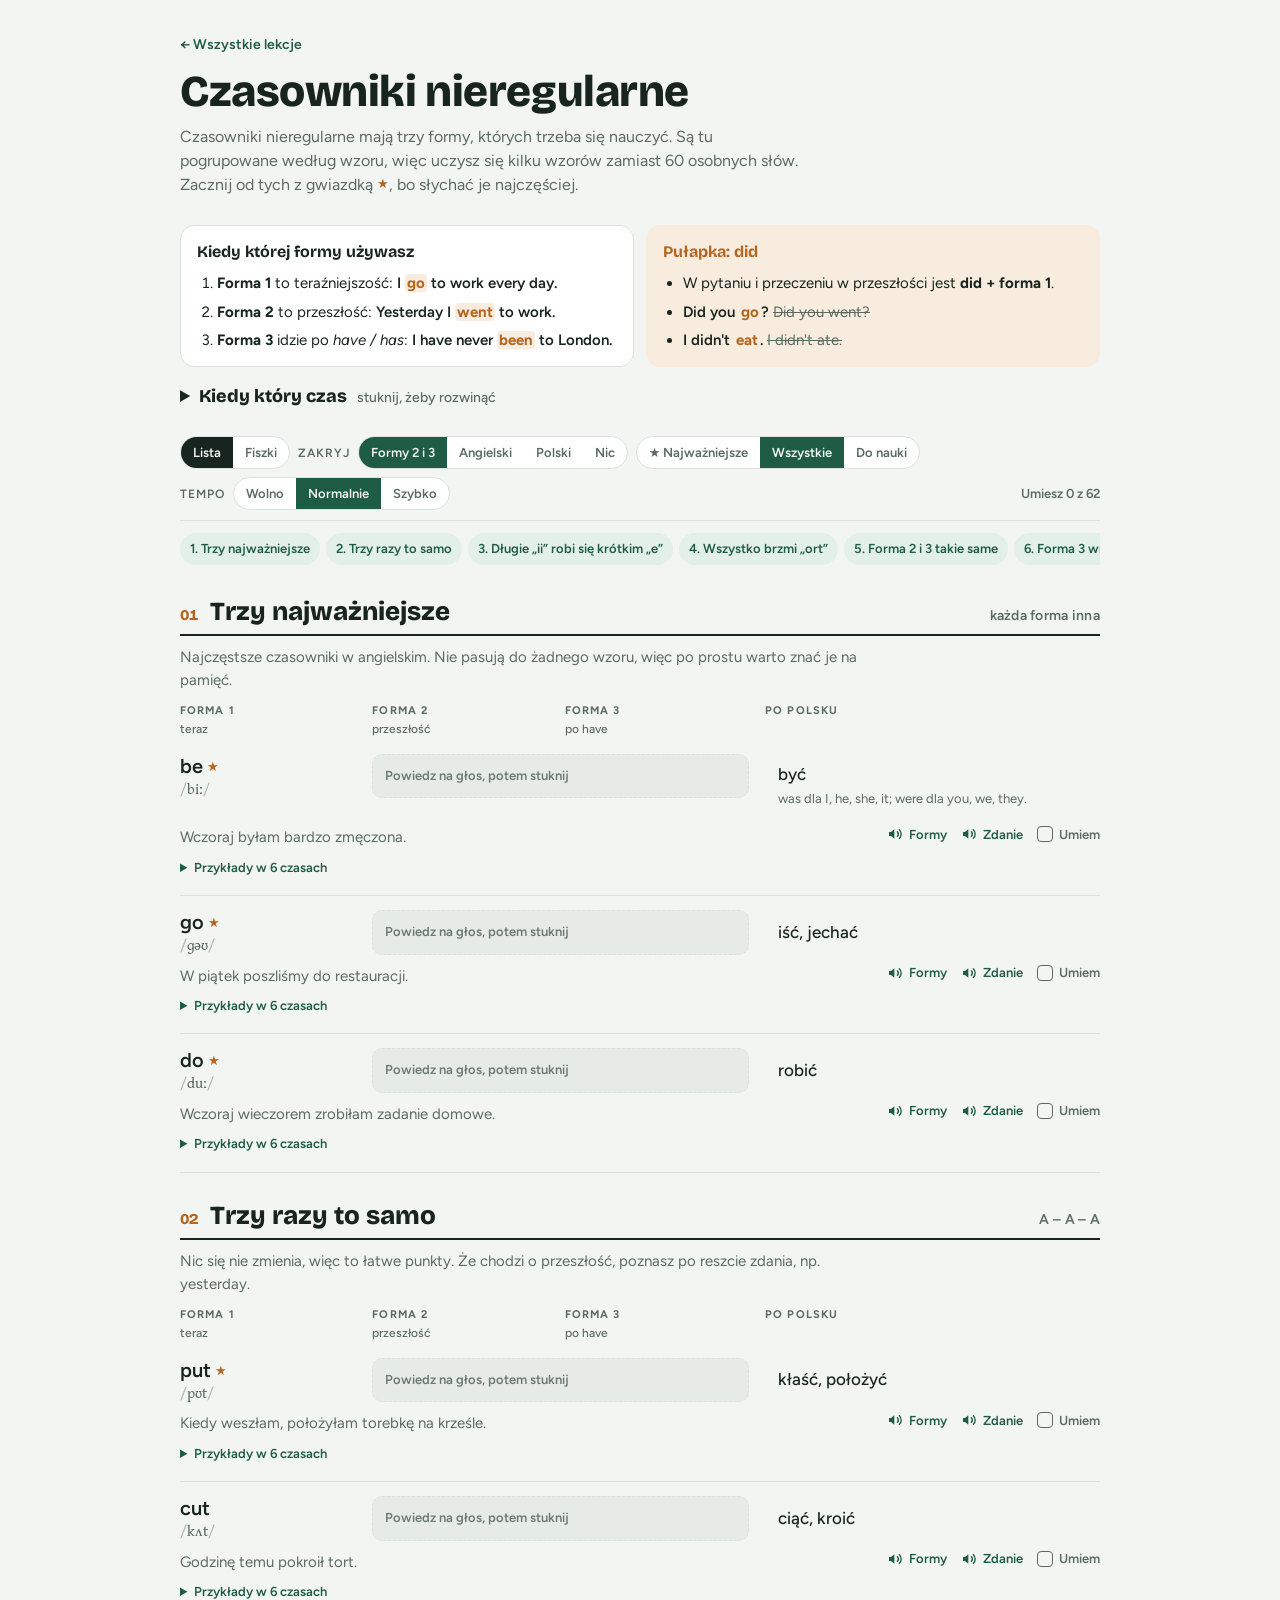
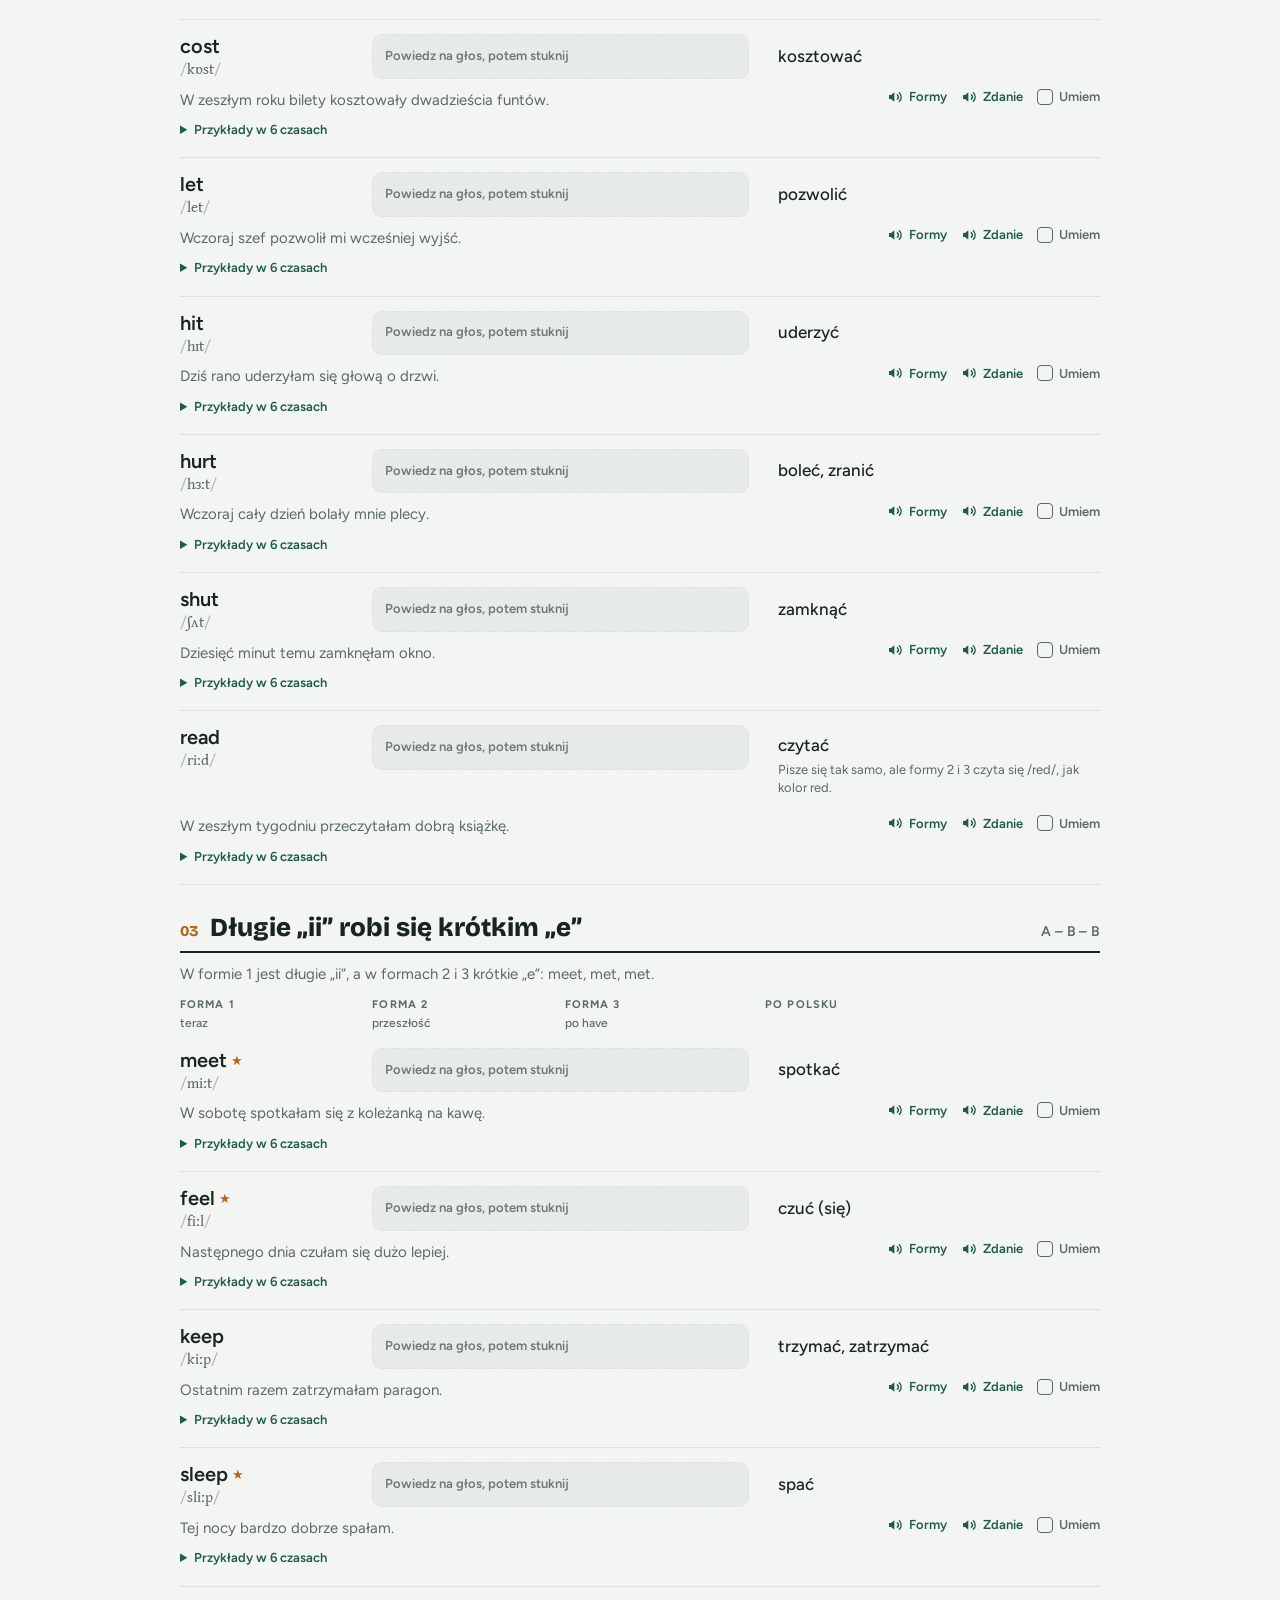
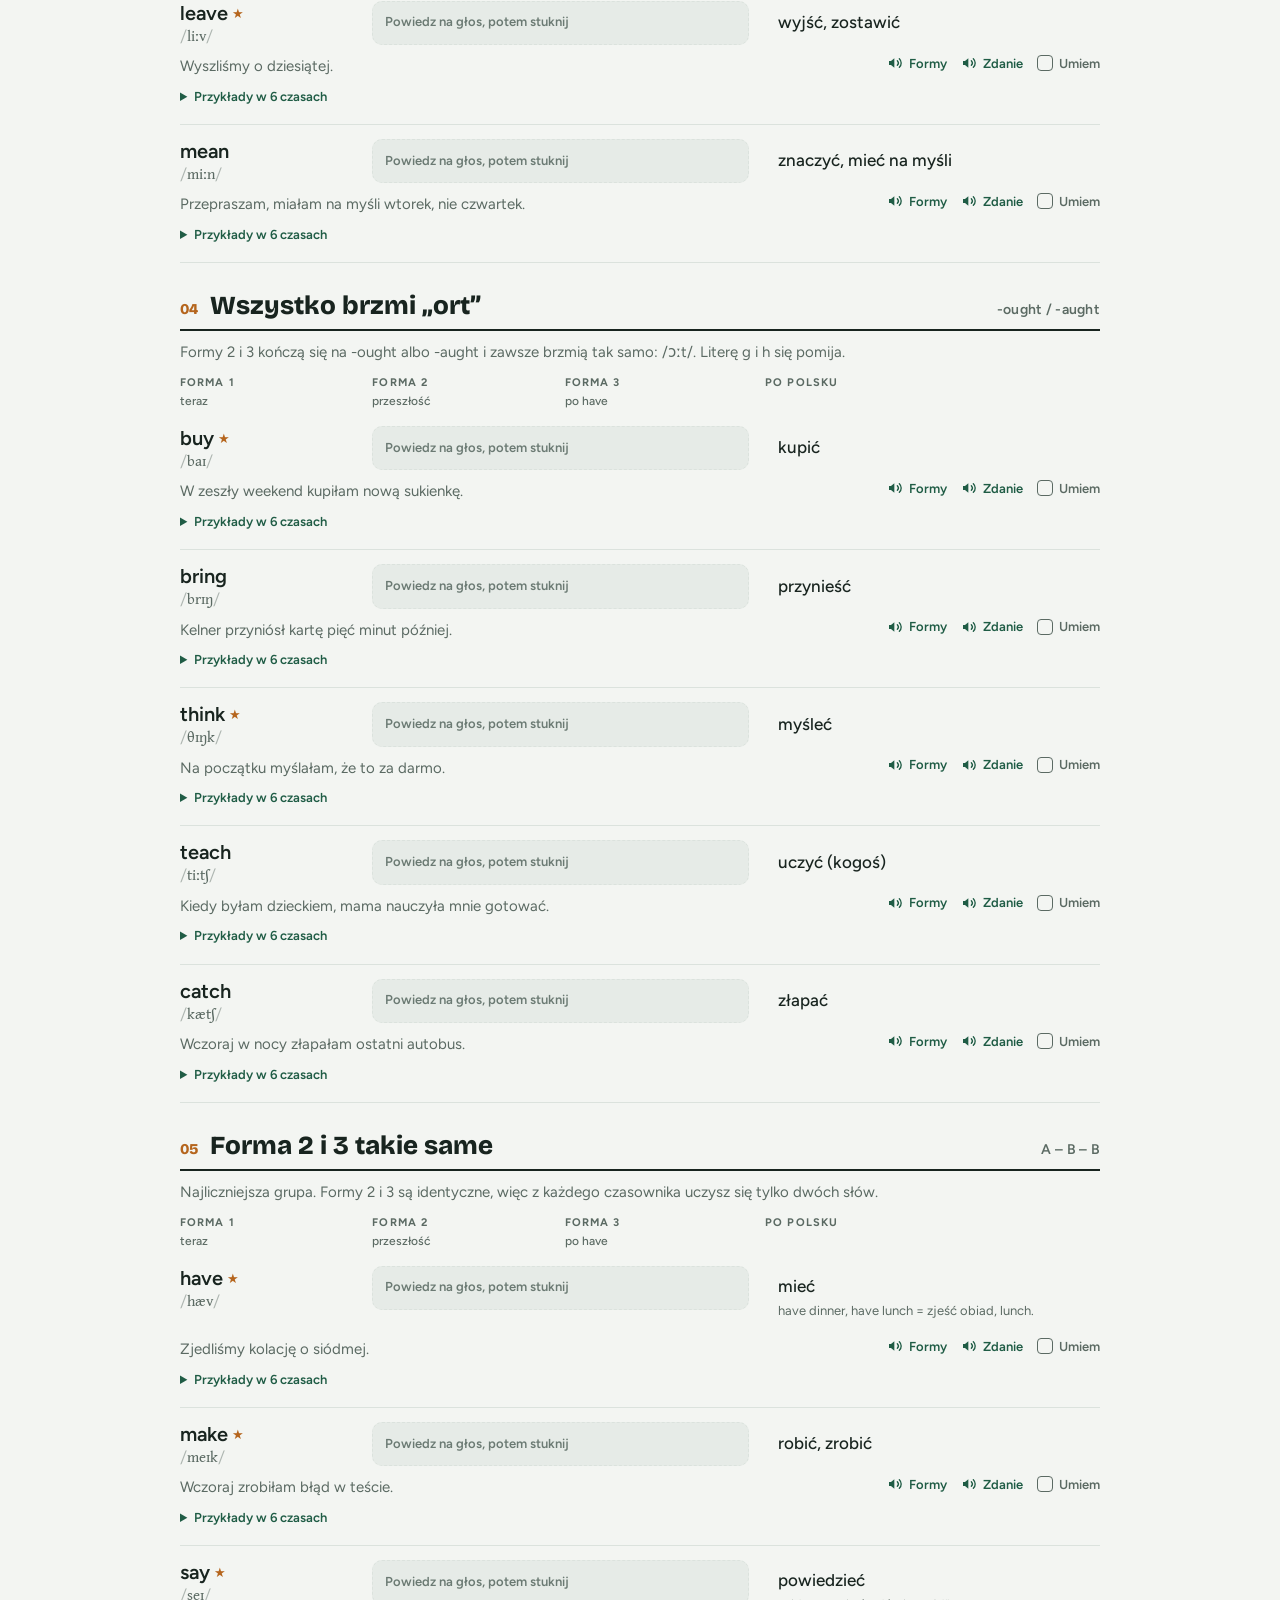
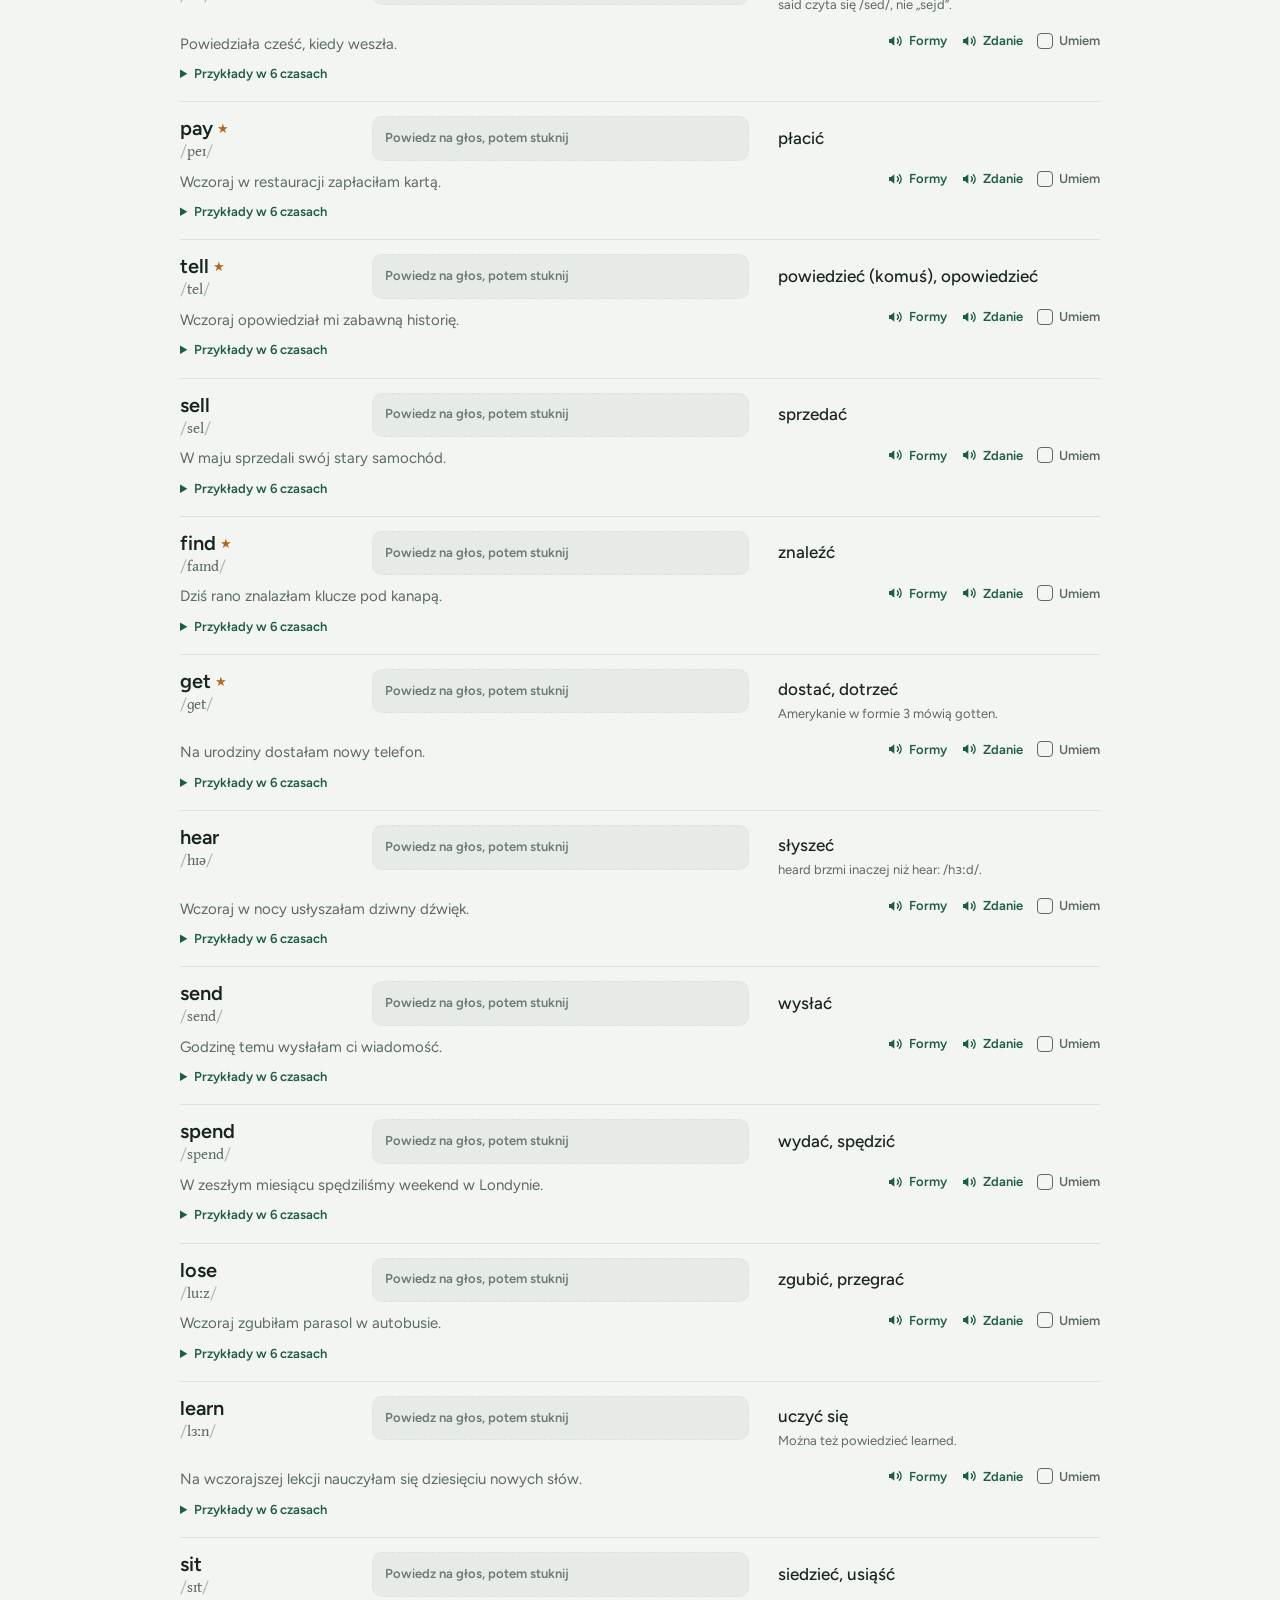
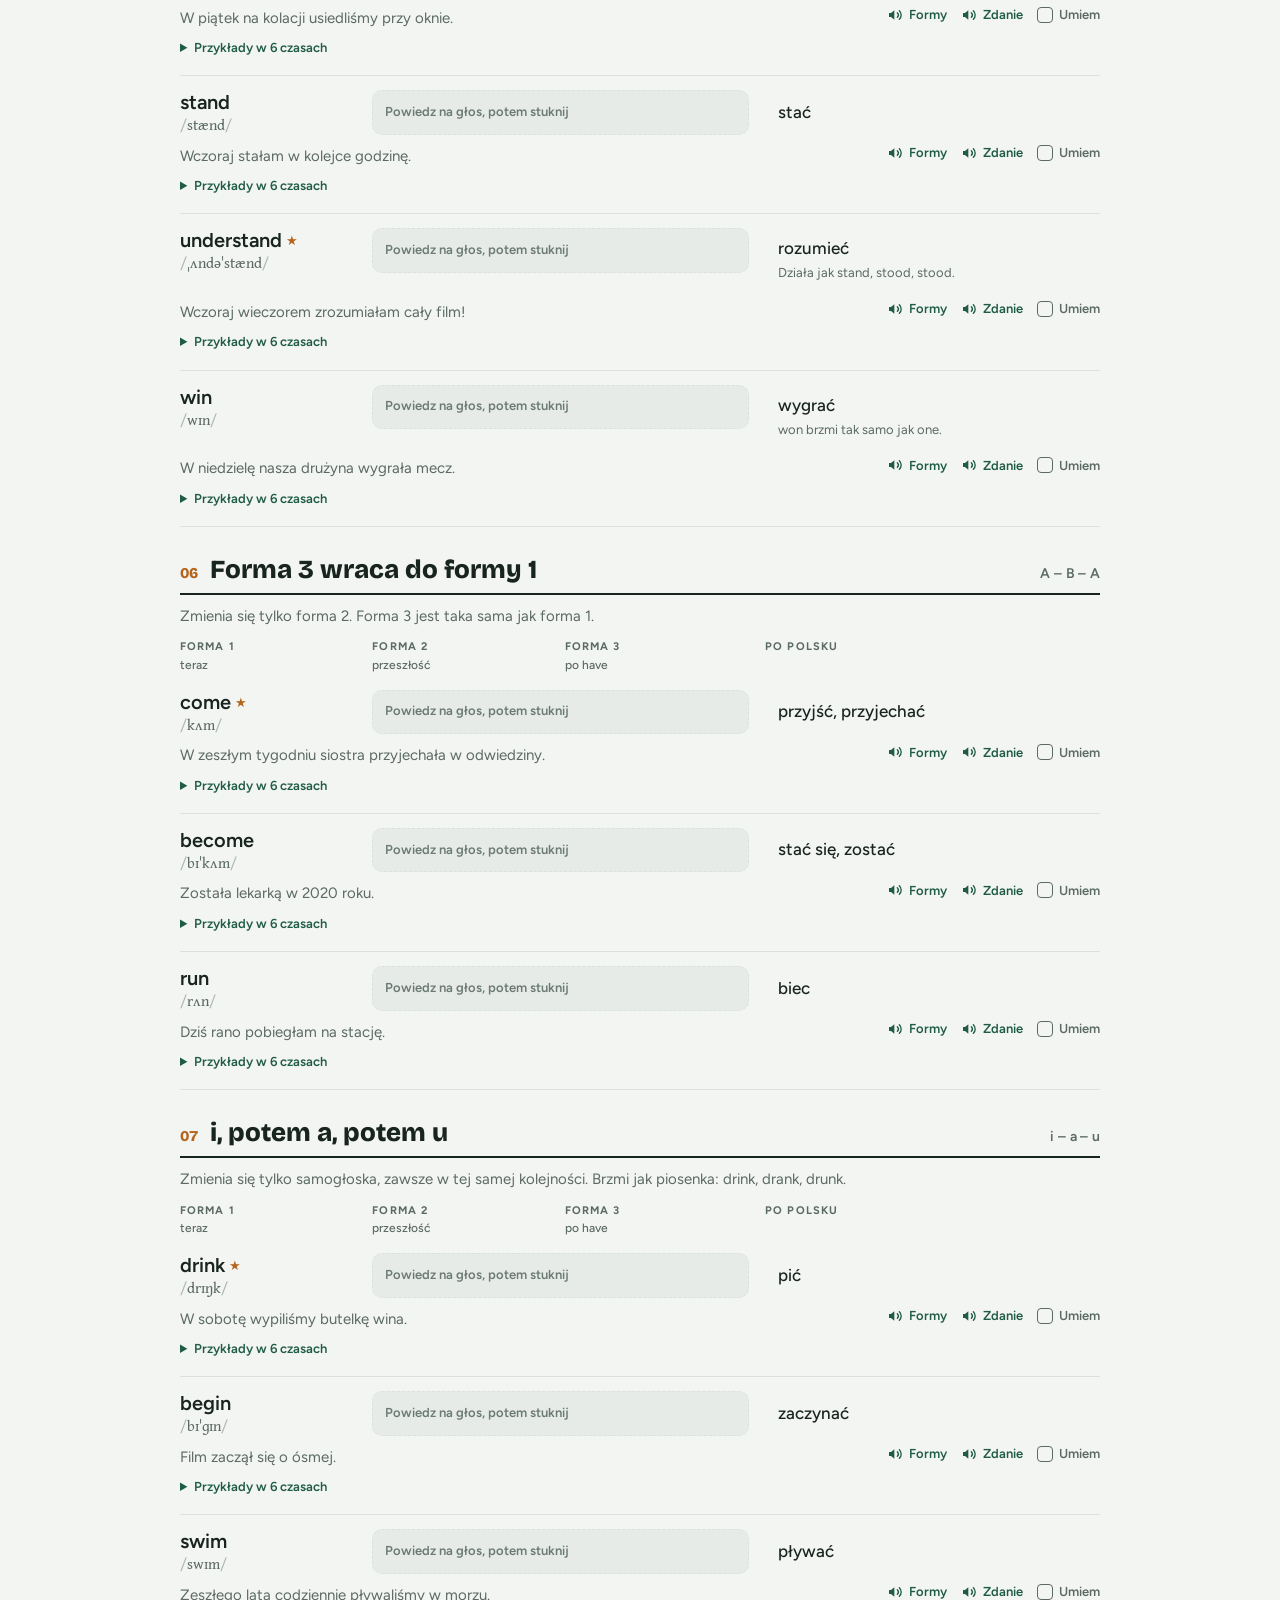
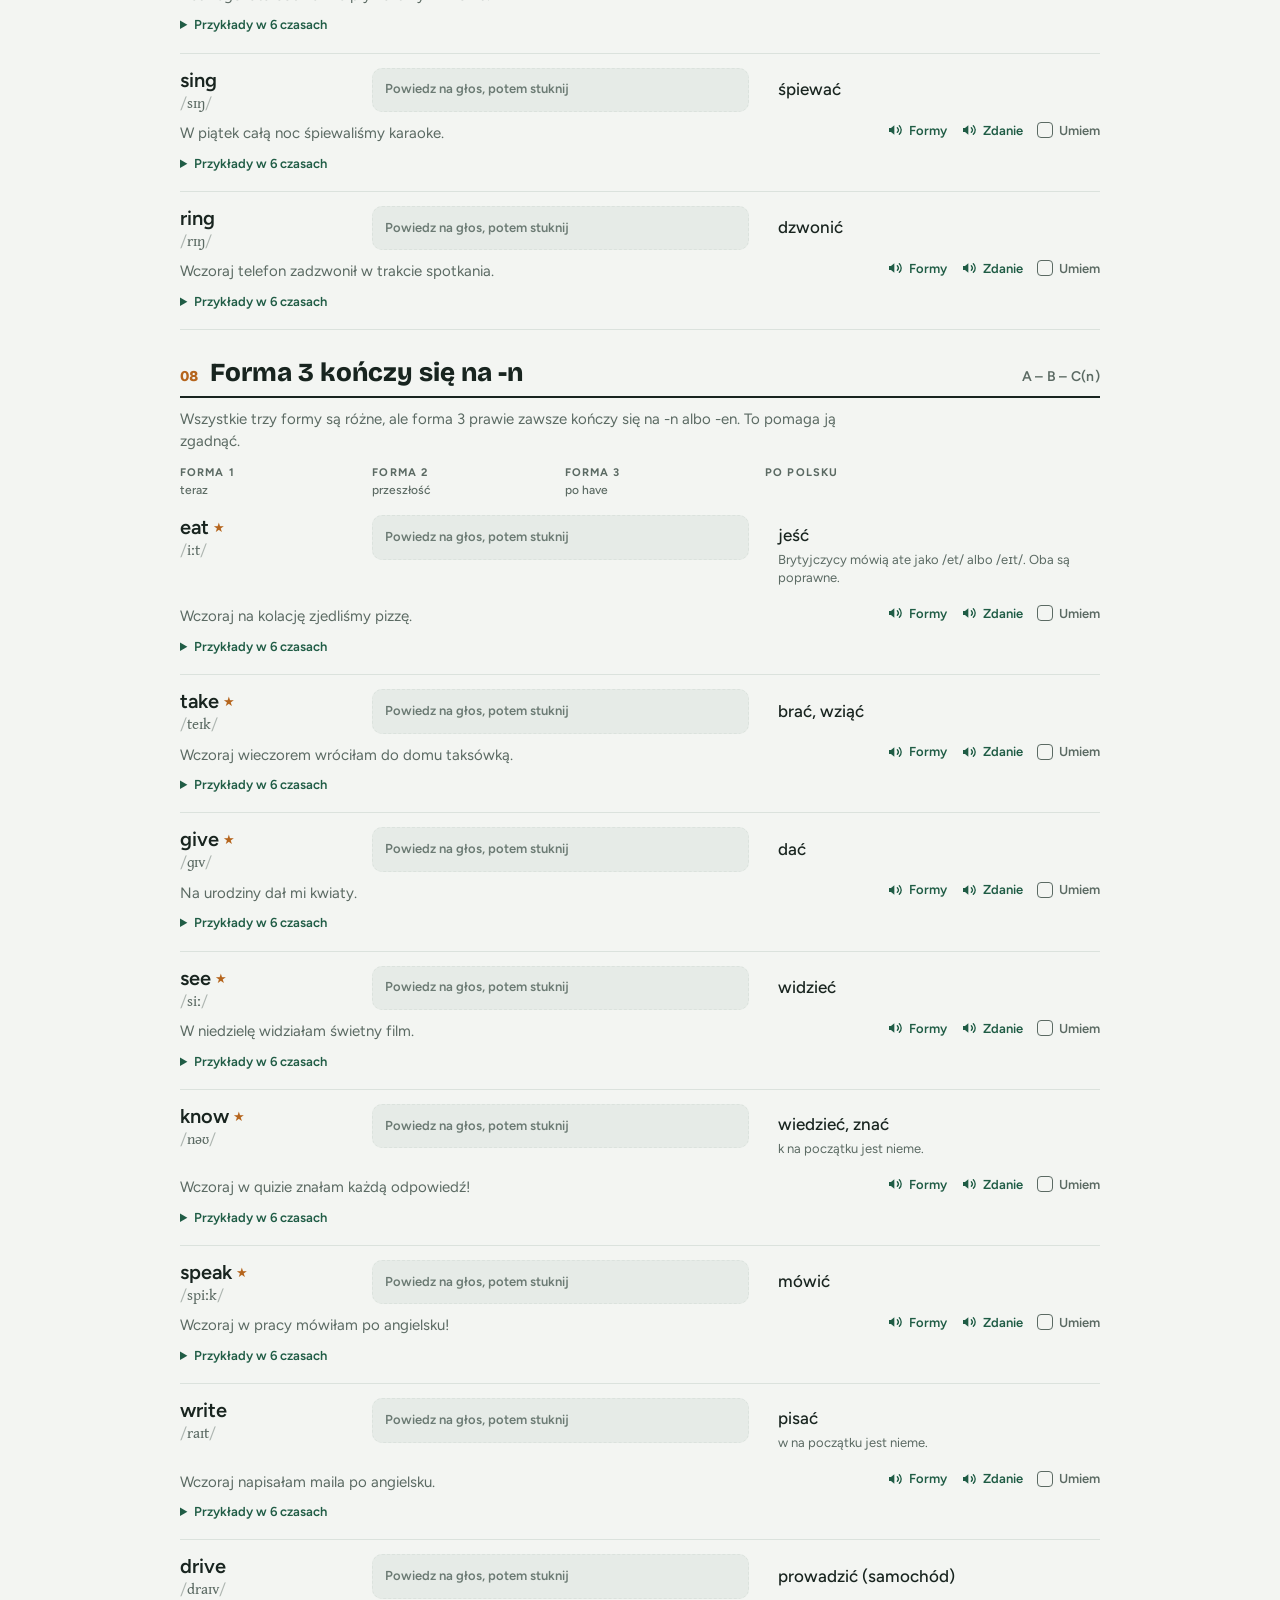
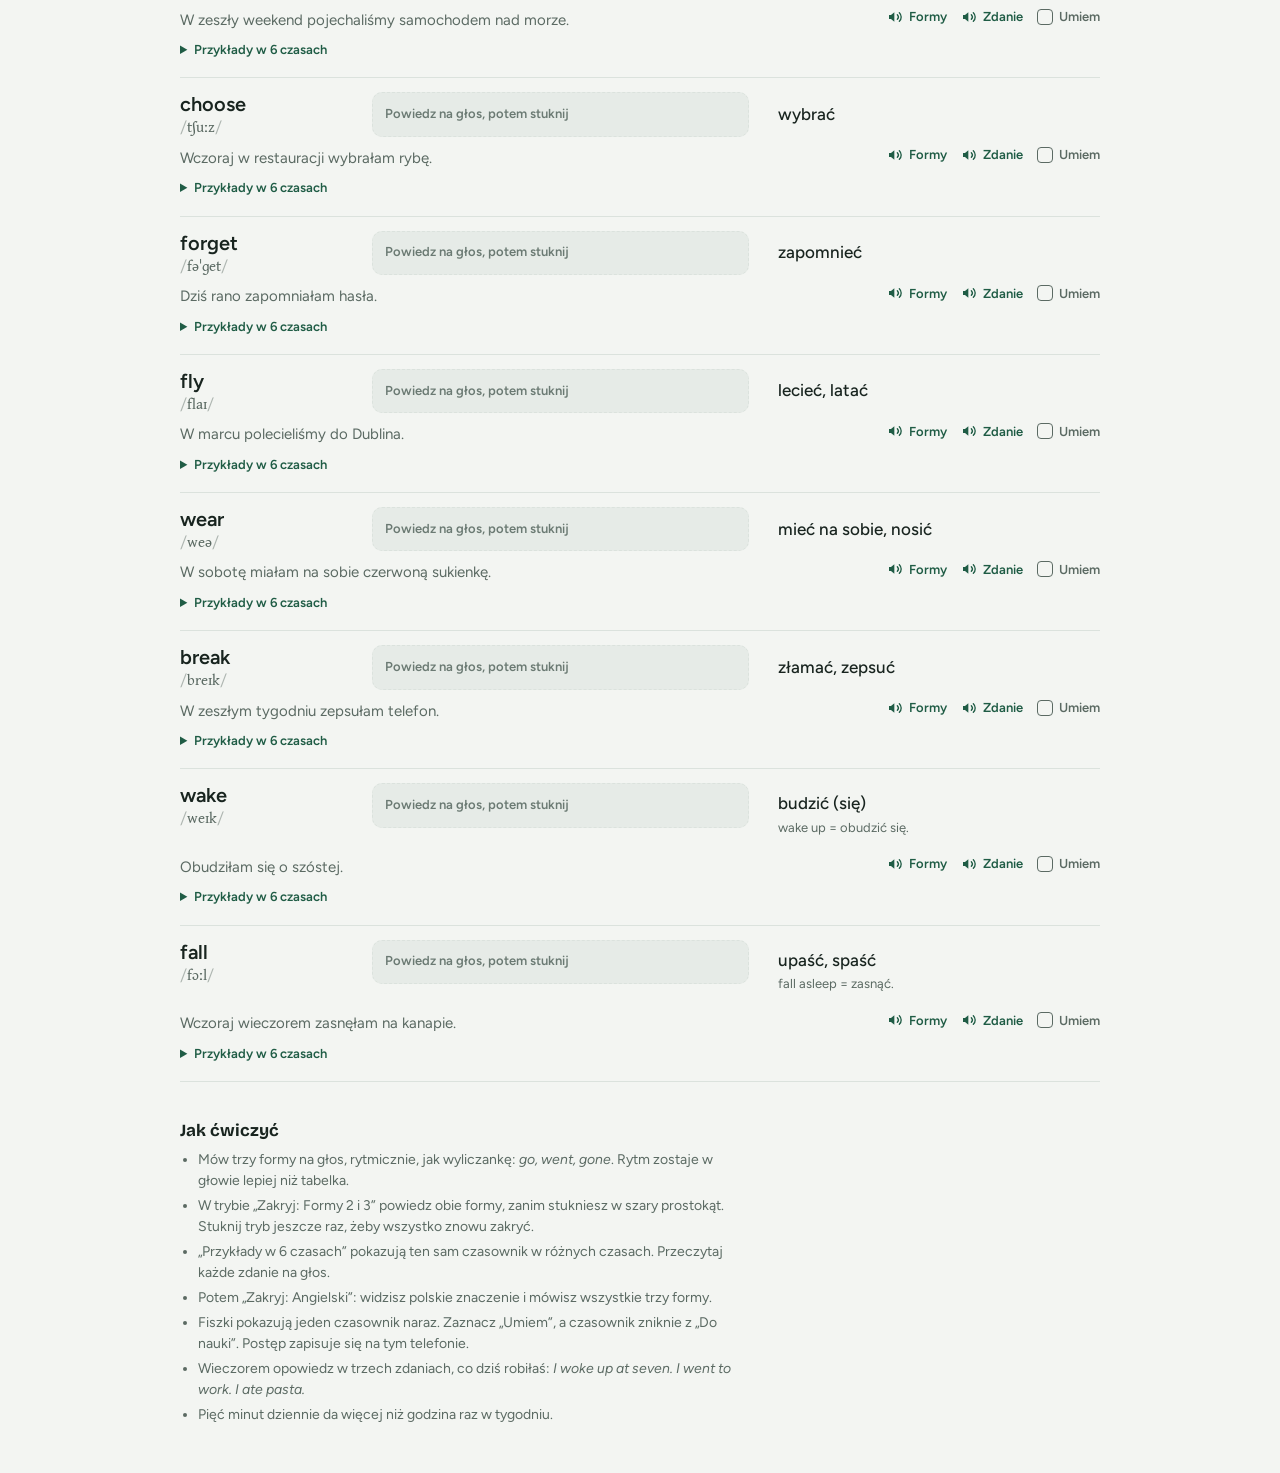
==== commit a4533199: "Irregular verbs: fold tense guide by default, drop Past Simple highlight Co-Authored-By: Claude Opus" ====
--- a/lessons/czasowniki-nieregularne.html
+++ b/lessons/czasowniki-nieregularne.html
@@ -133,7 +133,6 @@
 .tenses { margin-top: 6px; border: 1px solid var(--line); border-radius: 12px; background: var(--surface); text-align: left; }
 .t { display: grid; grid-template-columns: 180px minmax(0, 1fr); gap: 2px 14px; padding: 10px 12px; border-top: 1px solid var(--line); }
 .t:first-child { border-top: 0; }
-.t.main { background: var(--green-soft); }
 .t:first-child { border-radius: 12px 12px 0 0; } .t:last-child { border-radius: 0 0 12px 12px; }
 .tn b { display: block; font-size: 13px; font-weight: 700; }
 .tn small { color: var(--muted); font-size: 12px; }
@@ -233,8 +232,8 @@
   </div>
 
 
-  <details class="guide" open>
-    <summary>Kiedy który czas <small>stuknij, żeby zwinąć</small></summary>
+  <details class="guide">
+    <summary>Kiedy który czas <small>stuknij, żeby rozwinąć</small></summary>
     <div class="tense-grid">
       <div class="tc"><h3>Present Simple</h3><p class="when">Coś, co robisz regularnie, albo coś, co jest zawsze prawdą.</p>
         <dl><dt>Budowa</dt><dd>forma 1 (he, she, it + s)</dd><dt>Sygnały</dt><dd lang="en-GB">every day, usually, often, always</dd></dl>
@@ -491,7 +490,7 @@
 function moreHTML(v) {
   const t = TENSES[v.base] || [];
   const ex = [t[0], t[1], [v.exEn, v.exPl], t[2], t[3], t[4]];
-  const rows = TENSE_INFO.map(([name, hint], i) => `<div class="t${i === 2 ? " main" : ""}"><div class="tn"><b>${name}</b><small>${hint}</small></div><div class="ts">${ex[i]
+  const rows = TENSE_INFO.map(([name, hint], i) => `<div class="t"><div class="tn"><b>${name}</b><small>${hint}</small></div><div class="ts">${ex[i]
     ? `<span class="ex-en" lang="en-GB">${marked(ex[i][0])}</span><button type="button" class="say" data-say="${esc(plain(ex[i][0]))}" aria-label="Posłuchaj">${SPEAK_ICON}</button><span class="ex-pl">${esc(ex[i][1])}</span>`
     : `<span class="none">Tego czasownika zwykle nie używa się w czasach Continuous.</span>`}</div></div>`).join("");
   return `<details class="more"><summary>Przykłady w 6 czasach</summary><div class="tenses">${rows}</div></details>`;
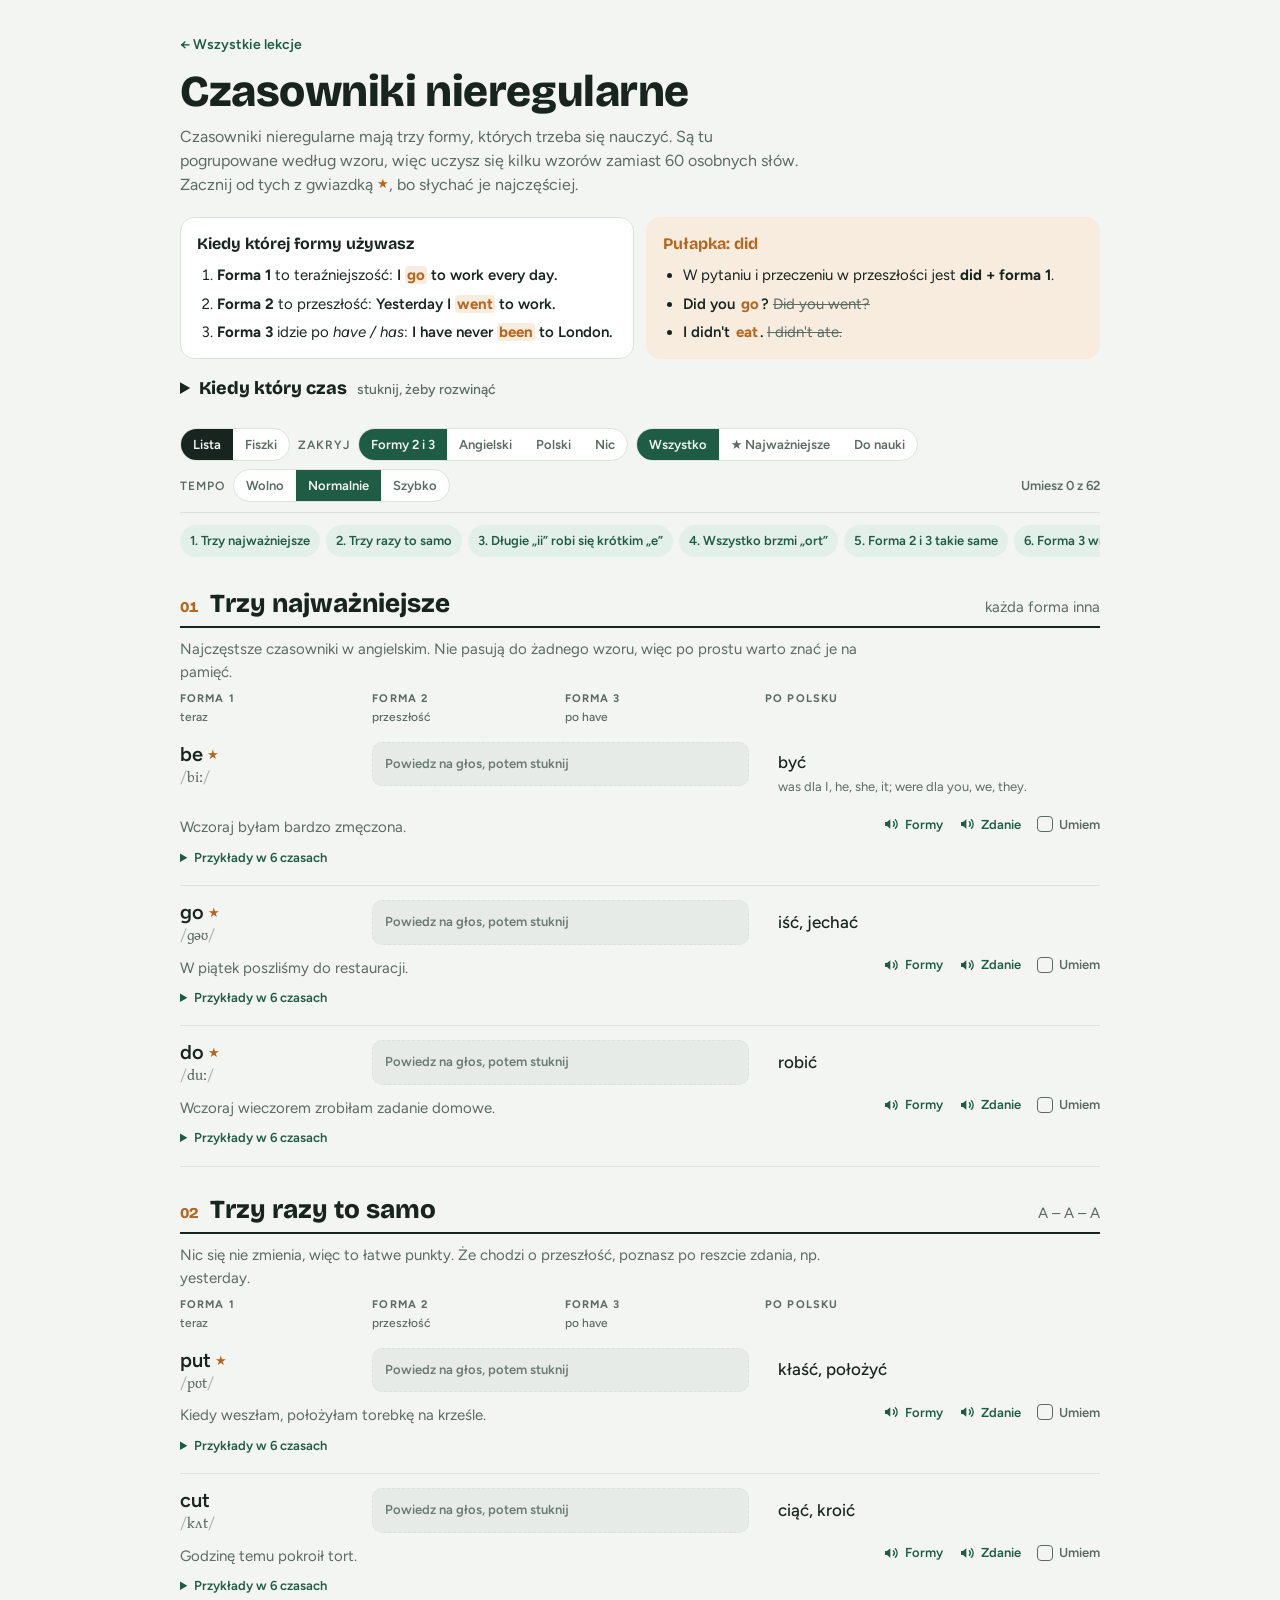
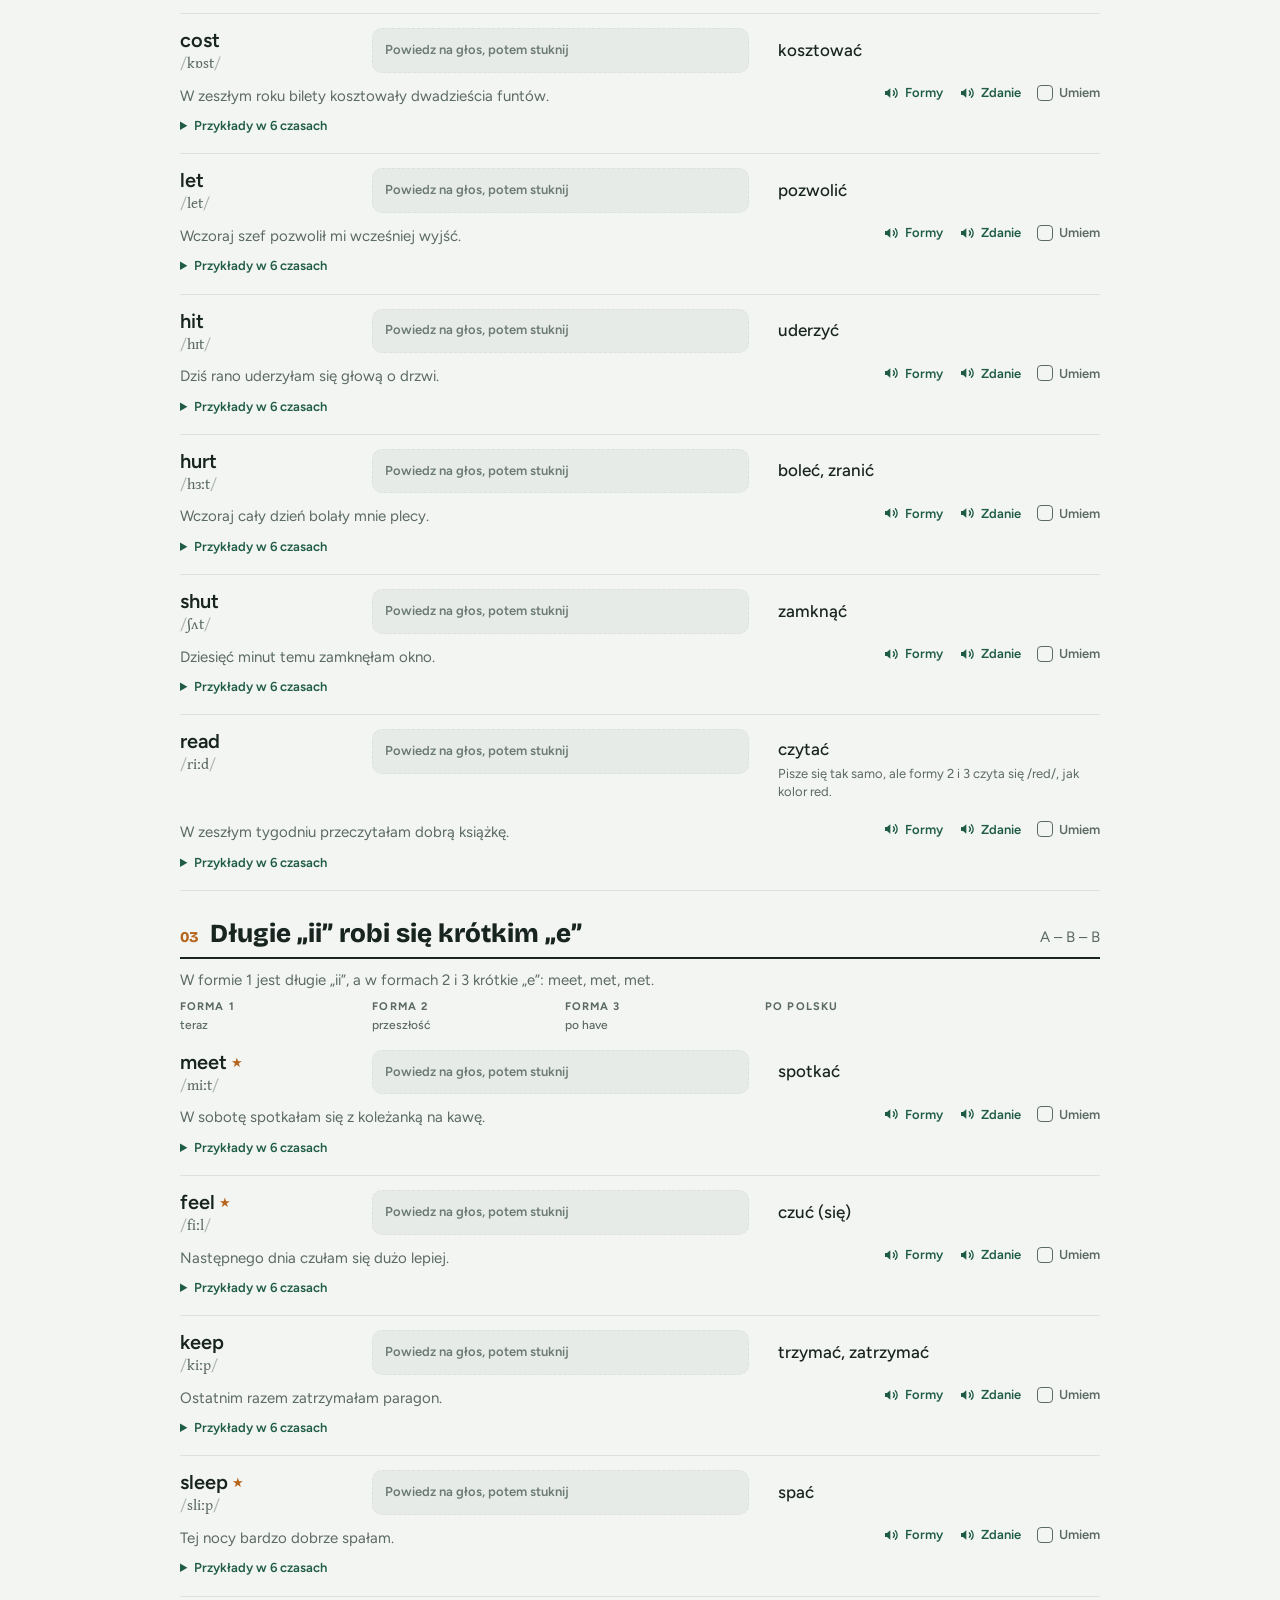
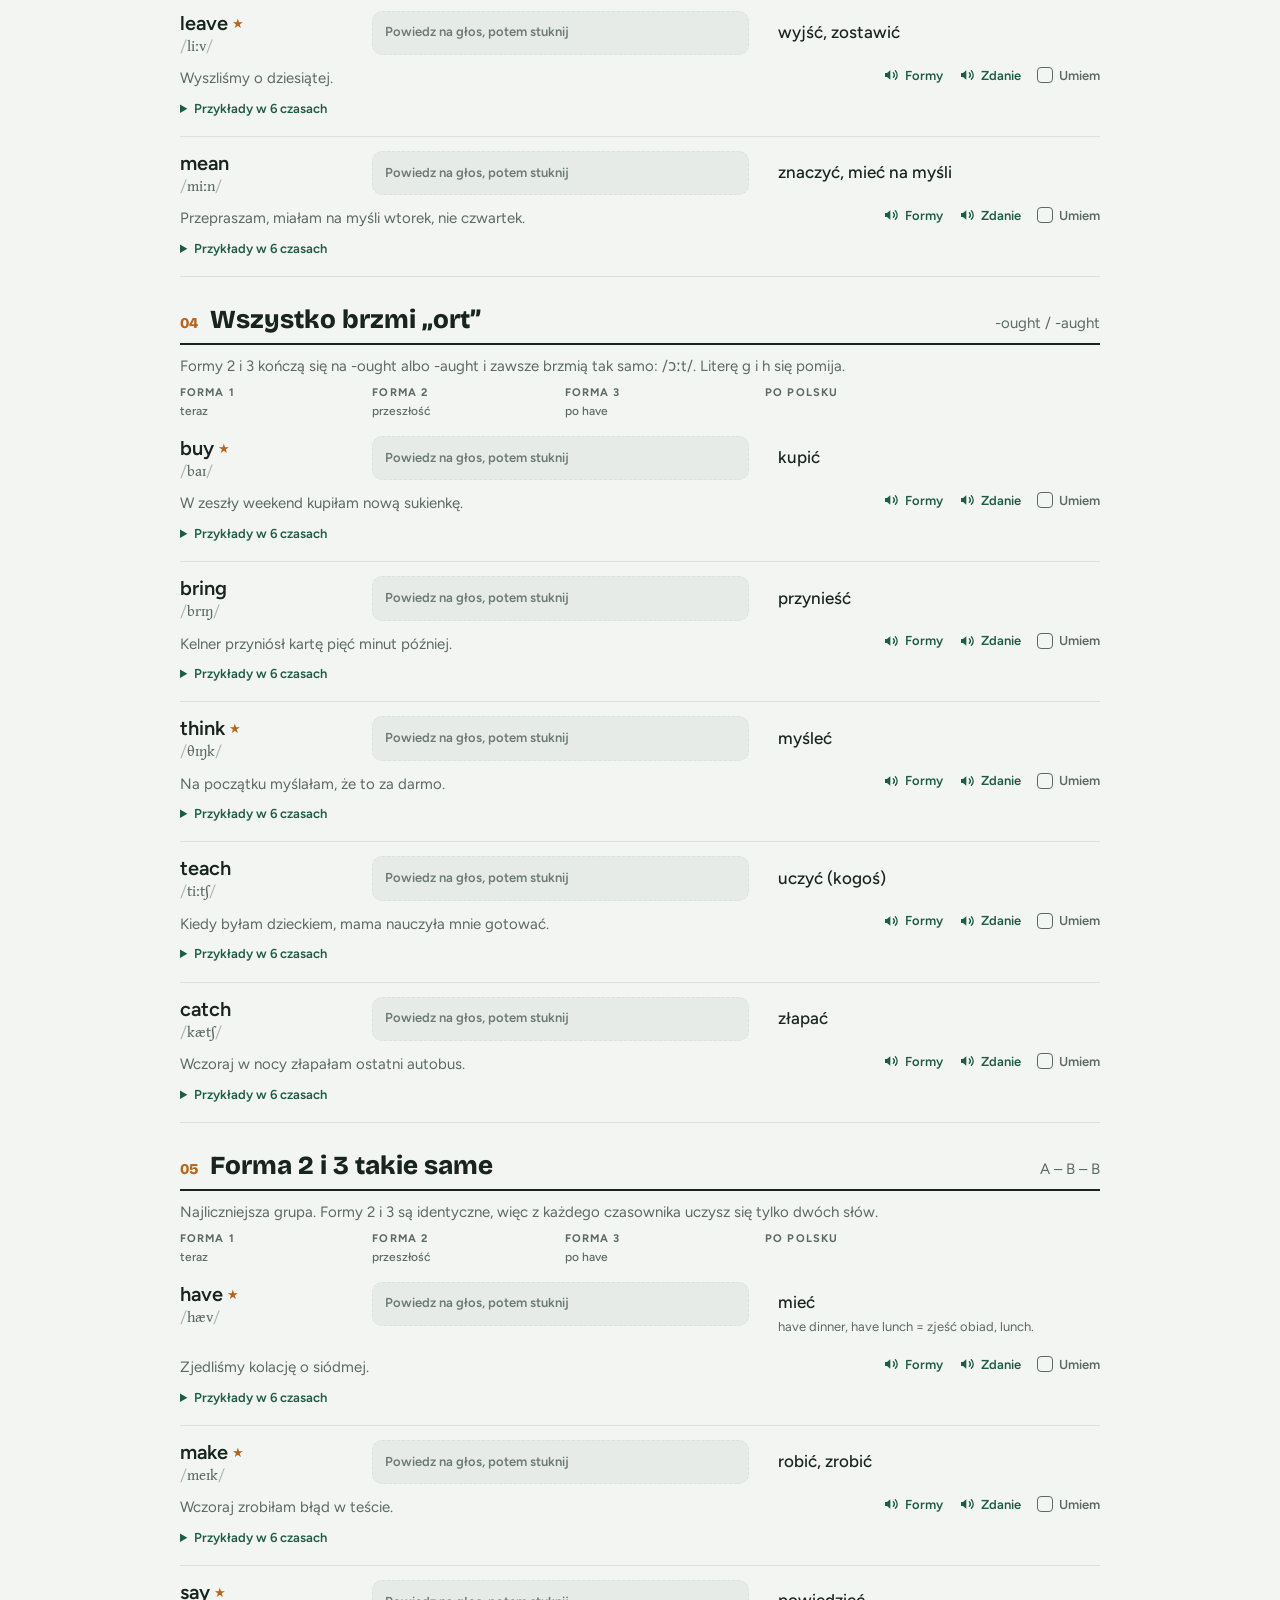
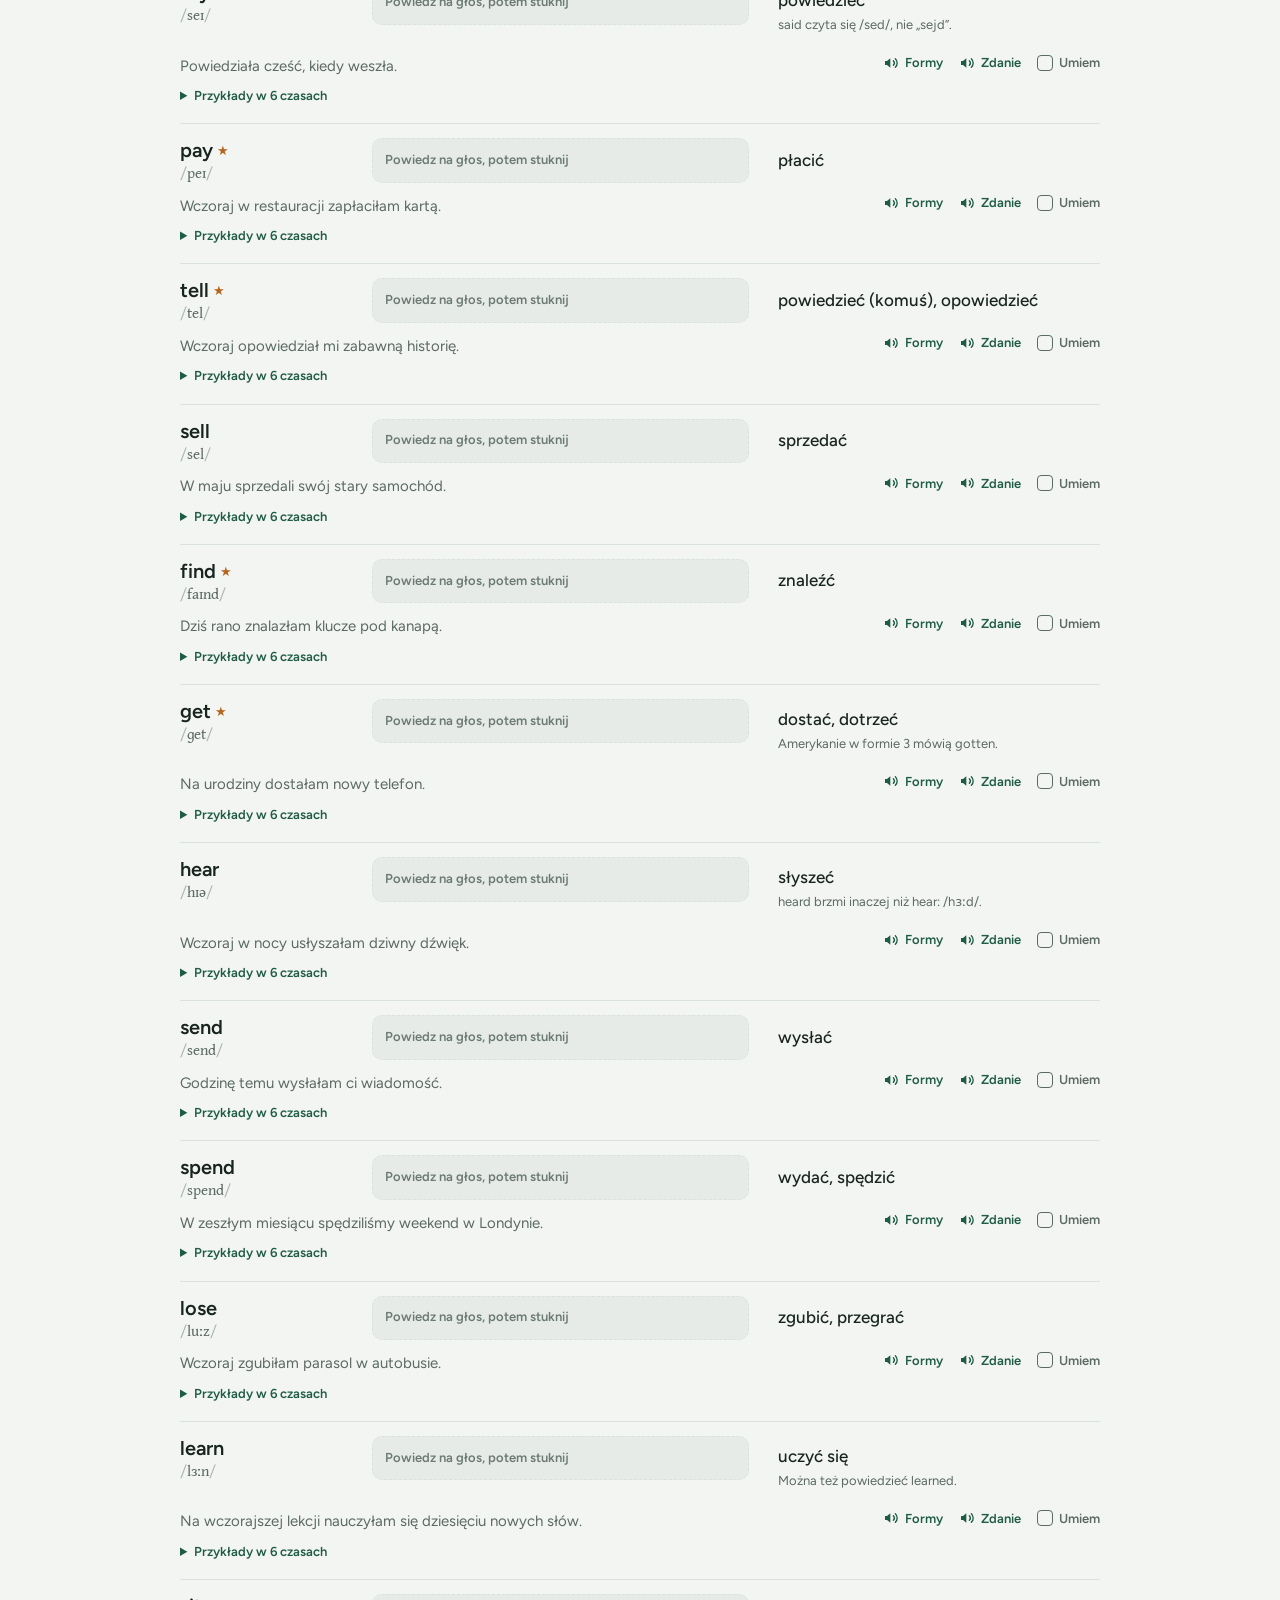
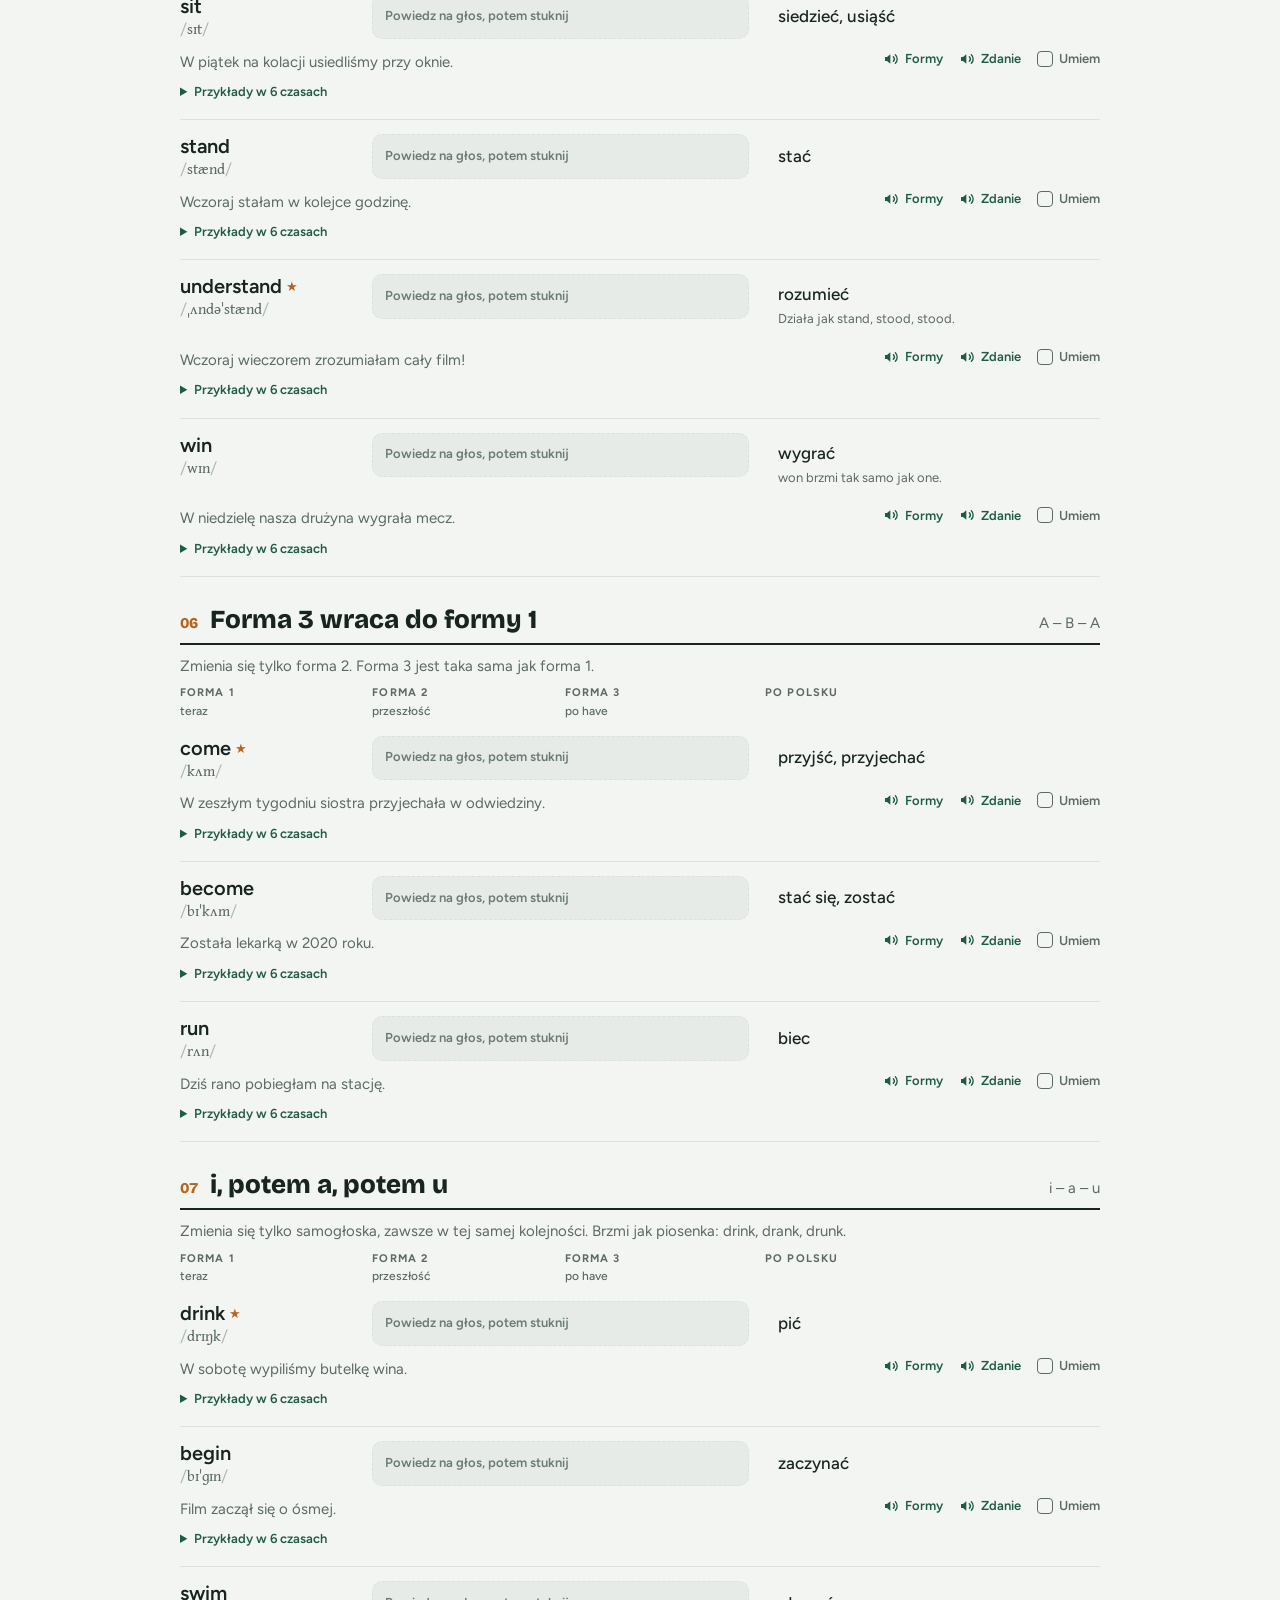
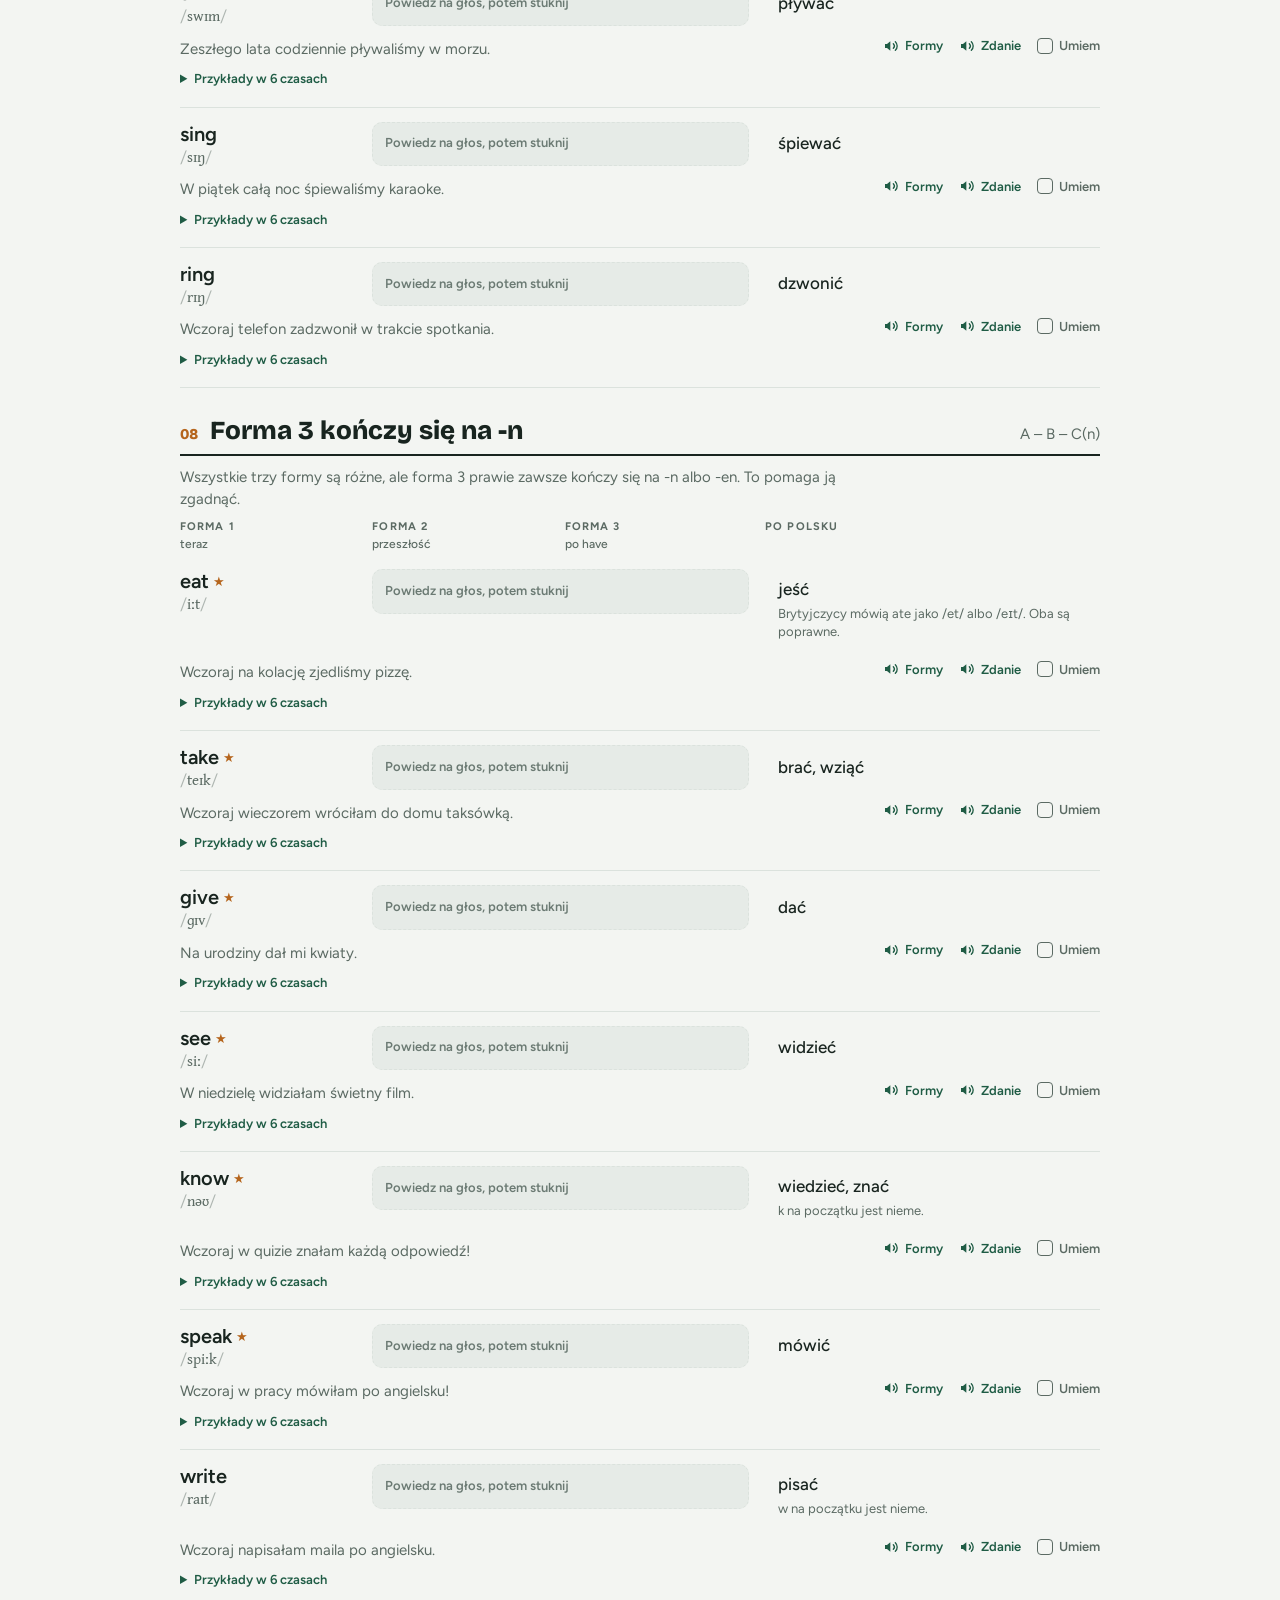
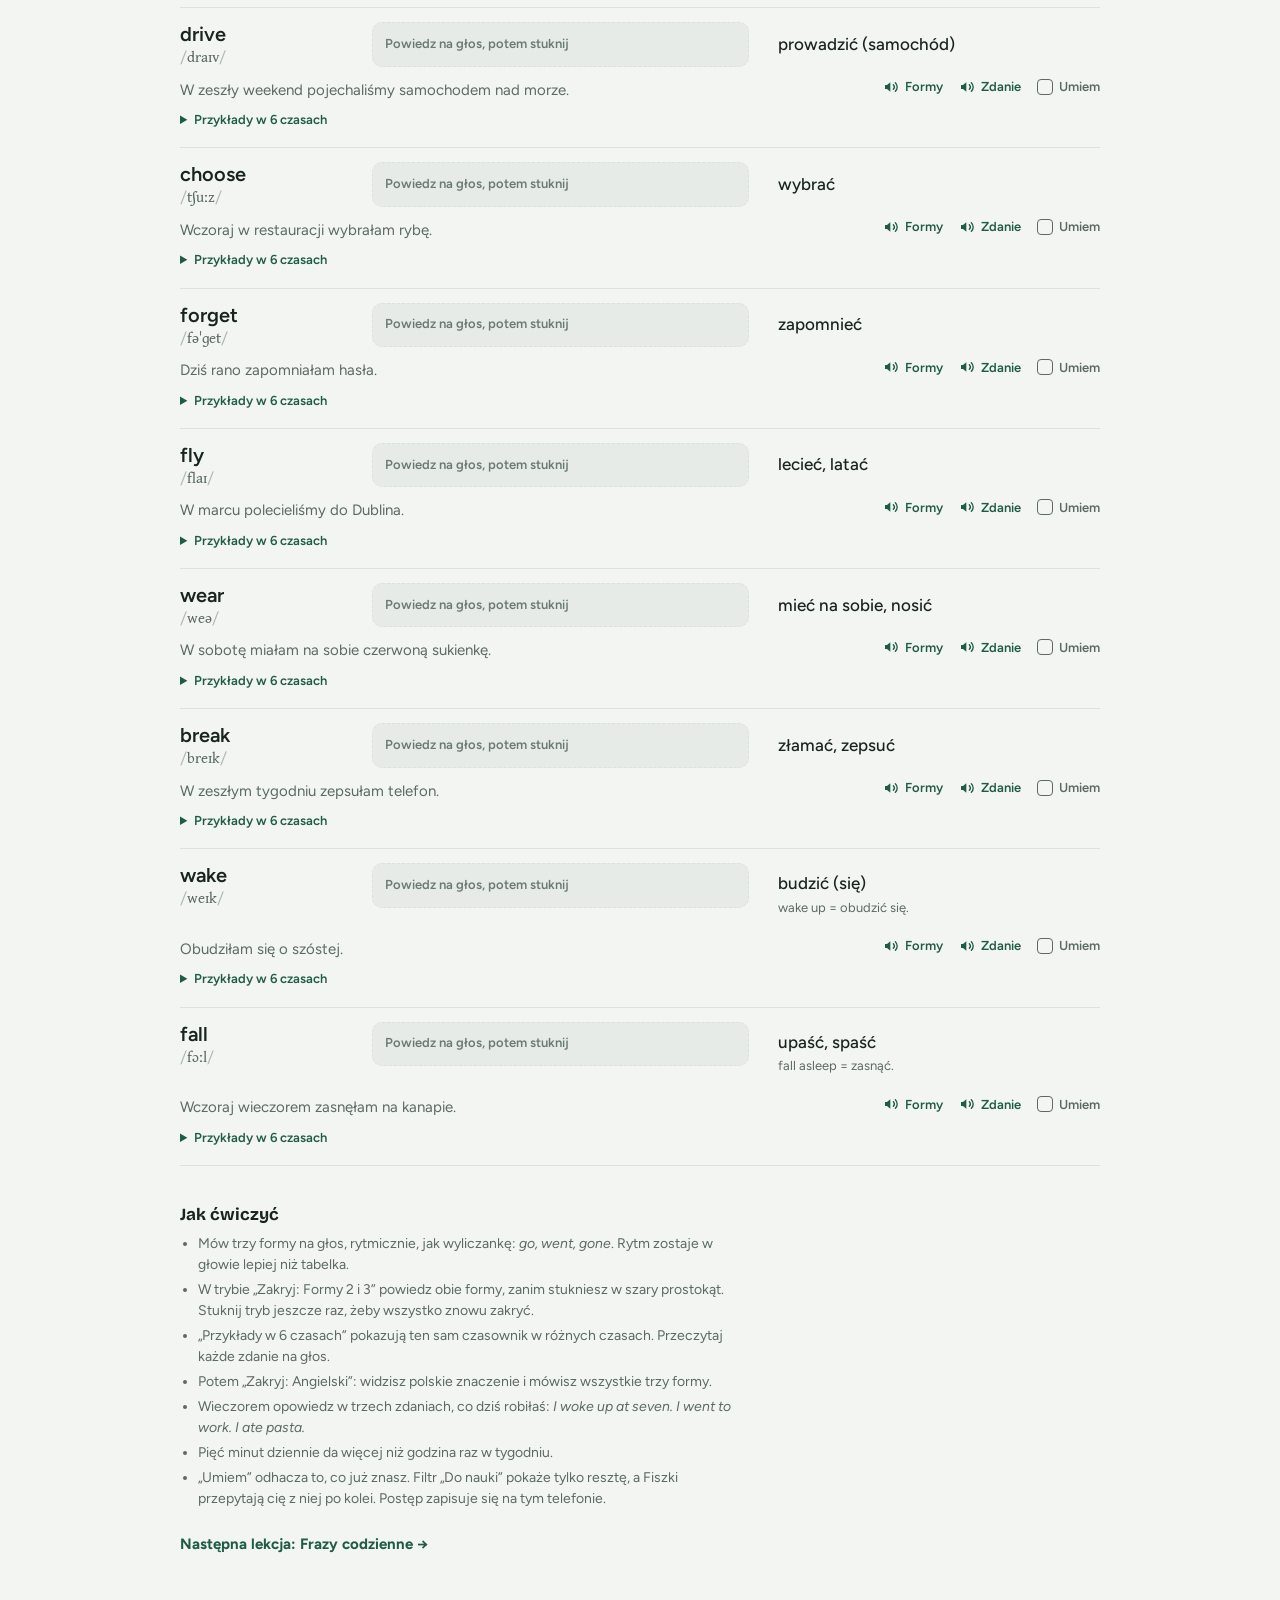
==== commit 2047480f: "Shared lesson engine: one CSS, one JS, lessons hold only data - assets/site.css and assets/lesson.js" ====
--- a/lessons/czasowniki-nieregularne.html
+++ b/lessons/czasowniki-nieregularne.html
@@ -2,217 +2,16 @@
 <html lang="pl">
 <meta charset="utf-8">
 <meta name="viewport" content="width=device-width, initial-scale=1">
-<title>Czasowniki nieregularne</title>
-<link rel="preconnect" href="https://fonts.googleapis.com">
-<link rel="stylesheet" href="https://fonts.googleapis.com/css2?family=Bricolage+Grotesque:opsz,wght@12..96,600;12..96,800&family=Figtree:wght@400;500;600;700&family=Gentium+Book+Plus&display=swap">
-<style>
-/* Layout: verbs grouped by pattern; each row shows the three forms (word over IPA) | Polish meaning, with an example sentence under them.
-   Practice modes cover forms 2+3, all English, or the Polish; a flashcard view drills one verb at a time. */
-:root {
-  --bg: #f3f5f2;
-  --surface: #ffffff;
-  --ink: #18241f;
-  --muted: #5b6a63;
-  --line: #dbe2dd;
-  --green: #1f5c45;
-  --green-soft: #e3efe9;
-  --amber: #b5651d;
-  --amber-soft: #f8ecdf;
-  --cover: #e6ebe7;
-  --cover-ink: #6b7a73;
-  --f-display: "Bricolage Grotesque", "Figtree", system-ui, sans-serif;
-  --f-body: "Figtree", system-ui, -apple-system, "Segoe UI", sans-serif;
-  --f-ipa: "Gentium Book Plus", "Charis SIL", "Doulos SIL", "Lucida Sans Unicode", "Arial Unicode MS", serif;
-}
-@media (prefers-color-scheme: dark) {
-  :root:not([data-theme="light"]) {
-    --bg: #111814; --surface: #18221d; --ink: #e8efea; --muted: #9db0a6; --line: #2a3832;
-    --green: #7fcfa9; --green-soft: #1e3a2e; --amber: #f0a868; --amber-soft: #3a2a1b;
-    --cover: #24312b; --cover-ink: #93a69c; color-scheme: dark;
-  }
-}
-:root[data-theme="dark"] {
-  --bg: #111814; --surface: #18221d; --ink: #e8efea; --muted: #9db0a6; --line: #2a3832;
-  --green: #7fcfa9; --green-soft: #1e3a2e; --amber: #f0a868; --amber-soft: #3a2a1b;
-  --cover: #24312b; --cover-ink: #93a69c; color-scheme: dark;
-}
-* { box-sizing: border-box; }
-body {
-  margin: 0; background: var(--bg); color: var(--ink); font-family: var(--f-body); font-size: 16px; line-height: 1.5;
-  padding-left: max(16px, env(safe-area-inset-left, 0px));
-  padding-right: max(16px, env(safe-area-inset-right, 0px));
-  padding-block: 0 48px;
-}
-.wrap { max-width: 920px; margin: 0 auto; }
-a.home { display: inline-block; margin-bottom: 14px; color: var(--green); font-weight: 600; font-size: 14px; text-decoration: none; }
-header.intro { padding-block: 32px 8px; }
-h1 { font-family: var(--f-display); font-weight: 800; font-size: clamp(28px, 6vw, 44px); line-height: 1.05; margin: 0 0 10px; text-wrap: balance; letter-spacing: -0.01em; }
-.intro p { margin: 0; color: var(--muted); max-width: 62ch; }
-
-.explain { display: grid; grid-template-columns: repeat(auto-fit, minmax(260px, 1fr)); gap: 12px; margin-block: 20px 8px; }
-.box { background: var(--surface); border: 1px solid var(--line); border-radius: 14px; padding: 14px 16px; }
-.box h3 { font-family: var(--f-display); font-size: 16px; margin: 0 0 8px; }
-.box ol, .box ul { margin: 0; padding-left: 20px; display: grid; gap: 6px; font-size: 15px; }
-.box .en-ex { font-weight: 600; }
-.box mark, .ex-en mark, .card mark { background: var(--amber-soft); color: var(--amber); border-radius: 4px; padding: 0 2px; font-weight: 700; }
-.box.warn { background: var(--amber-soft); border-color: transparent; }
-.box.warn h3 { color: var(--amber); }
-.box .bad { text-decoration: line-through; color: var(--muted); }
-
-.bar {
-  position: sticky; top: env(safe-area-inset-top, 0px); z-index: 5;
-  background: var(--bg); border-bottom: 1px solid var(--line);
-  display: flex; flex-wrap: wrap; gap: 8px; padding-block: 10px; align-items: center; margin-top: 12px;
-}
-.seg { display: inline-flex; border: 1px solid var(--line); border-radius: 999px; overflow: hidden; background: var(--surface); }
-.seg button { border: 0; background: transparent; color: var(--muted); font: 600 13px/1 var(--f-body); padding: 9px 12px; cursor: pointer; }
-.seg button[aria-pressed="true"] { background: var(--green); color: var(--bg); }
-.seg.view button[aria-pressed="true"] { background: var(--ink); }
-.btn { border: 1px solid var(--line); background: var(--surface); color: var(--ink); font: 600 13px/1 var(--f-body); padding: 9px 12px; border-radius: 999px; cursor: pointer; }
-.btn:hover, .seg button:hover { filter: brightness(0.97); }
-button:focus-visible { outline: 2px solid var(--amber); outline-offset: 2px; }
-.bar .label { font-size: 12px; text-transform: uppercase; letter-spacing: 0.08em; color: var(--muted); font-weight: 600; margin-right: 2px; }
-.bar .group { display: inline-flex; align-items: center; gap: 6px; }
-.progress { margin-left: auto; font-size: 13px; color: var(--muted); font-weight: 600; }
-.view-cards .list-only, .view-list .cards-only { display: none !important; }
-
-nav.steps { display: flex; gap: 6px; overflow-x: auto; padding-block: 12px 4px; scrollbar-width: thin; }
-nav.steps a { flex: none; text-decoration: none; color: var(--green); font-size: 13px; font-weight: 600; padding: 6px 10px; border-radius: 999px; background: var(--green-soft); }
-
-section.stage { margin-top: 28px; }
-section.stage[hidden] { display: none; }
-.stage-head { display: flex; align-items: baseline; gap: 12px; padding-bottom: 8px; border-bottom: 2px solid var(--ink); }
-.stage-head .n { font-family: var(--f-display); font-weight: 800; font-size: 15px; color: var(--amber); font-variant-numeric: tabular-nums; }
-.stage-head h2 { font-family: var(--f-display); font-weight: 800; font-size: clamp(20px, 4vw, 26px); margin: 0; line-height: 1.15; }
-.stage-head .pattern { color: var(--muted); font-size: 14px; margin-left: auto; text-align: right; font-weight: 600; letter-spacing: .02em; }
-.tip { margin: 10px 0 0; color: var(--muted); font-size: 15px; max-width: 70ch; }
-
-.colhead { display: grid; grid-template-columns: minmax(0, 1.7fr) minmax(0, 1fr); gap: 16px; font-size: 11px; text-transform: uppercase; letter-spacing: 0.1em; color: var(--muted); font-weight: 700; padding-block: 12px 2px; }
-.colhead .fh { display: grid; grid-template-columns: repeat(3, minmax(0, 1fr)); gap: 8px; }
-.colhead small { display: block; text-transform: none; letter-spacing: 0; font-weight: 500; font-size: 12px; }
-
-.verb { display: grid; grid-template-columns: minmax(0, 1.7fr) minmax(0, 1fr); gap: 6px 16px; padding-block: 14px; border-bottom: 1px solid var(--line); align-items: start; }
-.verb[hidden] { display: none !important; }
-.forms { position: relative; display: grid; grid-template-columns: repeat(3, minmax(0, 1fr)); gap: 8px; }
-.f { min-width: 0; display: flex; flex-direction: column; }
-.f b { font-weight: 600; font-size: 20px; line-height: 1.25; overflow-wrap: anywhere; }
-.f i { font-style: normal; font-family: var(--f-ipa); font-size: 15px; color: var(--muted); line-height: 1.3; overflow-wrap: anywhere; }
-.f i::before { content: "/"; opacity: .45; } .f i::after { content: "/"; opacity: .45; }
-.star { color: var(--amber); font-size: 13px; margin-left: 4px; vertical-align: 2px; }
-
-.cover { display: none; position: absolute; top: 0; bottom: 0; right: 0; left: calc((100% - 16px) / 3 + 8px); border: 1px dashed var(--line); background: var(--cover); color: var(--cover-ink); border-radius: 10px; padding: 8px 12px; font: 600 13px/1.3 var(--f-body); cursor: pointer; text-align: left; }
-.m-en .cover { left: 0; }
-.m-forms .verb:not(.open) .f2, .m-forms .verb:not(.open) .f3, .m-en .verb:not(.open) .f { visibility: hidden; }
-.m-forms .verb:not(.open) .cover, .m-en .verb:not(.open) .cover { display: block; }
-.m-forms .verb:not(.open) > .ex .ex-en, .m-en .verb:not(.open) > .ex .ex-en { display: none; }
-
-.meta { min-width: 0; }
-.reveal { width: 100%; text-align: left; border: 1px dashed transparent; border-radius: 10px; padding: 8px 12px; background: transparent; color: var(--ink); font: 500 17px/1.35 var(--f-body); min-height: 44px; cursor: default; }
-.reveal .hint { display: none; font-size: 13px; font-weight: 600; color: var(--cover-ink); }
-.reveal .note { display: block; font-size: 13px; color: var(--muted); font-weight: 400; margin-top: 4px; }
-.m-pl .reveal { cursor: pointer; }
-.m-pl .verb:not(.plopen) .reveal { background: var(--cover); border-color: var(--line); }
-.m-pl .verb:not(.plopen) .reveal .txt { display: none; }
-.m-pl .verb:not(.plopen) .reveal .hint { display: block; }
-.m-pl .verb:not(.plopen) > .ex .ex-pl { visibility: hidden; }
-
-.ex { grid-column: 1 / -1; display: flex; flex-wrap: wrap; align-items: baseline; gap: 2px 12px; font-size: 15px; }
-.ex-en { font-weight: 500; }
-.ex-pl { color: var(--muted); }
-.ex-tools { display: inline-flex; gap: 14px; margin-left: auto; }
-.say, .know { display: inline-flex; align-items: center; gap: 6px; border: 0; background: none; color: var(--green); font: 600 13px/1 var(--f-body); cursor: pointer; padding: 4px 0; white-space: nowrap; }
-.say svg { width: 16px; height: 16px; }
-.know { color: var(--muted); }
-.know[aria-pressed="true"] { color: var(--green); }
-.know::before { content: ""; width: 14px; height: 14px; border-radius: 4px; border: 1.5px solid currentColor; display: inline-block; }
-.know[aria-pressed="true"]::before { background: currentColor; box-shadow: inset 0 0 0 2px var(--bg); }
-.no-tts .say { display: none; }
-
-details.more { grid-column: 1 / -1; }
-details.more summary { cursor: pointer; color: var(--green); font: 600 13px/1.4 var(--f-body); padding: 4px 0; width: fit-content; }
-.tenses { margin-top: 6px; border: 1px solid var(--line); border-radius: 12px; background: var(--surface); text-align: left; }
-.t { display: grid; grid-template-columns: 180px minmax(0, 1fr); gap: 2px 14px; padding: 10px 12px; border-top: 1px solid var(--line); }
-.t:first-child { border-top: 0; }
-.t:first-child { border-radius: 12px 12px 0 0; } .t:last-child { border-radius: 0 0 12px 12px; }
-.tn b { display: block; font-size: 13px; font-weight: 700; }
-.tn small { color: var(--muted); font-size: 12px; }
-.ts { display: flex; flex-wrap: wrap; gap: 0 8px; align-items: baseline; font-size: 15px; }
-.ts .ex-en { font-weight: 500; }
-.ts .ex-pl { flex-basis: 100%; color: var(--muted); }
-.ts .none { color: var(--muted); font-style: italic; font-size: 14px; }
-.ts .say { padding: 0 4px; }
-
-details.guide { margin-top: 12px; }
-details.guide > summary { cursor: pointer; font: 800 18px/1.3 var(--f-display); padding: 6px 0; width: fit-content; }
-details.guide > summary small { font: 500 14px var(--f-body); color: var(--muted); margin-left: 6px; }
-.tense-grid { display: grid; grid-template-columns: repeat(auto-fill, minmax(270px, 1fr)); gap: 12px; margin-top: 8px; }
-.tc { background: var(--surface); border: 1px solid var(--line); border-radius: 14px; padding: 14px 16px; font-size: 15px; }
-.tc.bonus { border-style: dashed; }
-.tc h3 { font-family: var(--f-display); font-size: 17px; margin: 0; }
-.tc .when { margin: 4px 0 8px; }
-.tc dl { margin: 0; display: grid; grid-template-columns: auto 1fr; gap: 2px 10px; font-size: 14px; }
-.tc dt { color: var(--muted); }
-.tc dd { margin: 0; }
-.tc .ex1 { margin: 10px 0 0; padding-top: 8px; border-top: 1px solid var(--line); }
-.tc .ex1 .pl { display: block; color: var(--muted); font-size: 14px; }
-.tc mark { background: var(--amber-soft); color: var(--amber); border-radius: 4px; padding: 0 2px; font-weight: 700; }
-.tc .warn { margin: 8px 0 0; font-size: 13px; color: var(--amber); font-weight: 600; }
-
-/* Flashcards */
-.cards { padding-block: 20px; }
-.card { max-width: 560px; margin: 0 auto; background: var(--surface); border: 1px solid var(--line); border-radius: 20px; padding: 24px 20px; text-align: center; }
-.card .k { font-size: 12px; text-transform: uppercase; letter-spacing: .1em; color: var(--muted); font-weight: 700; }
-.card .meaning { font-family: var(--f-display); font-weight: 800; font-size: clamp(26px, 6vw, 36px); line-height: 1.1; margin: 8px 0 18px; }
-.card .forms { text-align: left; max-width: 420px; margin: 0 auto; }
-.card .f b { font-size: 24px; }
-.card .slot { border: 1px dashed var(--line); background: var(--cover); border-radius: 10px; min-height: 56px; }
-.card .ask { color: var(--muted); margin: 16px 0 0; }
-.card .ex { justify-content: center; margin-top: 18px; text-align: center; }
-.card .ex-tools { margin-left: 0; }
-.card .note { color: var(--muted); font-size: 14px; margin-top: 8px; }
-.card-actions { display: flex; gap: 10px; justify-content: center; margin-top: 22px; flex-wrap: wrap; }
-.big { font: 700 16px/1 var(--f-body); padding: 14px 22px; border-radius: 999px; border: 1px solid var(--line); background: var(--surface); color: var(--ink); cursor: pointer; min-width: 140px; }
-.big.primary { background: var(--green); border-color: var(--green); color: var(--bg); }
-.big.again { background: var(--amber-soft); border-color: transparent; color: var(--amber); }
-.meter { max-width: 560px; margin: 0 auto 14px; height: 8px; border-radius: 999px; background: var(--line); overflow: hidden; }
-.meter span { display: block; height: 100%; background: var(--green); width: 0; transition: width .3s; }
-.cards .count { max-width: 560px; margin: 0 auto 8px; display: flex; justify-content: space-between; font-size: 13px; color: var(--muted); font-weight: 600; }
-.keys { text-align: center; color: var(--muted); font-size: 12px; margin-top: 12px; }
-@media (hover: none) { .keys { display: none; } }
-
-footer { margin-top: 36px; color: var(--muted); font-size: 14px; max-width: 62ch; }
-footer h3 { font-family: var(--f-display); color: var(--ink); font-size: 17px; margin: 0 0 6px; }
-footer ul { margin: 0; padding-left: 18px; display: grid; gap: 4px; }
-
-@media (max-width: 640px) {
-  .verb { grid-template-columns: minmax(0, 1fr); gap: 6px; }
-  .colhead { grid-template-columns: minmax(0, 1fr); }
-  .colhead > span:last-child { display: none; }
-  .f b { font-size: 18px; }
-  .f i { font-size: 14px; }
-  .reveal { font-size: 15px; padding: 6px 10px; min-height: 40px; }
-  .stage-head { flex-wrap: wrap; }
-  .stage-head .pattern { margin-left: 0; width: 100%; text-align: left; }
-  .ex-tools { margin-left: 0; }
-  .progress { margin-left: 0; width: 100%; }
-  .bar { position: static; }
-  .t { grid-template-columns: minmax(0, 1fr); }
-}
-@media (prefers-reduced-motion: no-preference) {
-  .verb.open .f, .verb.plopen .reveal .txt, .card .revealed { animation: fade .18s ease-out; }
-  @keyframes fade { from { opacity: 0; } to { opacity: 1; } }
-}
-</style>
-
-<body class="m-forms view-list">
-<div class="wrap">
-  <header class="intro">
-    <a class="home" href="../">← Wszystkie lekcje</a>
-    <h1>Czasowniki nieregularne</h1>
-    <p>Czasowniki nieregularne mają trzy formy, których trzeba się nauczyć. Są tu pogrupowane według wzoru, więc uczysz się kilku wzorów zamiast 60 osobnych słów. Zacznij od tych z gwiazdką <span class="star" style="margin:0">★</span>, bo słychać je najczęściej.</p>
-  </header>
-
-  <div class="explain">
+<link rel="stylesheet" href="../assets/site.css">
+<script src="lessons.js"></script>
+<script src="../assets/lesson.js"></script>
+<script>
+lesson({
+  type: "verbs",
+  legacyKey: "werka-irregular-known", // progress saved before the shared engine
+  intro: "Czasowniki nieregularne mają trzy formy, których trzeba się nauczyć. Są tu pogrupowane według wzoru, więc uczysz się kilku wzorów zamiast 60 osobnych słów. Zacznij od tych z gwiazdką <span class=\"star\" style=\"margin:0\">★</span>, bo słychać je najczęściej.",
+  extra: `
+<div class="explain">
     <div class="box">
       <h3>Kiedy której formy używasz</h3>
       <ol>
@@ -254,66 +53,23 @@
       <div class="tc"><h3>Future Simple</h3><p class="when">Decyzja podjęta w tej chwili, obietnica albo przewidywanie.</p>
         <dl><dt>Budowa</dt><dd>will + forma 1</dd><dt>Sygnały</dt><dd lang="en-GB">tomorrow, I think, probably</dd></dl>
         <p class="ex1" lang="en-GB">I'm not hungry now. I <mark>will eat</mark> later.<span class="pl" lang="pl">Teraz nie jestem głodna. Zjem później.</span></p></div>
-      <div class="tc bonus"><h3>Past Perfect <small style="font:600 12px var(--f-body);color:var(--muted)">dodatkowo</small></h3><p class="when">„Przeszłość przed przeszłością”: coś stało się wcześniej niż inna rzecz w przeszłości.</p>
+      <div class="tc bonus"><h3>Past Perfect <small>dodatkowo</small></h3><p class="when">„Przeszłość przed przeszłością”: coś stało się wcześniej niż inna rzecz w przeszłości.</p>
         <dl><dt>Budowa</dt><dd>had + forma 3</dd><dt>Sygnały</dt><dd lang="en-GB">before, already, by the time</dd></dl>
         <p class="ex1" lang="en-GB">When I arrived, they <mark>had</mark> already <mark>eaten</mark>.<span class="pl" lang="pl">Kiedy przyszłam, oni już zjedli (zanim przyszłam).</span></p></div>
     </div>
-  </details>
-
-  <div class="bar" role="toolbar" aria-label="Ćwiczenie">
-    <div class="seg view" id="view">
-      <button type="button" data-view="list" aria-pressed="true">Lista</button>
-      <button type="button" data-view="cards" aria-pressed="false">Fiszki</button>
-    </div>
-    <div class="group list-only">
-      <span class="label">Zakryj</span>
-      <div class="seg" id="mode">
-        <button type="button" data-mode="forms" aria-pressed="true">Formy 2 i 3</button>
-        <button type="button" data-mode="en" aria-pressed="false">Angielski</button>
-        <button type="button" data-mode="pl" aria-pressed="false">Polski</button>
-        <button type="button" data-mode="none" aria-pressed="false">Nic</button>
-      </div>
-    </div>
-    <div class="seg" id="filter">
-      <button type="button" data-filter="star" aria-pressed="false">★ Najważniejsze</button>
-      <button type="button" data-filter="all" aria-pressed="true">Wszystkie</button>
-      <button type="button" data-filter="todo" aria-pressed="false">Do nauki</button>
-    </div>
-    <div class="group">
-      <span class="label">Tempo</span>
-      <div class="seg" id="rate">
-        <button type="button" data-rate="0.6" aria-pressed="false">Wolno</button>
-        <button type="button" data-rate="0.8" aria-pressed="true">Normalnie</button>
-        <button type="button" data-rate="1" aria-pressed="false">Szybko</button>
-      </div>
-    </div>
-    <span class="progress" id="progress"></span>
-  </div>
-
-  <div class="list-only">
-    <nav class="steps" id="steps" aria-label="Grupy"></nav>
-    <main id="list"></main>
-  </div>
-
-  <div class="cards cards-only" id="cards" aria-live="polite"></div>
-
-  <footer>
-    <h3>Jak ćwiczyć</h3>
-    <ul>
-      <li>Mów trzy formy na głos, rytmicznie, jak wyliczankę: <i lang="en-GB">go, went, gone</i>. Rytm zostaje w głowie lepiej niż tabelka.</li>
-      <li>W trybie „Zakryj: Formy 2 i 3” powiedz obie formy, zanim stukniesz w szary prostokąt. Stuknij tryb jeszcze raz, żeby wszystko znowu zakryć.</li>
-      <li>„Przykłady w 6 czasach” pokazują ten sam czasownik w różnych czasach. Przeczytaj każde zdanie na głos.</li>
-      <li>Potem „Zakryj: Angielski”: widzisz polskie znaczenie i mówisz wszystkie trzy formy.</li>
-      <li>Fiszki pokazują jeden czasownik naraz. Zaznacz „Umiem”, a czasownik zniknie z „Do nauki”. Postęp zapisuje się na tym telefonie.</li>
-      <li>Wieczorem opowiedz w trzech zdaniach, co dziś robiłaś: <i lang="en-GB">I woke up at seven. I went to work. I ate pasta.</i></li>
-      <li>Pięć minut dziennie da więcej niż godzina raz w tygodniu.</li>
-    </ul>
-  </div>
-</div>
-
-<script>
-// Each verb: base, past, participle, IPA of each (same order), Polish, example in past simple (*marks* the verb), its Polish, optional note.
-const GROUPS = [
+  </details>`,
+  tips: [
+    "Mów trzy formy na głos, rytmicznie, jak wyliczankę: <i lang=\"en-GB\">go, went, gone</i>. Rytm zostaje w głowie lepiej niż tabelka.",
+    "W trybie „Zakryj: Formy 2 i 3” powiedz obie formy, zanim stukniesz w szary prostokąt. Stuknij tryb jeszcze raz, żeby wszystko znowu zakryć.",
+    "„Przykłady w 6 czasach” pokazują ten sam czasownik w różnych czasach. Przeczytaj każde zdanie na głos.",
+    "Potem „Zakryj: Angielski”: widzisz polskie znaczenie i mówisz wszystkie trzy formy.",
+    "Wieczorem opowiedz w trzech zdaniach, co dziś robiłaś: <i lang=\"en-GB\">I woke up at seven. I went to work. I ate pasta.</i>",
+    "Pięć minut dziennie da więcej niż godzina raz w tygodniu.",
+  ],
+  // The everyday core to learn first (★).
+  starred: "be go do have make say get see come take know think give find tell eat drink buy pay leave meet speak understand sleep put feel",
+  // Each verb: base, past, participle, IPA of each (same order), Polish, example in Past Simple (*marks* the verb), its Polish, optional note.
+  stages: [
   { pl: "Trzy najważniejsze", pattern: "każda forma inna", tip: "Najczęstsze czasowniki w angielskim. Nie pasują do żadnego wzoru, więc po prostu warto znać je na pamięć.", items: [
     ["be", "was / were", "been", "biː", "wɒz / wɜː", "biːn", "być", "I *was* very tired yesterday.", "Wczoraj byłam bardzo zmęczona.", "was dla I, he, she, it; were dla you, we, they."],
     ["go", "went", "gone", "ɡəʊ", "went", "ɡɒn", "iść, jechać", "We *went* to a restaurant on Friday.", "W piątek poszliśmy do restauracji."],
@@ -392,13 +148,19 @@
     ["wake", "woke", "woken", "weɪk", "wəʊk", "ˈwəʊkən", "budzić (się)", "I *woke* up at six.", "Obudziłam się o szóstej.", "wake up = obudzić się."],
     ["fall", "fell", "fallen", "fɔːl", "fel", "ˈfɔːlən", "upaść, spaść", "Last night I *fell* asleep on the sofa.", "Wczoraj wieczorem zasnęłam na kanapie.", "fall asleep = zasnąć."],
   ]},
-];
-// The everyday core to learn first.
-const STARRED = new Set("be go do have make say get see come take know think give find tell eat drink buy pay leave meet speak understand sleep put feel".split(" "));
-
-// More examples per verb: Present Simple, Present Continuous, Past Continuous, Present Perfect, Future Simple (Past Simple is the main example above).
-// null = the verb is normally not used in continuous tenses.
-const TENSES = {
+],
+  // Rows of "Przykłady w 6 czasach"; Past Simple comes from the main example.
+  tenseInfo: [
+  ["Present Simple", "zwykle, regularnie"],
+  ["Present Continuous", "teraz, w tej chwili"],
+  ["Past Simple", "skończone, wiadomo kiedy"],
+  ["Past Continuous", "trwało w przeszłości"],
+  ["Present Perfect", "doświadczenie, skutek teraz"],
+  ["Future Simple", "decyzja, obietnica, przyszłość"],
+],
+  // More examples per verb: Present Simple, Present Continuous, Past Continuous, Present Perfect, Future Simple.
+  // null = the verb is normally not used in continuous tenses.
+  tenses: {
   be: [["I *am* from Poland.", "Jestem z Polski."], null, null, ["I *have been* to London twice.", "Byłam w Londynie dwa razy."], ["I *will be* home at six.", "Będę w domu o szóstej."]],
   go: [["I *go* to work by bus.", "Jeżdżę do pracy autobusem."], ["I *am going* to the shop.", "Idę do sklepu."], ["I *was going* home when it started to rain.", "Szłam do domu, kiedy zaczęło padać."], ["She *has gone* out.", "Wyszła i jeszcze jej nie ma."], ["We *will go* to the cinema tomorrow.", "Jutro pójdziemy do kina."]],
   do: [["I *do* yoga on Mondays.", "W poniedziałki ćwiczę jogę."], ["What *are you doing*?", "Co robisz?"], ["I *was doing* the dishes when you called.", "Zmywałam naczynia, kiedy zadzwoniłeś."], ["I *have done* the shopping.", "Zrobiłam już zakupy."], ["I *will do* it later.", "Zrobię to później."]],
@@ -468,202 +230,6 @@
   break: [["Glass *breaks* easily.", "Szkło łatwo się tłucze."], ["You *are breaking* my heart!", "Łamiesz mi serce!"], ["The waves *were breaking* on the rocks.", "Fale rozbijały się o skały."], ["I *have broken* my glasses.", "Zepsułam okulary."], ["Be careful, you *will break* it!", "Uważaj, zepsujesz to!"]],
   wake: [["I *wake* up at six every day.", "Codziennie budzę się o szóstej."], ["Shh, the baby *is waking* up.", "Ćśś, dziecko się budzi."], ["I *was* just *waking* up when you called.", "Właśnie się budziłam, kiedy zadzwoniłeś."], ["*Has* he *woken* up yet?", "Czy on już się obudził?"], ["I *will wake* you at seven.", "Obudzę cię o siódmej."]],
   fall: [["Leaves *fall* in autumn.", "Jesienią liście spadają."], ["Snow *is falling*.", "Pada śnieg."], ["I *was falling* asleep when the phone rang.", "Zasypiałam, kiedy zadzwonił telefon."], ["Prices *have fallen*.", "Ceny spadły."], ["Be careful, you *will fall*!", "Uważaj, spadniesz!"]],
-};
-const TENSE_INFO = [
-  ["Present Simple", "zwykle, regularnie"],
-  ["Present Continuous", "teraz, w tej chwili"],
-  ["Past Simple", "skończone, wiadomo kiedy"],
-  ["Past Continuous", "trwało w przeszłości"],
-  ["Present Perfect", "doświadczenie, skutek teraz"],
-  ["Future Simple", "decyzja, obietnica, przyszłość"],
-];
-
-const VERBS = GROUPS.flatMap((g, gi) => g.items.map(([base, past, pp, ib, ip, ipp, pl, exEn, exPl, note]) =>
-  ({ gi, base, past, pp, ib, ip, ipp, pl, exEn, exPl, note, star: STARRED.has(base) })));
-
-const SPEAK_ICON = '<svg viewBox="0 0 24 24" fill="none" stroke="currentColor" stroke-width="2" stroke-linecap="round" stroke-linejoin="round" aria-hidden="true"><path d="M11 5 6 9H3v6h3l5 4V5z" fill="currentColor" stroke="none"/><path d="M15.5 8.5a5 5 0 0 1 0 7"/><path d="M18.5 5.5a9 9 0 0 1 0 13"/></svg>';
-const esc = s => s.replace(/[&<>"]/g, c => ({ "&": "&amp;", "<": "&lt;", ">": "&gt;", '"': "&quot;" }[c]));
-const marked = s => esc(s).replace(/\*(.+?)\*/g, "<mark>$1</mark>");
-const plain = s => s.replace(/\*/g, "");
-const formsText = v => [v.base, v.past.replace(" / ", ", "), v.pp].join(", ");
-const form = (cls, word, ipa, star) => `<div class="f ${cls}"><b>${esc(word)}${star ? '<span class="star" title="Najważniejsze">★</span>' : ""}</b><i>${esc(ipa)}</i></div>`;
-function moreHTML(v) {
-  const t = TENSES[v.base] || [];
-  const ex = [t[0], t[1], [v.exEn, v.exPl], t[2], t[3], t[4]];
-  const rows = TENSE_INFO.map(([name, hint], i) => `<div class="t"><div class="tn"><b>${name}</b><small>${hint}</small></div><div class="ts">${ex[i]
-    ? `<span class="ex-en" lang="en-GB">${marked(ex[i][0])}</span><button type="button" class="say" data-say="${esc(plain(ex[i][0]))}" aria-label="Posłuchaj">${SPEAK_ICON}</button><span class="ex-pl">${esc(ex[i][1])}</span>`
-    : `<span class="none">Tego czasownika zwykle nie używa się w czasach Continuous.</span>`}</div></div>`).join("");
-  return `<details class="more"><summary>Przykłady w 6 czasach</summary><div class="tenses">${rows}</div></details>`;
-}
-const formsHTML = v => form("f1", v.base, v.ib, v.star) + form("f2", v.past, v.ip) + form("f3", v.pp, v.ipp);
-
-// Progress ("Umiem") is per device; storage can be unavailable, so it degrades to this page view only.
-const KEY = "werka-irregular-known";
-let known = new Set();
-try { known = new Set(JSON.parse(localStorage.getItem(KEY) || "[]")); } catch (_) {}
-function saveKnown() { try { localStorage.setItem(KEY, JSON.stringify([...known])); } catch (_) {} }
-
-const list = document.getElementById("list");
-let html = "", nav = "";
-GROUPS.forEach((g, gi) => {
-  const id = "grupa" + (gi + 1);
-  nav += `<a href="#${id}">${gi + 1}. ${esc(g.pl)}</a>`;
-  html += `<section class="stage" id="${id}"><div class="stage-head"><span class="n">${String(gi + 1).padStart(2, "0")}</span><h2>${esc(g.pl)}</h2><span class="pattern">${esc(g.pattern)}</span></div>`;
-  html += `<p class="tip">${esc(g.tip)}</p>`;
-  html += `<div class="colhead"><div class="fh"><span>Forma 1<small>teraz</small></span><span>Forma 2<small>przeszłość</small></span><span>Forma 3<small>po have</small></span></div><span>Po polsku</span></div>`;
-  VERBS.filter(v => v.gi === gi).forEach(v => {
-    html += `<div class="verb" data-base="${esc(v.base)}">
-      <div class="forms" lang="en-GB">${formsHTML(v)}<button type="button" class="cover">Powiedz na głos, potem stuknij</button></div>
-      <div class="meta"><button type="button" class="reveal"><span class="hint">Co to znaczy? Stuknij</span><span class="txt" lang="pl">${esc(v.pl)}${v.note ? `<span class="note">${esc(v.note)}</span>` : ""}</span></button></div>
-      <div class="ex"><span class="ex-en" lang="en-GB">${marked(v.exEn)}</span><span class="ex-pl">${esc(v.exPl)}</span>
-        <span class="ex-tools"><button type="button" class="say" data-say="${esc(formsText(v))}">${SPEAK_ICON}Formy</button><button type="button" class="say" data-say="${esc(plain(v.exEn))}">${SPEAK_ICON}Zdanie</button><button type="button" class="know" aria-pressed="false">Umiem</button></span>
-      </div>
-      ${moreHTML(v)}
-    </div>`;
-  });
-  html += `</section>`;
+},
 });
-list.innerHTML = html;
-document.getElementById("steps").innerHTML = nav;
-
-let mode = "forms", filter = "all", view = "list";
-const passes = v => filter === "all" || (filter === "star" ? v.star : !known.has(v.base));
-const byBase = Object.fromEntries(VERBS.map(v => [v.base, v]));
-
-function refreshList() {
-  document.querySelectorAll(".verb").forEach(r => {
-    const v = byBase[r.dataset.base];
-    r.hidden = !passes(v);
-    r.querySelector(".know").setAttribute("aria-pressed", String(known.has(v.base)));
-  });
-  document.querySelectorAll("section.stage").forEach(s => { s.hidden = !s.querySelector(".verb:not([hidden])"); });
-  const pool = VERBS.filter(v => filter !== "star" || v.star);
-  const k = pool.filter(v => known.has(v.base)).length;
-  document.getElementById("progress").textContent = `Umiesz ${k} z ${pool.length}`;
-}
-function applyMode() {
-  document.querySelectorAll("#mode button").forEach(b => b.setAttribute("aria-pressed", String(b.dataset.mode === mode)));
-  document.body.classList.remove("m-forms", "m-en", "m-pl", "m-none");
-  document.body.classList.add("m-" + mode);
-  document.querySelectorAll(".verb").forEach(r => r.classList.remove("open", "plopen"));
-}
-function pressOnly(group, btn) { group.querySelectorAll("button").forEach(x => x.setAttribute("aria-pressed", String(x === btn))); }
-
-document.getElementById("mode").addEventListener("click", e => {
-  const b = e.target.closest("button"); if (!b) return;
-  mode = b.dataset.mode; applyMode();
-});
-// Speech speed is remembered on this device; "Normalnie" is the original pace.
-let rate = 0.8;
-try { const r = parseFloat(localStorage.getItem("werka-tts-rate")); if (r > 0) rate = r; } catch (_) {}
-function applyRate() { document.querySelectorAll("#rate button").forEach(b => b.setAttribute("aria-pressed", String(parseFloat(b.dataset.rate) === rate))); }
-document.getElementById("rate").addEventListener("click", e => {
-  const b = e.target.closest("button"); if (!b) return;
-  rate = parseFloat(b.dataset.rate); applyRate();
-  try { localStorage.setItem("werka-tts-rate", String(rate)); } catch (_) {}
-});
-applyRate();
-document.getElementById("filter").addEventListener("click", e => {
-  const b = e.target.closest("button"); if (!b) return;
-  pressOnly(e.currentTarget, b); filter = b.dataset.filter; refreshList();
-  if (view === "cards") newDeck();
-});
-document.getElementById("view").addEventListener("click", e => {
-  const b = e.target.closest("button"); if (!b) return;
-  pressOnly(e.currentTarget, b); view = b.dataset.view;
-  document.body.classList.toggle("view-list", view === "list");
-  document.body.classList.toggle("view-cards", view === "cards");
-  if (view === "cards") newDeck(); else refreshList();
-});
-list.addEventListener("click", e => {
-  const row = e.target.closest(".verb"); if (!row) return;
-  if (e.target.closest(".cover")) { row.classList.add("open"); return; }
-  if (e.target.closest(".reveal")) { if (mode === "pl") row.classList.toggle("plopen"); return; }
-  const say = e.target.closest(".say");
-  if (say) { speak(say.dataset.say); return; }
-  if (e.target.closest(".know")) { toggleKnown(row.dataset.base); refreshList(); }
-});
-function toggleKnown(base) { known.has(base) ? known.delete(base) : known.add(base); saveKnown(); }
-
-// Flashcards: shuffled deck of the filtered verbs not yet known; "Jeszcze raz" puts the card back a few places later.
-const cards = document.getElementById("cards");
-let deck = [], cur = null, shown = false, allKnown = false;
-function shuffle(a) { for (let i = a.length - 1; i > 0; i--) { const j = Math.floor(Math.random() * (i + 1)); [a[i], a[j]] = [a[j], a[i]]; } return a; }
-function newDeck() {
-  const pool = VERBS.filter(v => filter !== "star" || v.star);
-  let todo = pool.filter(v => !known.has(v.base));
-  allKnown = !todo.length && pool.length > 0;
-  deck = shuffle(allKnown ? pool.slice() : todo);
-  next();
-}
-function next() { cur = deck.shift() || null; shown = false; renderCard(); }
-function renderCard() {
-  const pool = VERBS.filter(v => filter !== "star" || v.star);
-  const k = pool.filter(v => known.has(v.base)).length;
-  document.getElementById("progress").textContent = `Umiesz ${k} z ${pool.length}`;
-  const head = `<div class="count"><span>${allKnown ? "Powtórka wszystkiego" : "Zostało " + (deck.length + (cur ? 1 : 0))}</span><span>Umiesz ${k} z ${pool.length}</span></div><div class="meter"><span style="width:${pool.length ? 100 * k / pool.length : 0}%"></span></div>`;
-  if (!cur) {
-    cards.innerHTML = head + `<div class="card"><div class="meaning">Brawo!</div><p>Przeszłaś wszystkie fiszki w tym zestawie.</p><div class="card-actions"><button type="button" class="big primary" data-act="restart">Jeszcze raz</button></div></div>`;
-    return;
-  }
-  const v = cur;
-  const f1 = form("f1", v.base, v.ib, v.star);
-  const rest = shown ? `<div class="revealed" style="display:contents">${form("f2", v.past, v.ip)}${form("f3", v.pp, v.ipp)}</div>` : `<div class="slot"></div><div class="slot"></div>`;
-  cards.innerHTML = head + `<div class="card">
-    <div class="k">Po polsku</div>
-    <div class="meaning">${esc(v.pl)}</div>
-    <div class="forms" lang="en-GB">${f1}${rest}</div>
-    ${shown ? `<div class="revealed">
-        <div class="ex"><span class="ex-en" lang="en-GB">${marked(v.exEn)}</span><span class="ex-pl">${esc(v.exPl)}</span></div>
-        ${v.note ? `<div class="note">${esc(v.note)}</div>` : ""}
-        <div style="margin-top:14px">${moreHTML(v)}</div>
-        <div class="card-actions" style="margin-top:12px"><button type="button" class="say" data-say="${esc(formsText(v))}">${SPEAK_ICON}Formy</button><button type="button" class="say" data-say="${esc(plain(v.exEn))}">${SPEAK_ICON}Zdanie</button></div>
-        <div class="card-actions"><button type="button" class="big again" data-act="again">Jeszcze nie</button><button type="button" class="big primary" data-act="know">Umiem ✓</button></div>
-      </div>`
-    : `<p class="ask">Powiedz na głos formę 2 i 3.</p><div class="card-actions"><button type="button" class="big primary" data-act="show">Sprawdź</button></div>`}
-  </div>
-  <p class="keys">Klawiatura: spacja = sprawdź, ← jeszcze nie, → umiem</p>`;
-  if (shown) speak(formsText(v));
-}
-function act(a) {
-  if (a === "restart") return newDeck();
-  if (!cur) return;
-  if (a === "show" && !shown) { shown = true; renderCard(); cards.querySelector('[data-act="know"]').focus({ preventScroll: true }); }
-  else if (a === "know" && shown) { known.add(cur.base); saveKnown(); next(); }
-  else if (a === "again" && shown) { deck.splice(Math.min(3, deck.length), 0, cur); next(); }
-}
-cards.addEventListener("click", e => {
-  const say = e.target.closest(".say"); if (say) return speak(say.dataset.say);
-  const b = e.target.closest("[data-act]"); if (b) act(b.dataset.act);
-});
-document.addEventListener("keydown", e => {
-  if (view !== "cards" || e.altKey || e.ctrlKey || e.metaKey) return;
-  if (e.key === " " || e.key === "Enter") { if (!shown) { e.preventDefault(); act("show"); } }
-  else if (e.key === "ArrowRight") act("know");
-  else if (e.key === "ArrowLeft") act("again");
-});
-
-let voice = null;
-function pickVoice() {
-  try {
-    const vs = speechSynthesis.getVoices();
-    voice = vs.find(v => v.lang === "en-GB") || vs.find(v => /^en[-_]GB/i.test(v.lang)) || vs.find(v => /^en/i.test(v.lang)) || null;
-  } catch (_) {}
-}
-function speak(text) {
-  try {
-    speechSynthesis.cancel();
-    const u = new SpeechSynthesisUtterance(text);
-    u.lang = "en-GB"; u.rate = rate;
-    if (voice) u.voice = voice;
-    speechSynthesis.speak(u);
-  } catch (_) {}
-}
-if (!("speechSynthesis" in window)) document.body.classList.add("no-tts");
-else { pickVoice(); try { speechSynthesis.addEventListener("voiceschanged", pickVoice); } catch (_) {} }
-
-applyMode();
-refreshList();
 </script>
-</body>
-</html>
--- a/assets/site.css
+++ b/assets/site.css
@@ -0,0 +1,240 @@
+/* Shared look for the menu and every lesson. Lessons are built by assets/lesson.js. */
+@import url("https://fonts.googleapis.com/css2?family=Bricolage+Grotesque:opsz,wght@12..96,600;12..96,800&family=Figtree:wght@400;500;600;700&family=Gentium+Book+Plus&display=swap");
+
+:root {
+  --bg: #f3f5f2; --surface: #ffffff; --ink: #18241f; --muted: #5b6a63; --line: #dbe2dd;
+  --green: #1f5c45; --green-soft: #e3efe9; --amber: #b5651d; --amber-soft: #f8ecdf;
+  --cover: #e6ebe7; --cover-ink: #6b7a73;
+  --f-display: "Bricolage Grotesque", "Figtree", system-ui, sans-serif;
+  --f-body: "Figtree", system-ui, -apple-system, "Segoe UI", sans-serif;
+  --f-ipa: "Gentium Book Plus", "Charis SIL", "Doulos SIL", "Lucida Sans Unicode", "Arial Unicode MS", serif;
+}
+@media (prefers-color-scheme: dark) {
+  :root:not([data-theme="light"]) {
+    --bg: #111814; --surface: #18221d; --ink: #e8efea; --muted: #9db0a6; --line: #2a3832;
+    --green: #7fcfa9; --green-soft: #1e3a2e; --amber: #f0a868; --amber-soft: #3a2a1b;
+    --cover: #24312b; --cover-ink: #93a69c; color-scheme: dark;
+  }
+}
+:root[data-theme="dark"] {
+  --bg: #111814; --surface: #18221d; --ink: #e8efea; --muted: #9db0a6; --line: #2a3832;
+  --green: #7fcfa9; --green-soft: #1e3a2e; --amber: #f0a868; --amber-soft: #3a2a1b;
+  --cover: #24312b; --cover-ink: #93a69c; color-scheme: dark;
+}
+* { box-sizing: border-box; }
+body {
+  margin: 0; background: var(--bg); color: var(--ink); font-family: var(--f-body); font-size: 16px; line-height: 1.5;
+  padding-left: max(16px, env(safe-area-inset-left, 0px));
+  padding-right: max(16px, env(safe-area-inset-right, 0px));
+  padding-block: 0 48px;
+}
+.wrap { max-width: 920px; margin: 0 auto; }
+h1 { font-family: var(--f-display); font-weight: 800; font-size: clamp(28px, 6vw, 44px); line-height: 1.05; margin: 0 0 10px; text-wrap: balance; letter-spacing: -0.01em; }
+button:focus-visible, a:focus-visible { outline: 2px solid var(--amber); outline-offset: 2px; }
+mark { background: var(--amber-soft); color: var(--amber); border-radius: 4px; padding: 0 2px; font-weight: 700; }
+
+/* ---------- Menu (index.html) ---------- */
+.menu .wrap { max-width: 720px; }
+.menu header { padding-block: 40px 24px; }
+.menu h1 { font-size: clamp(30px, 7vw, 46px); }
+.menu header p { margin: 0; color: var(--muted); }
+.lessons { list-style: none; margin: 0; padding: 0; display: grid; gap: 12px; }
+.lesson-link { display: flex; gap: 16px; align-items: center; padding: 18px; background: var(--surface); border: 1px solid var(--line); border-radius: 16px; color: inherit; text-decoration: none; }
+a.lesson-link:hover { border-color: var(--green); }
+.lesson-link .num { flex: none; width: 44px; height: 44px; border-radius: 12px; background: var(--green-soft); color: var(--green); display: grid; place-items: center; font: 800 20px/1 var(--f-display); }
+.lesson-link .body { min-width: 0; flex: 1; }
+.lesson-link h2 { margin: 0 0 2px; font: 600 19px/1.2 var(--f-display); }
+.lesson-link p { margin: 0; color: var(--muted); font-size: 14px; }
+.lesson-link .done { display: flex; align-items: center; gap: 8px; margin-top: 8px; font-size: 12px; font-weight: 600; color: var(--muted); }
+.lesson-link .done .meter { flex: 1; max-width: 160px; margin: 0; height: 6px; }
+.lesson-link.soon { opacity: .55; border-style: dashed; background: transparent; }
+
+/* ---------- Lesson header ---------- */
+a.home { display: inline-block; margin-bottom: 14px; color: var(--green); font-weight: 600; font-size: 14px; text-decoration: none; }
+header.intro { padding-block: 32px 12px; }
+.intro p { margin: 0; color: var(--muted); max-width: 62ch; }
+.legend { display: flex; flex-wrap: wrap; gap: 8px 16px; margin-top: 14px; font-size: 14px; color: var(--muted); align-items: center; }
+.legend span.pair { display: inline-flex; gap: 6px; align-items: center; }
+
+/* ---------- Practice bar ---------- */
+.bar {
+  position: sticky; top: env(safe-area-inset-top, 0px); z-index: 5;
+  background: var(--bg); border-bottom: 1px solid var(--line);
+  display: flex; flex-wrap: wrap; gap: 8px; padding-block: 10px; align-items: center; margin-top: 12px;
+}
+.bar .group { display: inline-flex; align-items: center; gap: 6px; }
+.bar .label { font-size: 12px; text-transform: uppercase; letter-spacing: 0.08em; color: var(--muted); font-weight: 600; margin-right: 2px; }
+.seg { display: inline-flex; border: 1px solid var(--line); border-radius: 999px; overflow: hidden; background: var(--surface); }
+.seg button { border: 0; background: transparent; color: var(--muted); font: 600 13px/1 var(--f-body); padding: 9px 12px; cursor: pointer; }
+.seg button[aria-pressed="true"] { background: var(--green); color: var(--bg); }
+.seg.view button[aria-pressed="true"] { background: var(--ink); }
+.seg button:hover { filter: brightness(0.97); }
+.progress { margin-left: auto; font-size: 13px; color: var(--muted); font-weight: 600; }
+.view-cards .list-only, .view-list .cards-only { display: none !important; }
+
+nav.steps { display: flex; gap: 6px; overflow-x: auto; padding-block: 12px 4px; scrollbar-width: thin; }
+nav.steps a { flex: none; text-decoration: none; color: var(--green); font-size: 13px; font-weight: 600; padding: 6px 10px; border-radius: 999px; background: var(--green-soft); }
+
+/* ---------- Stages ---------- */
+section.stage { margin-top: 28px; }
+section.stage[hidden] { display: none; }
+.stage-head { display: flex; align-items: baseline; gap: 12px; padding-bottom: 8px; border-bottom: 2px solid var(--ink); }
+.stage-head .n { font-family: var(--f-display); font-weight: 800; font-size: 15px; color: var(--amber); font-variant-numeric: tabular-nums; }
+.stage-head h2 { font-family: var(--f-display); font-weight: 800; font-size: clamp(20px, 4vw, 26px); margin: 0; line-height: 1.15; }
+.stage-head .side { color: var(--muted); font-size: 15px; margin-left: auto; text-align: right; }
+.tip { margin: 10px 0 0; color: var(--muted); font-size: 15px; max-width: 70ch; }
+.colhead { display: grid; gap: 16px; font-size: 11px; text-transform: uppercase; letter-spacing: 0.1em; color: var(--muted); font-weight: 700; padding-block: 8px 2px; }
+.colhead small { display: block; text-transform: none; letter-spacing: 0; font-weight: 500; font-size: 12px; }
+
+/* ---------- Shared bits of a row ---------- */
+.item { display: grid; gap: 16px; padding-block: 14px; border-bottom: 1px solid var(--line); align-items: start; }
+.item[hidden] { display: none !important; }
+.tools { display: inline-flex; flex-wrap: wrap; gap: 4px 16px; align-items: center; }
+.say, .know { display: inline-flex; align-items: center; gap: 6px; border: 0; background: none; color: var(--green); font: 600 13px/1 var(--f-body); cursor: pointer; padding: 6px 0; white-space: nowrap; }
+.say svg { width: 16px; height: 16px; }
+.no-tts .say { display: none; }
+.know { color: var(--muted); }
+.know[aria-pressed="true"] { color: var(--green); }
+.know::before { content: ""; width: 14px; height: 14px; border-radius: 4px; border: 1.5px solid currentColor; display: inline-block; }
+.know[aria-pressed="true"]::before { background: currentColor; box-shadow: inset 0 0 0 2px var(--bg); }
+
+/* Words with IPA underneath */
+.w { display: inline-flex; flex-direction: column; align-items: flex-start; }
+.w b, .f b { font-weight: 600; font-size: 20px; line-height: 1.25; }
+.w i, .f i { font-style: normal; font-family: var(--f-ipa); font-size: 15px; color: var(--muted); line-height: 1.3; }
+.w i { white-space: nowrap; }
+.w i::before, .f i::before { content: "/"; opacity: .45; }
+.w i::after, .f i::after { content: "/"; opacity: .45; }
+
+/* Tap-to-reveal Polish */
+.reveal { width: 100%; text-align: left; border: 1px dashed transparent; border-radius: 10px; padding: 10px 12px; background: transparent; color: var(--ink); font: 500 17px/1.4 var(--f-body); min-height: 48px; cursor: default; }
+.reveal .txt { display: block; }
+.reveal .hint { display: none; font-size: 13px; font-weight: 600; color: var(--cover-ink); }
+.reveal .note { display: block; font-size: 13px; color: var(--muted); font-weight: 400; margin-top: 4px; }
+.m-pl .reveal { cursor: pointer; }
+.m-pl .item:not(.pl-open) .reveal { background: var(--cover); border-color: var(--line); }
+.m-pl .item:not(.pl-open) .reveal .txt { display: none; }
+.m-pl .item:not(.pl-open) .reveal .hint { display: block; }
+.cover-btn { display: none; border: 1px dashed var(--line); background: var(--cover); color: var(--cover-ink); border-radius: 10px; padding: 10px 12px; font: 600 13px/1.3 var(--f-body); cursor: pointer; text-align: left; }
+
+/* ---------- Phrase rows ---------- */
+.phrase, .phrases .colhead { grid-template-columns: minmax(0, 1.75fr) minmax(0, 1fr); }
+.phrase .en { min-width: 0; display: flex; flex-direction: column; gap: 6px; }
+.phrase .pl-cell { min-width: 0; }
+.who { display: inline-flex; align-items: center; gap: 6px; font-size: 12px; font-weight: 700; letter-spacing: 0.04em; text-transform: uppercase; padding: 3px 9px 3px 7px; border-radius: 999px; width: fit-content; }
+.who::before { content: ""; width: 7px; height: 7px; border-radius: 50%; background: currentColor; }
+.who.you { color: var(--green); background: var(--green-soft); }
+.who.other { color: var(--amber); background: var(--amber-soft); }
+.line { display: flex; flex-wrap: wrap; gap: 4px 12px; align-items: flex-start; }
+.phrase .cover-btn { min-height: 48px; }
+.m-en .phrase:not(.en-open) .cover-btn { display: block; }
+.m-en .phrase:not(.en-open) .line, .m-en .phrase:not(.en-open) .say { display: none; }
+
+/* ---------- Verb rows ---------- */
+.verb, .verbs .colhead { grid-template-columns: minmax(0, 1.7fr) minmax(0, 1fr); gap: 6px 16px; }
+.verbs .colhead .fh { display: grid; grid-template-columns: repeat(3, minmax(0, 1fr)); gap: 8px; }
+.forms { position: relative; display: grid; grid-template-columns: repeat(3, minmax(0, 1fr)); gap: 8px; }
+.f { min-width: 0; display: flex; flex-direction: column; }
+.f b, .f i { overflow-wrap: anywhere; }
+.star { color: var(--amber); font-size: 13px; margin-left: 4px; vertical-align: 2px; }
+.verb .meta { min-width: 0; }
+.verb .reveal { padding: 8px 12px; font-size: 17px; line-height: 1.35; min-height: 44px; }
+.verb .cover-btn { position: absolute; top: 0; bottom: 0; right: 0; left: calc((100% - 16px) / 3 + 8px); padding: 8px 12px; }
+.m-en .verb .cover-btn { left: 0; }
+.m-forms .verb:not(.en-open) .f2, .m-forms .verb:not(.en-open) .f3, .m-en .verb:not(.en-open) .f { visibility: hidden; }
+.m-forms .verb:not(.en-open) .cover-btn, .m-en .verb:not(.en-open) .cover-btn { display: block; }
+.m-forms .verb:not(.en-open) > .ex .ex-en, .m-en .verb:not(.en-open) > .ex .ex-en { display: none; }
+.m-pl .verb:not(.pl-open) > .ex .ex-pl { visibility: hidden; }
+.ex { grid-column: 1 / -1; display: flex; flex-wrap: wrap; align-items: baseline; gap: 2px 12px; font-size: 15px; }
+.ex-en { font-weight: 500; }
+.ex-pl { color: var(--muted); }
+.ex .tools { margin-left: auto; }
+details.more { grid-column: 1 / -1; }
+details.more summary { cursor: pointer; color: var(--green); font: 600 13px/1.4 var(--f-body); padding: 4px 0; width: fit-content; }
+.tenses { margin-top: 6px; border: 1px solid var(--line); border-radius: 12px; background: var(--surface); text-align: left; }
+.t { display: grid; grid-template-columns: 180px minmax(0, 1fr); gap: 2px 14px; padding: 10px 12px; border-top: 1px solid var(--line); }
+.t:first-child { border-top: 0; }
+.tn b { display: block; font-size: 13px; font-weight: 700; }
+.tn small { color: var(--muted); font-size: 12px; }
+.ts { display: flex; flex-wrap: wrap; gap: 0 8px; align-items: baseline; font-size: 15px; }
+.ts .ex-pl { flex-basis: 100%; }
+.ts .none { color: var(--muted); font-style: italic; font-size: 14px; }
+.ts .say { padding: 0 4px; }
+
+/* Extra explanation boxes a lesson can add above the bar */
+.explain { display: grid; grid-template-columns: repeat(auto-fit, minmax(260px, 1fr)); gap: 12px; margin-block: 8px; }
+.box { background: var(--surface); border: 1px solid var(--line); border-radius: 14px; padding: 14px 16px; }
+.box h3 { font-family: var(--f-display); font-size: 16px; margin: 0 0 8px; }
+.box ol, .box ul { margin: 0; padding-left: 20px; display: grid; gap: 6px; font-size: 15px; }
+.box .en-ex { font-weight: 600; }
+.box.warn { background: var(--amber-soft); border-color: transparent; }
+.box.warn h3 { color: var(--amber); }
+.box .bad { text-decoration: line-through; color: var(--muted); }
+details.guide { margin-top: 12px; }
+details.guide > summary { cursor: pointer; font: 800 18px/1.3 var(--f-display); padding: 6px 0; width: fit-content; }
+details.guide > summary small { font: 500 14px var(--f-body); color: var(--muted); margin-left: 6px; }
+.tense-grid { display: grid; grid-template-columns: repeat(auto-fill, minmax(270px, 1fr)); gap: 12px; margin-top: 8px; }
+.tc { background: var(--surface); border: 1px solid var(--line); border-radius: 14px; padding: 14px 16px; font-size: 15px; }
+.tc.bonus { border-style: dashed; }
+.tc h3 { font-family: var(--f-display); font-size: 17px; margin: 0; }
+.tc h3 small { font: 600 12px var(--f-body); color: var(--muted); }
+.tc .when { margin: 4px 0 8px; }
+.tc dl { margin: 0; display: grid; grid-template-columns: auto 1fr; gap: 2px 10px; font-size: 14px; }
+.tc dt { color: var(--muted); }
+.tc dd { margin: 0; }
+.tc .ex1 { margin: 10px 0 0; padding-top: 8px; border-top: 1px solid var(--line); }
+.tc .ex1 .pl { display: block; color: var(--muted); font-size: 14px; }
+.tc .warn { margin: 8px 0 0; font-size: 13px; color: var(--amber); font-weight: 600; }
+
+/* ---------- Flashcards ---------- */
+.cards { padding-block: 20px; }
+.card { max-width: 560px; margin: 0 auto; background: var(--surface); border: 1px solid var(--line); border-radius: 20px; padding: 24px 20px; text-align: center; }
+.card .k { font-size: 12px; text-transform: uppercase; letter-spacing: .1em; color: var(--muted); font-weight: 700; }
+.card .who { margin: 0 auto 10px; }
+.card .meaning { font-family: var(--f-display); font-weight: 800; font-size: clamp(26px, 6vw, 36px); line-height: 1.1; margin: 8px 0 18px; text-wrap: balance; }
+.card .line { justify-content: center; margin: 8px 0 4px; }
+.card .w b { font-size: 24px; }
+.card .forms { text-align: left; max-width: 420px; margin: 0 auto; }
+.card .f b { font-size: 24px; }
+.card .slot { border: 1px dashed var(--line); background: var(--cover); border-radius: 10px; min-height: 56px; }
+.card .ask { color: var(--muted); margin: 16px 0 0; }
+.card .ex { justify-content: center; margin-top: 18px; text-align: center; }
+.card .answer { font: 500 20px/1.35 var(--f-body); margin-top: 16px; }
+.card .note { color: var(--muted); font-size: 14px; margin-top: 8px; }
+.card-actions { display: flex; gap: 10px; justify-content: center; margin-top: 22px; flex-wrap: wrap; }
+.big { font: 700 16px/1 var(--f-body); padding: 14px 22px; border-radius: 999px; border: 1px solid var(--line); background: var(--surface); color: var(--ink); cursor: pointer; min-width: 140px; }
+.big.primary { background: var(--green); border-color: var(--green); color: var(--bg); }
+.big.again { background: var(--amber-soft); border-color: transparent; color: var(--amber); }
+.meter { max-width: 560px; margin: 0 auto 14px; height: 8px; border-radius: 999px; background: var(--line); overflow: hidden; }
+.meter span { display: block; height: 100%; background: var(--green); width: 0; transition: width .3s; }
+.cards .count { max-width: 560px; margin: 0 auto 8px; display: flex; justify-content: space-between; font-size: 13px; color: var(--muted); font-weight: 600; }
+.keys { text-align: center; color: var(--muted); font-size: 12px; margin-top: 12px; }
+@media (hover: none) { .keys { display: none; } }
+
+/* ---------- Footer ---------- */
+footer { margin-top: 36px; color: var(--muted); font-size: 14px; max-width: 62ch; }
+footer h3 { font-family: var(--f-display); color: var(--ink); font-size: 17px; margin: 0 0 6px; }
+footer ul { margin: 0; padding-left: 18px; display: grid; gap: 4px; }
+a.next { display: inline-block; margin-top: 24px; color: var(--green); font-weight: 700; font-size: 15px; text-decoration: none; }
+
+/* ---------- Phone ---------- */
+@media (max-width: 640px) {
+  .bar { position: static; }
+  .progress { margin-left: 0; width: 100%; }
+  .stage-head { flex-wrap: wrap; }
+  .stage-head .side { margin-left: 0; width: 100%; text-align: left; }
+  .w b, .f b { font-size: 18px; }
+  .w i, .f i { font-size: 14px; }
+  .reveal { font-size: 15px; padding: 8px 10px; }
+  .phrase, .phrases .colhead { grid-template-columns: minmax(0, 1.4fr) minmax(0, 1fr); gap: 10px; }
+  .verb { grid-template-columns: minmax(0, 1fr); gap: 6px; }
+  .verbs .colhead { grid-template-columns: minmax(0, 1fr); }
+  .verbs .colhead > span:last-child { display: none; }
+  .verb .reveal { font-size: 15px; padding: 6px 10px; min-height: 40px; }
+  .ex .tools { margin-left: 0; }
+  .t { grid-template-columns: minmax(0, 1fr); }
+}
+@media (prefers-reduced-motion: no-preference) {
+  .item.pl-open .reveal .txt, .item.en-open .line, .item.en-open .f, .card .revealed { animation: fade .18s ease-out; }
+  @keyframes fade { from { opacity: 0; } to { opacity: 1; } }
+}
